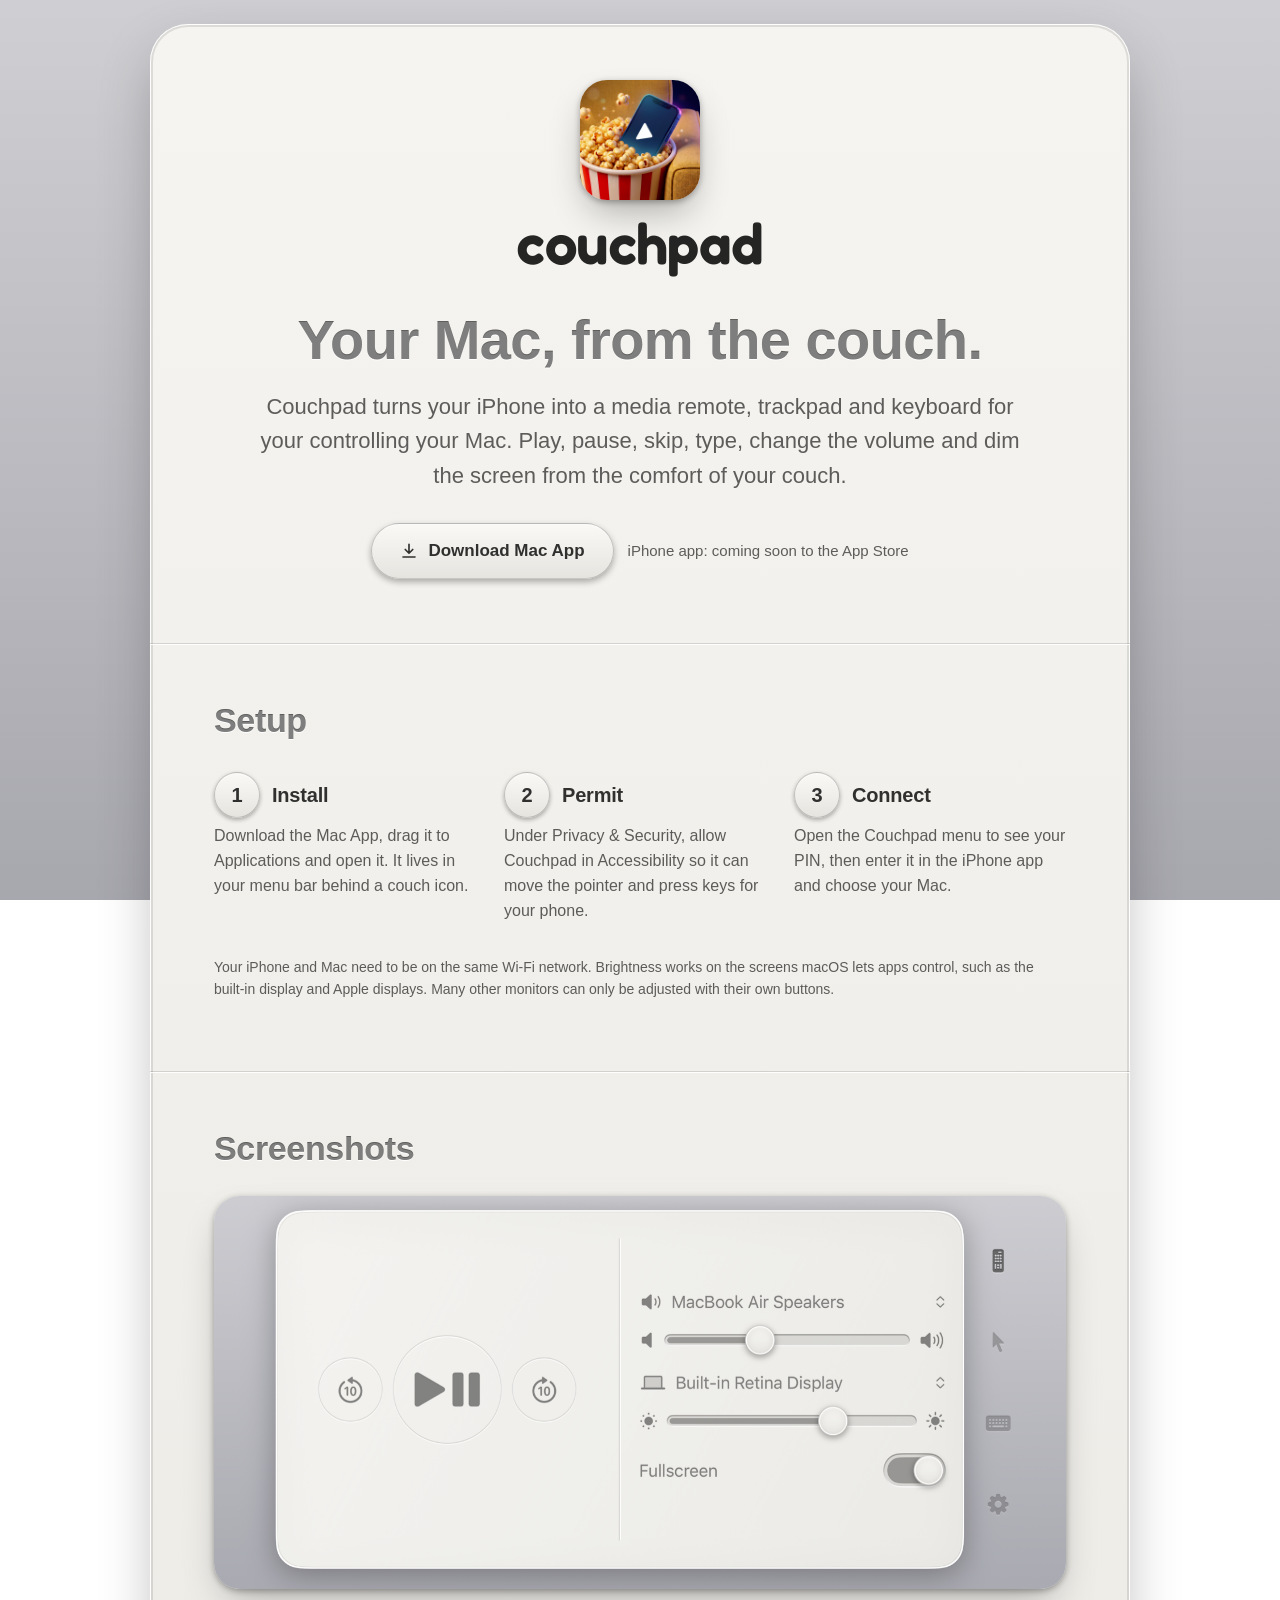
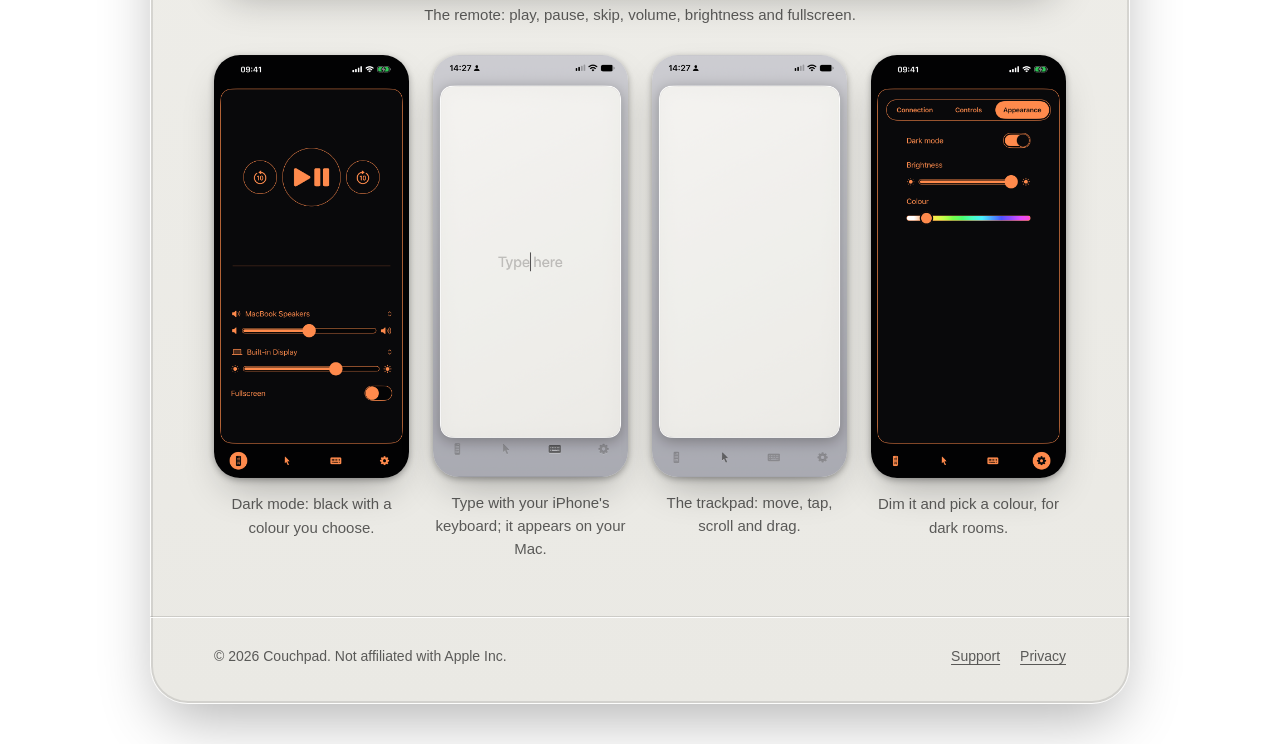
==== index.html @ 9d67a660 "Add support anchors for in-app help links, with pending site edits Co-Authored-By: Claude Sonnet 5.5" ====
<!doctype html>
<html lang="en">
<head>
<meta charset="utf-8">
<meta name="viewport" content="width=device-width, initial-scale=1">
<title>Couchpad: a trackpad and remote for your Mac, on your iPhone</title>
<meta name="description" content="Couchpad turns your iPhone into a glass trackpad and media remote for your Mac. Control video, volume and brightness from the couch.">
<link rel="canonical" href="https://couchpad.app/">
<link rel="icon" type="image/png" sizes="32x32" href="/assets/favicon-32.png">
<link rel="apple-touch-icon" href="/assets/apple-touch-icon.png">
<meta property="og:type" content="website">
<meta property="og:site_name" content="Couchpad">
<meta property="og:title" content="Couchpad: a trackpad and remote for your Mac, on your iPhone">
<meta property="og:description" content="Couchpad turns your iPhone into a glass trackpad and media remote for your Mac. Control video, volume and brightness from the couch.">
<meta property="og:url" content="https://couchpad.app/">
<meta property="og:image" content="https://couchpad.app/assets/icon-512.png">
<meta name="twitter:card" content="summary">
<link rel="stylesheet" href="/assets/style.css">
</head>
<body>
<div class="pad">
<main>
<div class="inner hero">
  <div class="hero-brand">
    <img src="/assets/icon-512.png" alt="" width="120" height="120">
    <span class="wordmark">couchpad</span>
  </div>
  <h1 class="etched">Your Mac, from the couch.</h1>
  <p class="lead">Couchpad turns your iPhone into a media remote, trackpad and keyboard for your controlling your Mac. Play, pause, skip, type, change the volume and dim the screen from the comfort of your couch.</p>
  <div class="actions">
    <a class="button" href="https://github.com/addywaddy/couchpad-site/releases/latest/download/Couchpad.dmg">
      <svg width="18" height="18" viewBox="0 0 24 24" fill="none" stroke="currentColor" stroke-width="2.2" stroke-linecap="round" stroke-linejoin="round" aria-hidden="true"><path d="M12 3v12m0 0l-5-5m5 5l5-5M4 20h16"/></svg>
      Download Mac App
    </a>
    <span class="note">iPhone app: coming soon to the App Store</span>
  </div>
</div>
<hr class="rule">
<section class="inner" id="how">
  <div class="section-head">
    <h2 class="etched">Setup</h2>
  </div>
  <ol class="steps">
    <li><h3>Install</h3><p>Download the Mac App, drag it to Applications and open it. It lives in your menu bar behind a couch icon.</p></li>
    <li><h3>Permit</h3><p>Under Privacy &amp; Security, allow Couchpad in Accessibility so it can move the pointer and press keys for your phone.</p></li>
    <li><h3>Connect</h3><p>Open the Couchpad menu to see your PIN, then enter it in the iPhone app and choose your Mac.</p></li>
  </ol>
  <p class="fine">Your iPhone and Mac need to be on the same Wi-Fi network. Brightness works on the screens macOS lets apps control, such as the built-in display and Apple displays. Many other monitors can only be adjusted with their own buttons.</p>
</section>
</main>
<hr class="rule">

<section class="inner" id="screens">
  <div class="section-head">
    <h2 class="etched">Screenshots</h2>
  </div>
  <div class="shots">
    <figure class="wide">
      <img src="/assets/screens/remote-landscape.png" width="1500" height="693" loading="lazy"
           alt="The Couchpad remote held sideways: play, pause and skip buttons on the left, volume, brightness and a fullscreen switch on the right, and the screen icons down the right edge.">
      <figcaption>The remote: play, pause, skip, volume, brightness and fullscreen.</figcaption>
    </figure>
    <figure>
      <img src="/assets/screens/remote-dark.png" width="700" height="1515" loading="lazy"
           alt="The Couchpad remote in dark mode: orange controls and sliders on black.">
      <figcaption>Dark mode: black with a colour you choose.</figcaption>
    </figure>
    <figure>
      <img src="/assets/screens/typing.png" width="700" height="1515" loading="lazy"
           alt="The Couchpad typing screen: an empty glass pad with a Type here prompt and the keyboard icon highlighted in the bar below.">
      <figcaption>Type with your iPhone's keyboard; it appears on your Mac.</figcaption>
    </figure>
    <figure>
      <img src="/assets/screens/trackpad.png" width="700" height="1515" loading="lazy"
           alt="The Couchpad trackpad: a plain glass pad filling the screen, with the screen icons in the bar below.">
      <figcaption>The trackpad: move, tap, scroll and drag.</figcaption>
    </figure>
    <figure>
      <img src="/assets/screens/appearance-dark.png" width="700" height="1515" loading="lazy"
           alt="Couchpad's Appearance settings in dark mode: a dark mode switch, a brightness slider and a rainbow colour slider.">
      <figcaption>Dim it and pick a colour, for dark rooms.</figcaption>
    </figure>
  </div>
</section>
<hr class="rule">

<footer class="inner site-footer">
  <span>&copy; 2026 Couchpad. Not affiliated with Apple Inc.</span>
  <nav aria-label="Footer"><a href="/support/">Support</a><a href="/privacy/">Privacy</a></nav>
</footer>
</div>
</body>
</html>
---- assets/style.css ----
/* Couchpad site: the app's etched-glass look on an aluminium frame, in a light and a dark variant. */

:root {
  color-scheme: light dark;
  --frame-top: #cfcfd3;
  --frame-bottom: #a7a7ae;
  --glass-top: #f5f4f0;
  --glass-bottom: #eae9e4;
  --glass-edge: rgba(255, 255, 255, 0.95);
  --glass-inner: rgba(0, 0, 0, 0.1);
  --shadow: rgba(0, 0, 0, 0.3);
  --ink: rgba(0, 0, 0, 0.8);
  --ink-soft: rgba(0, 0, 0, 0.62);
  --etch: rgba(0, 0, 0, 0.5);
  --etch-light: rgba(255, 255, 255, 0.95);
  --etch-dark: rgba(0, 0, 0, 0.22);
  --rule-dark: rgba(0, 0, 0, 0.13);
  --rule-light: rgba(255, 255, 255, 0.95);
  --pill: rgba(0, 0, 0, 0.055);
  --pill-edge: rgba(0, 0, 0, 0.14);
  --raised-top: #faf9f6;
  --raised-bottom: #e5e4df;
  --raised-edge: rgba(0, 0, 0, 0.2);
  --link: #6e5206;
  --accent: #dba72b;
  --wordmark: rgba(0, 0, 0, 0.85);
}

@media (prefers-color-scheme: dark) {
  :root {
    --frame-top: #3a3a3e;
    --frame-bottom: #1d1d20;
    --glass-top: #313134;
    --glass-bottom: #262629;
    --glass-edge: rgba(255, 255, 255, 0.14);
    --glass-inner: rgba(0, 0, 0, 0.5);
    --shadow: rgba(0, 0, 0, 0.6);
    --ink: rgba(255, 255, 255, 0.9);
    --ink-soft: rgba(255, 255, 255, 0.68);
    --etch: rgba(255, 255, 255, 0.5);
    --etch-light: rgba(0, 0, 0, 0.6);
    --etch-dark: rgba(255, 255, 255, 0.12);
    --rule-dark: rgba(0, 0, 0, 0.55);
    --rule-light: rgba(255, 255, 255, 0.1);
    --pill: rgba(0, 0, 0, 0.22);
    --pill-edge: rgba(255, 255, 255, 0.1);
    --raised-top: #5d5d61;
    --raised-bottom: #424246;
    --raised-edge: rgba(0, 0, 0, 0.55);
    --link: #f0c658;
    --wordmark: #f0c658;
  }
}

/* The wordmark's typeface: Fredoka, under the SIL Open Font Licence (assets/fonts/OFL.txt), served from this site. */
@font-face {
  font-family: "Fredoka";
  src: url("/assets/fonts/Fredoka.woff2") format("woff2");
  font-weight: 300 700;
  font-display: swap;
}

* { box-sizing: border-box; }

html { -webkit-text-size-adjust: 100%; }

body {
  margin: 0;
  min-height: 100vh;
  padding: 24px 16px 40px;
  background: linear-gradient(var(--frame-top), var(--frame-bottom)) fixed;
  color: var(--ink);
  font: 17px/1.55 -apple-system, BlinkMacSystemFont, "SF Pro Text", "Helvetica Neue", Helvetica, Arial, sans-serif;
  -webkit-font-smoothing: antialiased;
}

a { color: var(--link); text-underline-offset: 3px; }
a:hover { text-decoration-thickness: 2px; }
:focus-visible { outline: 3px solid var(--accent); outline-offset: 3px; border-radius: 6px; }

/* The glass pad that holds the page. */
.pad {
  max-width: 980px;
  margin: 0 auto;
  border-radius: 38px;
  background: linear-gradient(var(--glass-top), var(--glass-bottom));
  box-shadow:
    inset 0 0 0 1px var(--glass-edge),
    inset 0 0 0 3px var(--glass-inner),
    0 24px 60px -10px var(--shadow);
  overflow: hidden;
}

.inner { padding-left: clamp(20px, 6vw, 64px); padding-right: clamp(20px, 6vw, 64px); }

/* Engraved lines, built like the app's divider: a faint dark line with a light one right under it. */
.rule { height: 2px; border: 0; margin: 0; background: linear-gradient(var(--rule-dark) 1px, var(--rule-light) 1px); }

/* Etched headings and labels. */
.etched {
  color: var(--etch);
  text-shadow: 0 1px 0 var(--etch-light), 0 -0.5px 0.4px var(--etch-dark);
}

h1, h2, h3 { line-height: 1.15; margin: 0; letter-spacing: -0.01em; }
h1 { font-size: clamp(34px, 6vw, 56px); font-weight: 700; }
h2 { font-size: clamp(26px, 4vw, 34px); font-weight: 700; }
h3 { font-size: 20px; font-weight: 650; }
p { margin: 0 0 1em; }
.lead { font-size: clamp(18px, 2.4vw, 22px); color: var(--ink-soft); max-width: 36em; margin-left: auto; margin-right: auto; }

/* Hero */
.hero { text-align: center; padding-top: 56px; padding-bottom: 64px; }
.hero h1 { max-width: 14em; margin: 0 auto 18px; }

/* The app icon and the wordmark, at the top of the home page. */
.hero-brand { display: flex; flex-direction: column; align-items: center; gap: 14px; margin-bottom: 36px; }
.hero-brand img { width: 120px; height: 120px; border-radius: 22.5%; box-shadow: 0 18px 36px -8px var(--shadow), 0 2px 6px var(--shadow); }
.wordmark {
  color: var(--wordmark);
  font-family: "Fredoka", ui-rounded, "SF Pro Rounded", -apple-system, BlinkMacSystemFont, sans-serif;
  font-weight: 600; font-size: clamp(40px, 9vw, 58px); line-height: 1; letter-spacing: -0.01em;
}
.actions { display: flex; flex-wrap: wrap; gap: 14px; justify-content: center; align-items: center; margin-top: 30px; }

/* A button standing proud of the glass, like the Connect button in the app. */
.button {
  display: inline-flex;
  align-items: center;
  gap: 10px;
  padding: 14px 28px;
  border-radius: 999px;
  border: 1px solid var(--raised-edge);
  background: linear-gradient(var(--raised-top), var(--raised-bottom));
  box-shadow: inset 0 1px 0 rgba(255, 255, 255, 0.55), 0 3px 6px var(--shadow);
  color: var(--ink);
  font-weight: 650;
  font-size: 17px;
  text-decoration: none;
}
.button:hover { filter: brightness(1.03); }
.button:active { box-shadow: inset 0 2px 5px var(--shadow); background: var(--pill); }
.note { color: var(--ink-soft); font-size: 15px; }
.fine { color: var(--ink-soft); font-size: 14px; margin-top: 14px; }

/* Sections */
section { padding-top: 56px; padding-bottom: 56px; }
.section-head { margin-bottom: 28px; }
.section-head p { color: var(--ink-soft); margin-top: 8px; max-width: 38em; }

.cards { display: grid; gap: 18px; grid-template-columns: repeat(auto-fit, minmax(250px, 1fr)); }
.card {
  padding: 24px;
  border-radius: 24px;
  background: var(--pill);
  border: 1px solid var(--pill-edge);
  box-shadow: inset 0 1px 3px rgba(0, 0, 0, 0.1), 0 1px 0 var(--rule-light);
}
.card h3 { margin-bottom: 10px; }
.card p, .card li { color: var(--ink-soft); font-size: 16px; }
.card ul { margin: 0; padding-left: 1.1em; }
.card li { margin-bottom: 4px; }

.steps { counter-reset: step; display: grid; gap: 18px; grid-template-columns: repeat(auto-fit, minmax(230px, 1fr)); padding: 0; margin: 0; list-style: none; }
.steps li { counter-increment: step; padding: 4px 0; }
.steps h3 { display: flex; align-items: center; gap: 12px }
.steps h3::before {
  content: counter(step);
  display: grid; place-items: center;
  width: 44px; height: 44px;
  border-radius: 50%;
  border: 1px solid var(--raised-edge);
  background: linear-gradient(var(--raised-top), var(--raised-bottom));
  box-shadow: inset 0 1px 0 rgba(255, 255, 255, 0.55), 0 2px 4px var(--shadow);
  font-weight: 700;
}
.steps h3 { margin-bottom: 6px; }
.steps p { color: var(--ink-soft); font-size: 16px; }

/* Text pages (support, privacy) */
.page { padding-top: 48px; padding-bottom: 72px; max-width: 760px; margin: 0 auto; }
.page h1 { font-size: clamp(30px, 5vw, 44px); margin-bottom: 14px; }
.page h2 { font-size: 24px; margin: 40px 0 12px; }
.page ul, .page ol { padding-left: 1.3em; }
.page li { margin-bottom: 6px; }
.meta { color: var(--ink-soft); font-size: 15px; }

details { border-radius: 18px; background: var(--pill); border: 1px solid var(--pill-edge); padding: 4px 20px; margin-bottom: 12px; }
summary { cursor: pointer; font-weight: 600; padding: 14px 0; list-style: none; display: flex; justify-content: space-between; gap: 16px; }
summary::-webkit-details-marker { display: none; }
summary::after { content: "+"; color: var(--ink-soft); font-weight: 500; }
details[open] summary::after { content: "–"; }
details > :not(summary) { color: var(--ink-soft); }
details p:last-child, details ul:last-child, details ol:last-child { margin-bottom: 16px; }
kbd { font: 14px ui-monospace, SFMono-Regular, Menlo, monospace; padding: 1px 6px; border-radius: 6px; background: var(--pill); border: 1px solid var(--pill-edge); }

/* Footer */
.site-footer { padding-top: 28px; padding-bottom: 36px; display: flex; flex-wrap: wrap; justify-content: space-between; gap: 12px 24px; color: var(--ink-soft); font-size: 14px; }
.site-footer nav { display: flex; gap: 20px; }
.site-footer a { color: var(--ink-soft); }

@media (max-width: 560px) {
  body { padding: 12px 10px 28px; }
  .pad { border-radius: 28px; }
  section { padding-top: 40px; padding-bottom: 40px; }
}

/* Screenshots */
.shots { display: grid; gap: 28px 24px; grid-template-columns: repeat(auto-fit, minmax(220px, 1fr)); align-items: start; }
.shots figure { margin: 0; }
.shots .wide { grid-column: 1 / -1; }
.shots img { display: block; width: 100%; height: auto; border-radius: 26px; box-shadow: 0 18px 40px -12px var(--shadow), 0 2px 6px var(--shadow); }
.shots .mac img { border-radius: 22px; }
.shots figure:not(.wide) img { max-width: 340px; margin: 0 auto; }
.shots .mac img { max-width: 100%; }
.shots figcaption { margin-top: 14px; text-align: center; color: var(--ink-soft); font-size: 15px; }
@media (min-width: 820px) {
  .shots { grid-template-columns: repeat(4, 1fr); }
  /* The Mac menu is the odd one out in shape, so it sits level with the middle of the phone screens. */
  .shots .mac { align-self: center; }
}
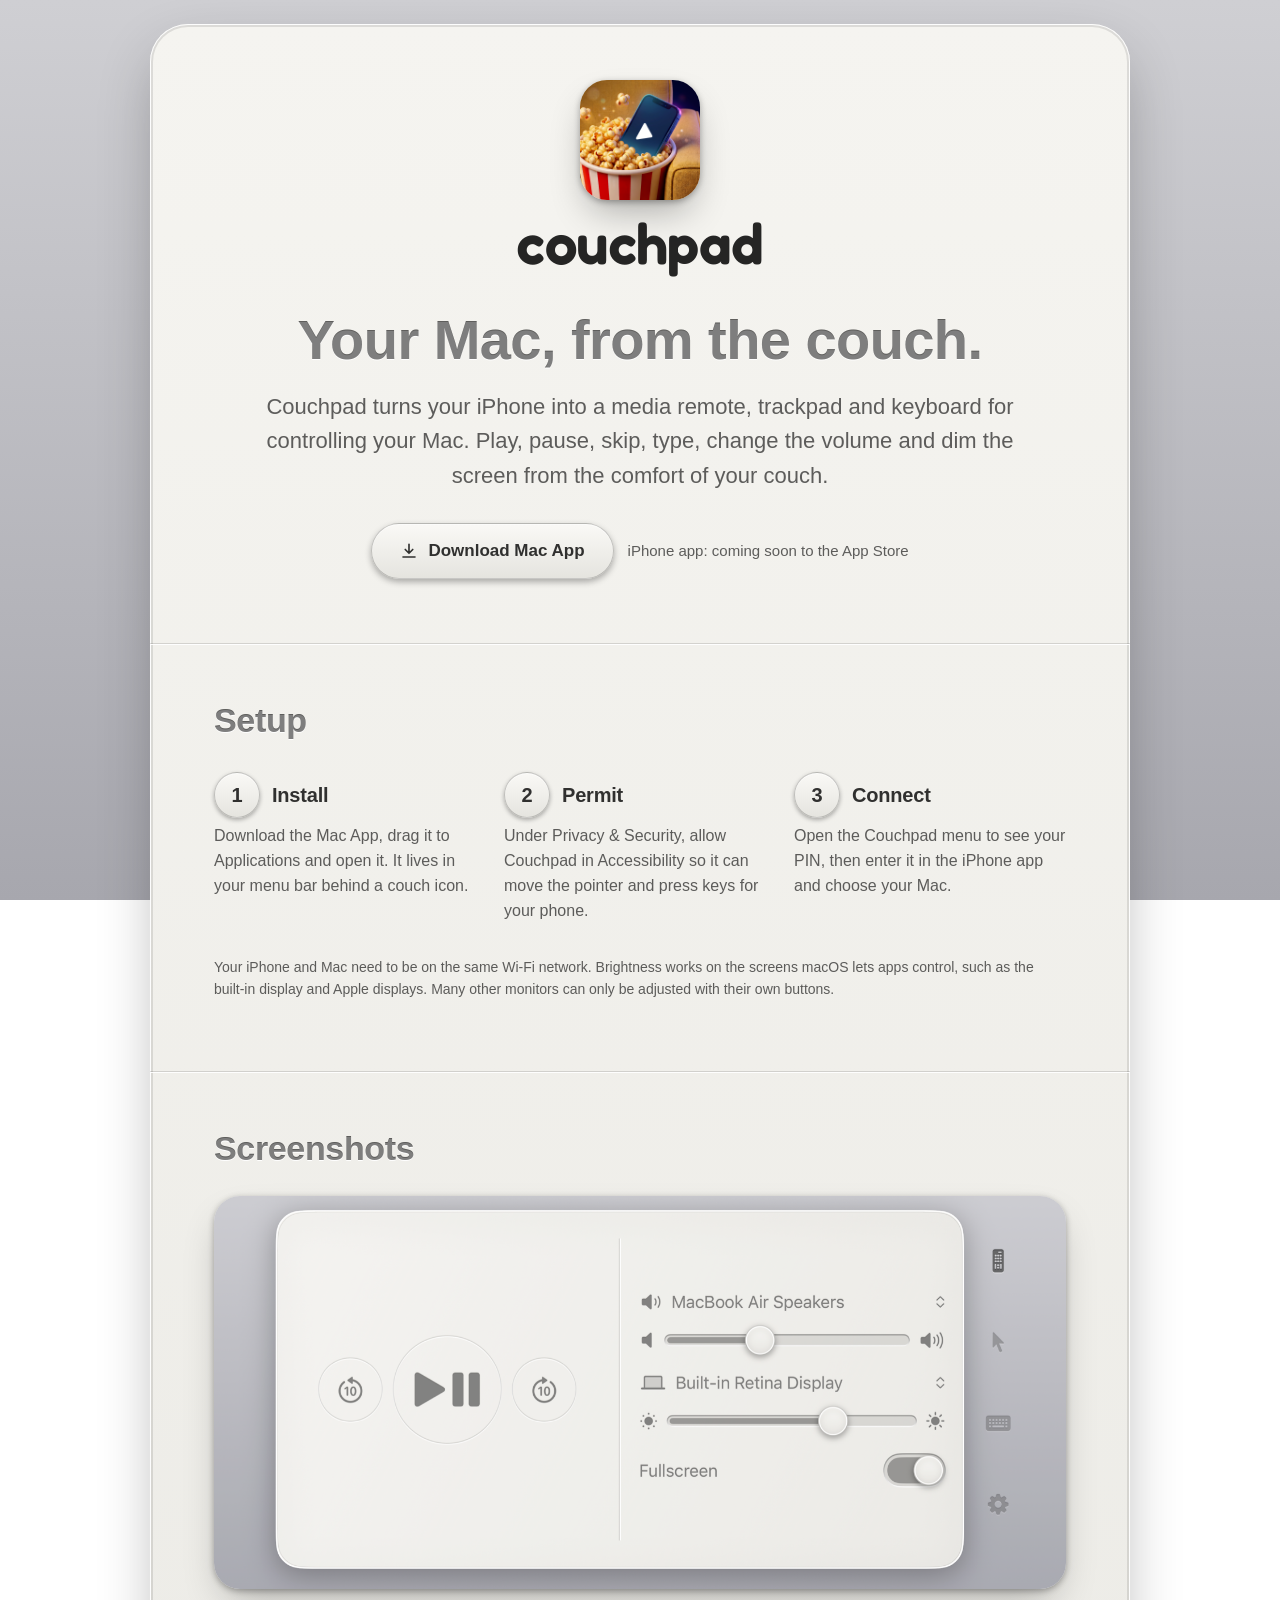
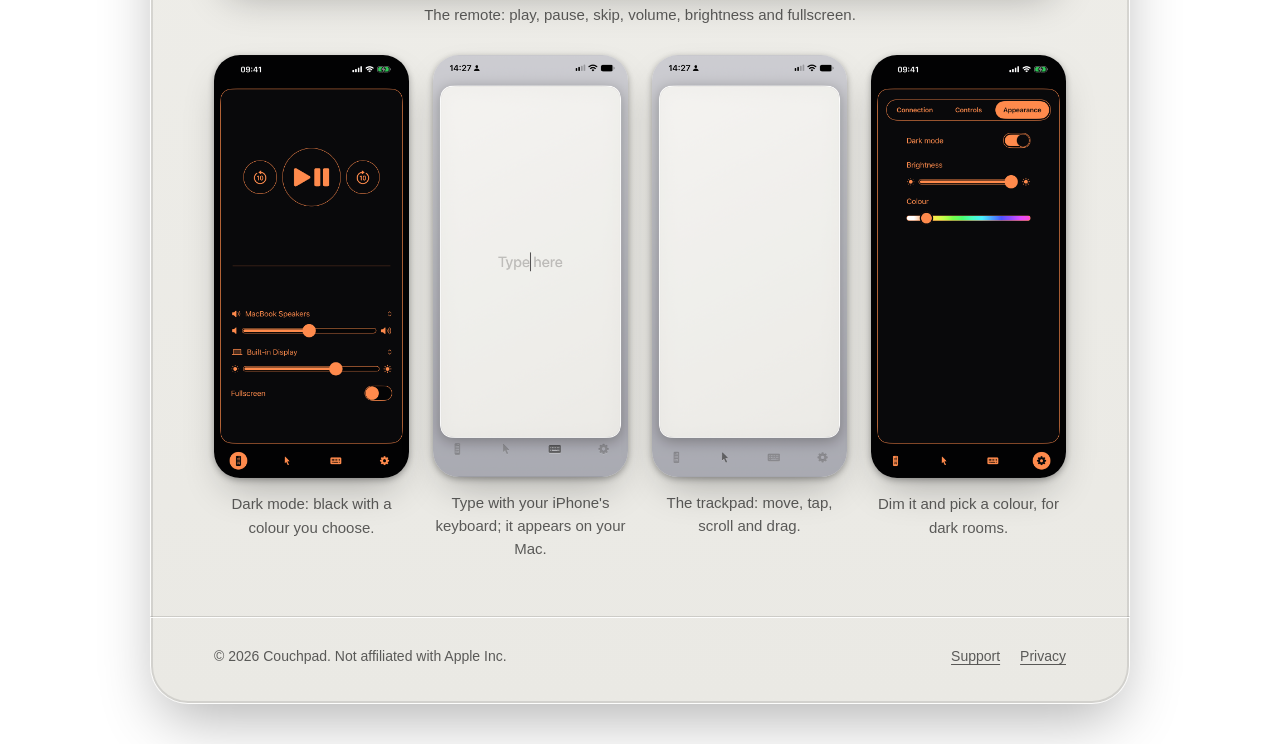
==== commit 507b821d: "Fix a typo in the hero text Co-Authored-By: Claude Sonnet 5.5 <noreply@anthropic.com>" ====
--- a/index.html
+++ b/index.html
@@ -26,7 +26,7 @@
     <span class="wordmark">couchpad</span>
   </div>
   <h1 class="etched">Your Mac, from the couch.</h1>
-  <p class="lead">Couchpad turns your iPhone into a media remote, trackpad and keyboard for your controlling your Mac. Play, pause, skip, type, change the volume and dim the screen from the comfort of your couch.</p>
+  <p class="lead">Couchpad turns your iPhone into a media remote, trackpad and keyboard for controlling your Mac. Play, pause, skip, type, change the volume and dim the screen from the comfort of your couch.</p>
   <div class="actions">
     <a class="button" href="https://github.com/addywaddy/couchpad-site/releases/latest/download/Couchpad.dmg">
       <svg width="18" height="18" viewBox="0 0 24 24" fill="none" stroke="currentColor" stroke-width="2.2" stroke-linecap="round" stroke-linejoin="round" aria-hidden="true"><path d="M12 3v12m0 0l-5-5m5 5l5-5M4 20h16"/></svg>
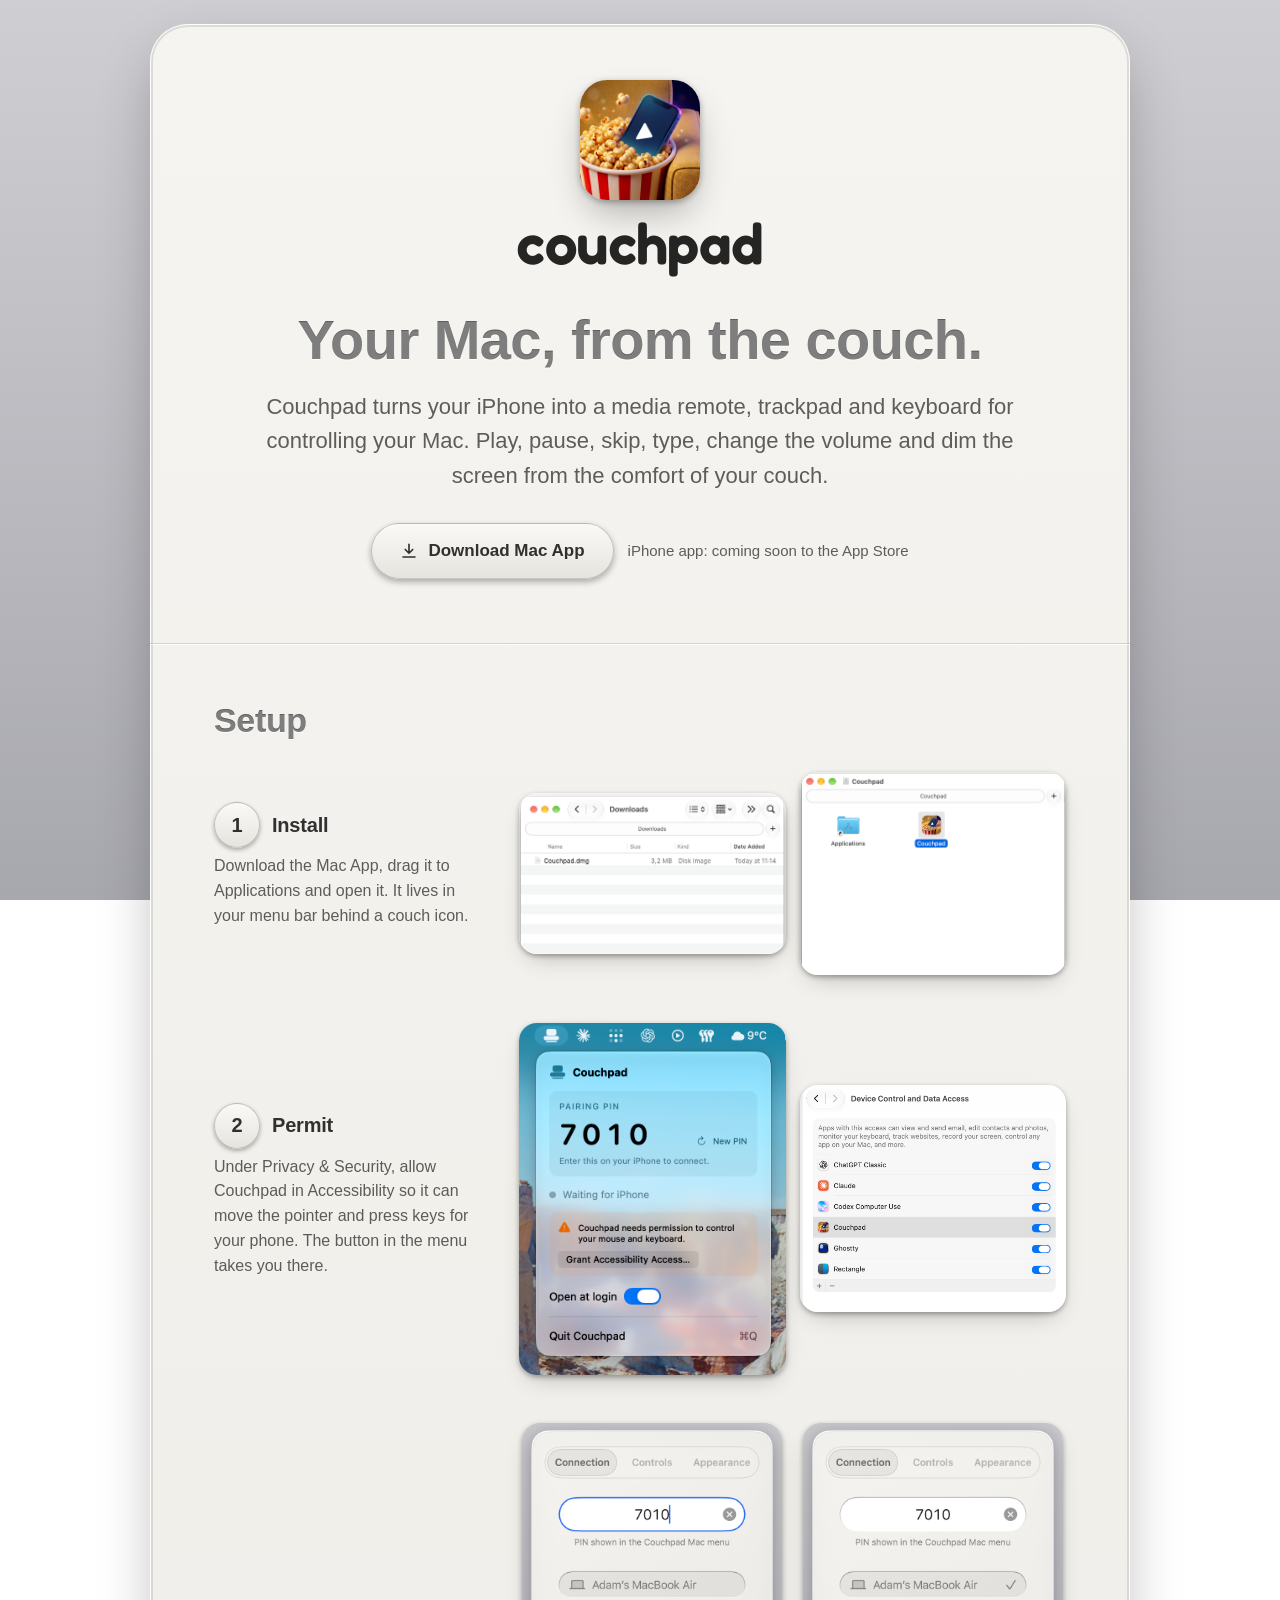
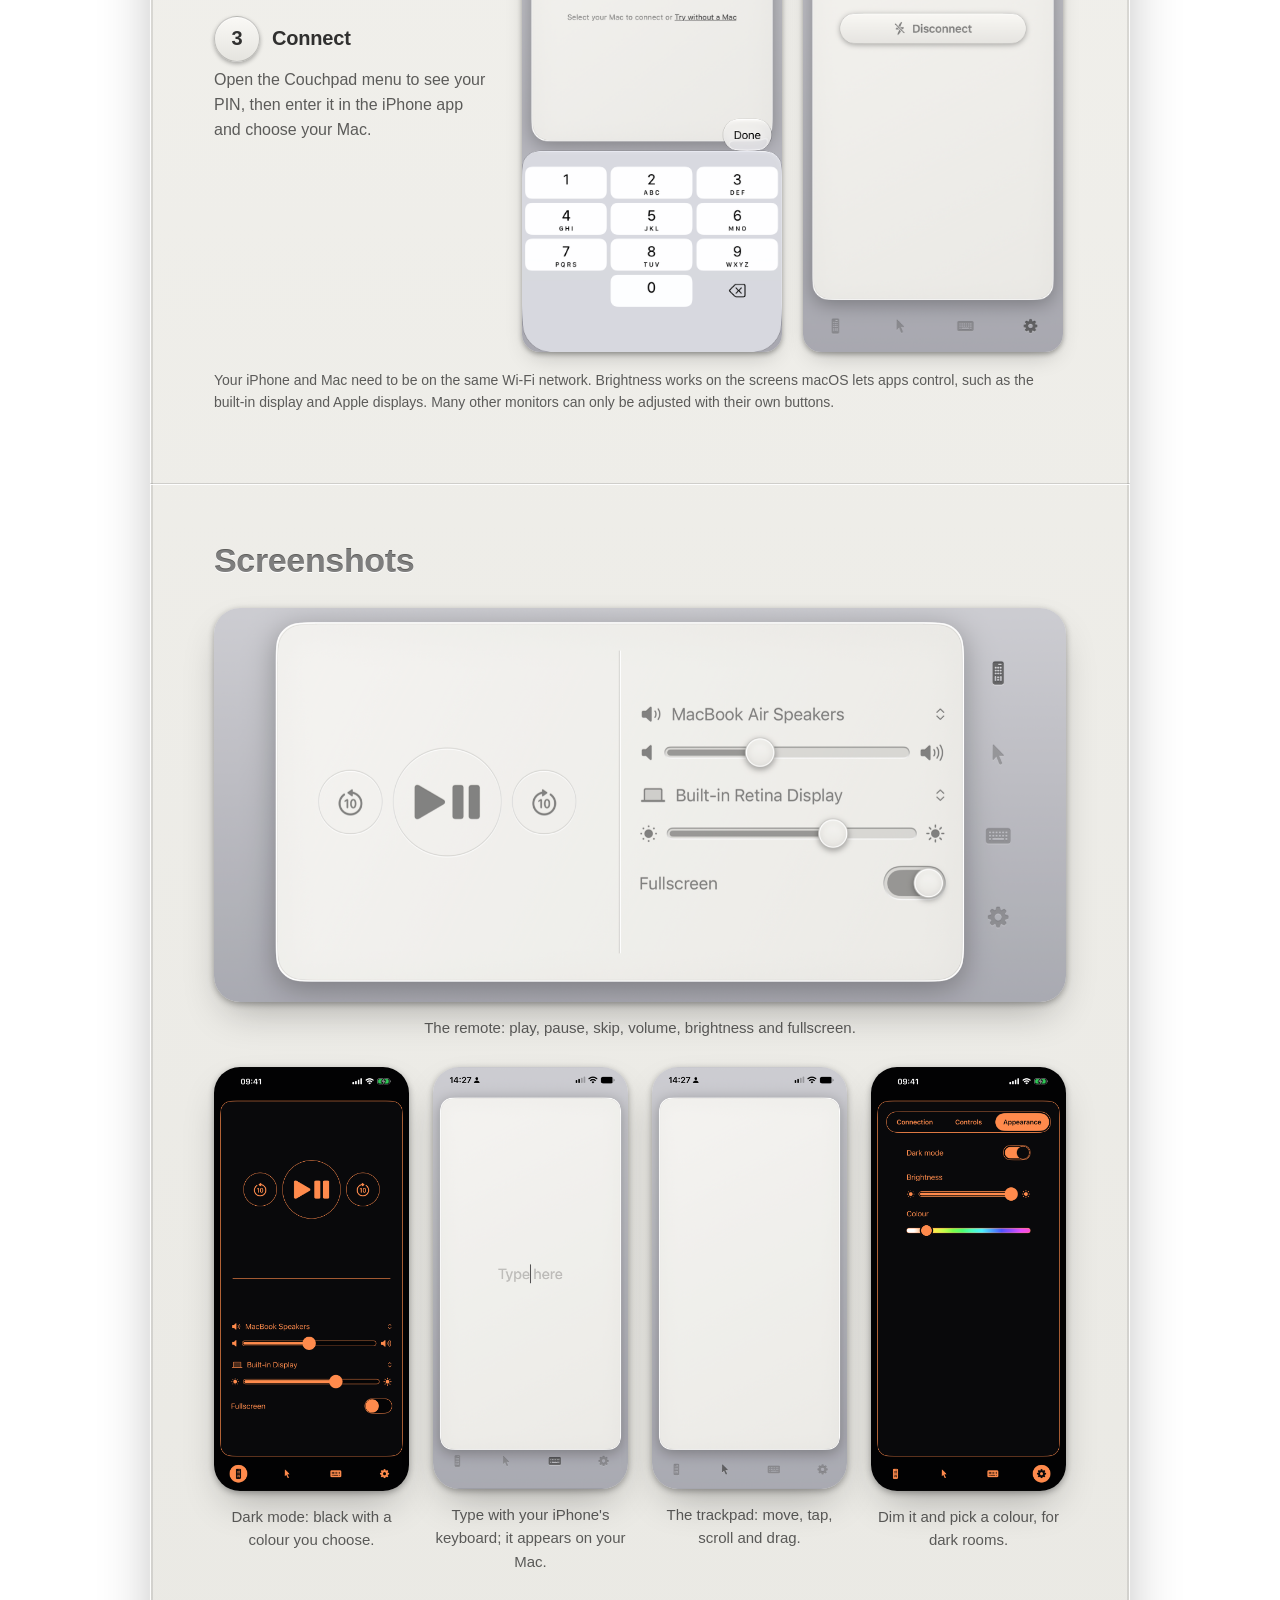
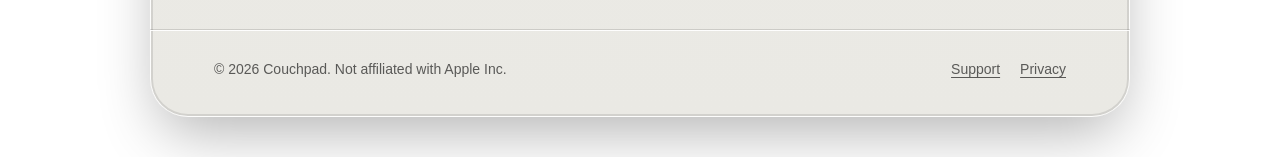
==== commit 51152ba6: "Show the setup steps as rows with screenshots Co-Authored-By: Claude Sonnet 5.5 <noreply@anthropic.c" ====
--- a/index.html
+++ b/index.html
@@ -41,9 +41,21 @@
     <h2 class="etched">Setup</h2>
   </div>
   <ol class="steps">
-    <li><h3>Install</h3><p>Download the Mac App, drag it to Applications and open it. It lives in your menu bar behind a couch icon.</p></li>
-    <li><h3>Permit</h3><p>Under Privacy &amp; Security, allow Couchpad in Accessibility so it can move the pointer and press keys for your phone.</p></li>
-    <li><h3>Connect</h3><p>Open the Couchpad menu to see your PIN, then enter it in the iPhone app and choose your Mac.</p></li>
+    <li><div class="step-text"><h3>Install</h3><p>Download the Mac App, drag it to Applications and open it. It lives in your menu bar behind a couch icon.</p></div>
+      <div class="step-shots">
+        <img src="/assets/screens/instructions/1-1-install.png" width="1092" height="658" loading="lazy" alt="The Downloads folder in Finder, holding Couchpad.dmg.">
+        <img src="/assets/screens/instructions/1-2-install.png" width="1088" height="828" loading="lazy" alt="The Couchpad disk image: drag the Couchpad icon onto the Applications folder.">
+      </div></li>
+    <li><div class="step-text"><h3>Permit</h3><p>Under Privacy &amp; Security, allow Couchpad in Accessibility so it can move the pointer and press keys for your phone. The button in the menu takes you there.</p></div>
+      <div class="step-shots">
+        <img src="/assets/screens/instructions/2-1-permit.png" width="636" height="840" loading="lazy" alt="The Couchpad menu on the Mac, showing the pairing PIN and a Grant Accessibility Access button.">
+        <img src="/assets/screens/instructions/2-2-permit.png" width="1026" height="872" loading="lazy" alt="System Settings, Accessibility: the switch next to Couchpad is on.">
+      </div></li>
+    <li><div class="step-text"><h3>Connect</h3><p>Open the Couchpad menu to see your PIN, then enter it in the iPhone app and choose your Mac.</p></div>
+      <div class="step-shots">
+        <img src="/assets/screens/instructions/3-1-connect.png" width="700" height="1425" loading="lazy" alt="The iPhone app's Connection settings with the PIN entered and the Mac listed below it.">
+        <img src="/assets/screens/instructions/3-2-connect.png" width="700" height="1425" loading="lazy" alt="The same screen once connected: the Mac is ticked and a Disconnect button appears.">
+      </div></li>
   </ol>
   <p class="fine">Your iPhone and Mac need to be on the same Wi-Fi network. Brightness works on the screens macOS lets apps control, such as the built-in display and Apple displays. Many other monitors can only be adjusted with their own buttons.</p>
 </section>
--- a/assets/style.css
+++ b/assets/style.css
@@ -161,7 +161,7 @@
 .card ul { margin: 0; padding-left: 1.1em; }
 .card li { margin-bottom: 4px; }
 
-.steps { counter-reset: step; display: grid; gap: 18px; grid-template-columns: repeat(auto-fit, minmax(230px, 1fr)); padding: 0; margin: 0; list-style: none; }
+.steps { counter-reset: step; display: grid; gap: 40px; padding: 0; margin: 0; list-style: none; }
 .steps li { counter-increment: step; padding: 4px 0; }
 .steps h3 { display: flex; align-items: center; gap: 12px }
 .steps h3::before {
@@ -176,6 +176,14 @@
 }
 .steps h3 { margin-bottom: 6px; }
 .steps p { color: var(--ink-soft); font-size: 16px; }
+.step-shots { display: grid; gap: 14px; grid-template-columns: 1fr; align-items: center; }
+.step-shots img { display: block; width: 100%; height: auto; border-radius: 18px; box-shadow: 0 10px 24px -10px var(--shadow), 0 2px 5px var(--shadow); }
+/* Phone screenshots are tall; keep them narrow. */
+.step-shots img[height="1425"] { max-width: 260px; justify-self: center; }
+@media (min-width: 760px) {
+  .steps li { display: grid; grid-template-columns: minmax(200px, 1fr) 2fr; gap: 32px; align-items: center; }
+  .step-shots { grid-template-columns: 1fr 1fr; }
+}
 
 /* Text pages (support, privacy) */
 .page { padding-top: 48px; padding-bottom: 72px; max-width: 760px; margin: 0 auto; }
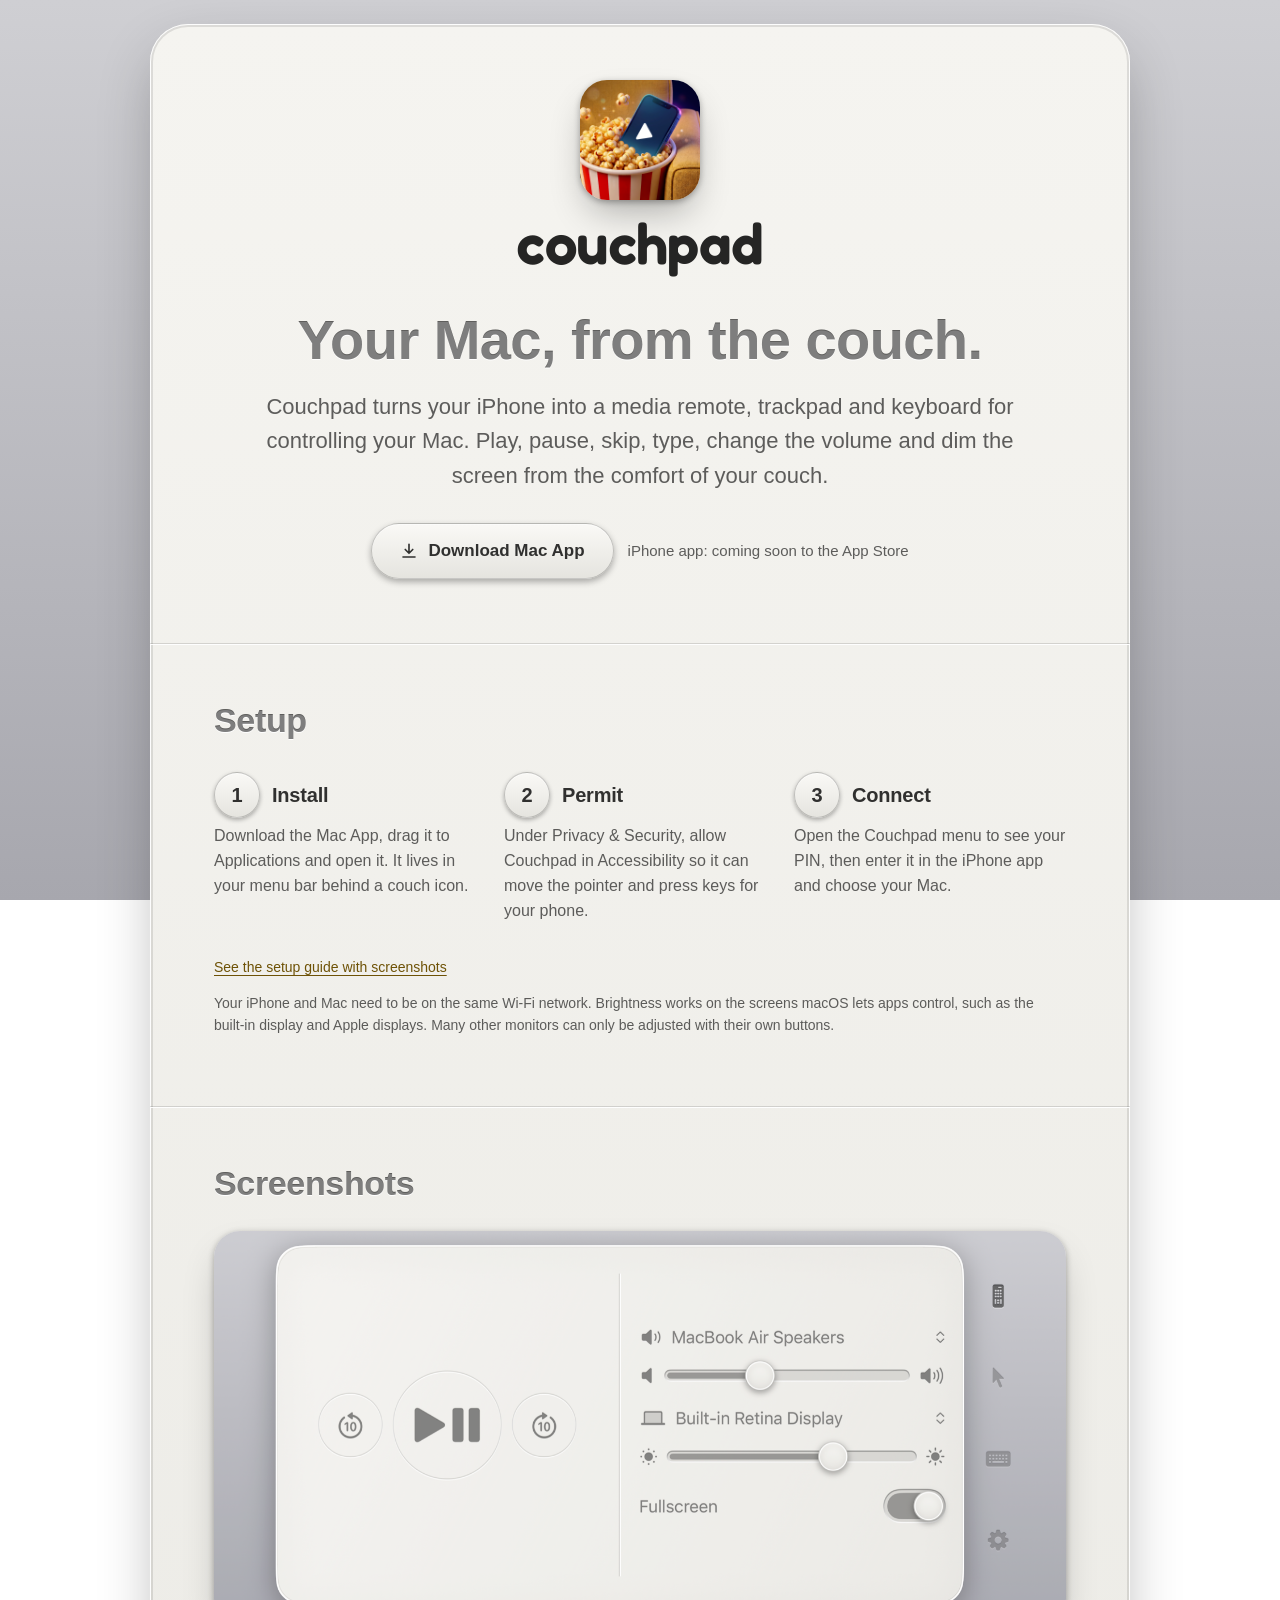
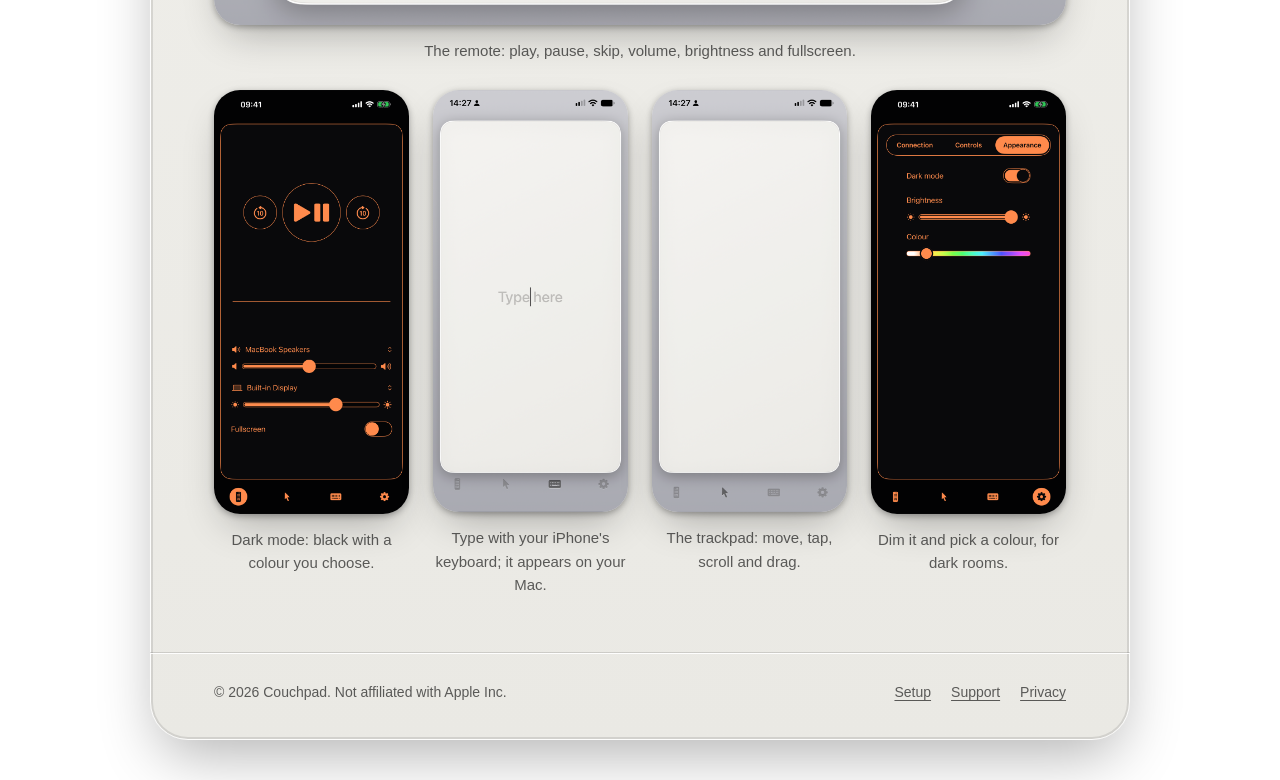
==== commit 5b2fbe79: "Move the setup steps and screenshots to their own /setup/ page Co-Authored-By: Claude Sonnet 5.5 <no" ====
--- a/index.html
+++ b/index.html
@@ -41,22 +41,11 @@
     <h2 class="etched">Setup</h2>
   </div>
   <ol class="steps">
-    <li><div class="step-text"><h3>Install</h3><p>Download the Mac App, drag it to Applications and open it. It lives in your menu bar behind a couch icon.</p></div>
-      <div class="step-shots">
-        <img src="/assets/screens/instructions/1-1-install.png" width="1092" height="658" loading="lazy" alt="The Downloads folder in Finder, holding Couchpad.dmg.">
-        <img src="/assets/screens/instructions/1-2-install.png" width="1088" height="828" loading="lazy" alt="The Couchpad disk image: drag the Couchpad icon onto the Applications folder.">
-      </div></li>
-    <li><div class="step-text"><h3>Permit</h3><p>Under Privacy &amp; Security, allow Couchpad in Accessibility so it can move the pointer and press keys for your phone. The button in the menu takes you there.</p></div>
-      <div class="step-shots">
-        <img src="/assets/screens/instructions/2-1-permit.png" width="636" height="840" loading="lazy" alt="The Couchpad menu on the Mac, showing the pairing PIN and a Grant Accessibility Access button.">
-        <img src="/assets/screens/instructions/2-2-permit.png" width="1026" height="872" loading="lazy" alt="System Settings, Accessibility: the switch next to Couchpad is on.">
-      </div></li>
-    <li><div class="step-text"><h3>Connect</h3><p>Open the Couchpad menu to see your PIN, then enter it in the iPhone app and choose your Mac.</p></div>
-      <div class="step-shots">
-        <img src="/assets/screens/instructions/3-1-connect.png" width="700" height="1425" loading="lazy" alt="The iPhone app's Connection settings with the PIN entered and the Mac listed below it.">
-        <img src="/assets/screens/instructions/3-2-connect.png" width="700" height="1425" loading="lazy" alt="The same screen once connected: the Mac is ticked and a Disconnect button appears.">
-      </div></li>
+    <li><h3>Install</h3><p>Download the Mac App, drag it to Applications and open it. It lives in your menu bar behind a couch icon.</p></li>
+    <li><h3>Permit</h3><p>Under Privacy &amp; Security, allow Couchpad in Accessibility so it can move the pointer and press keys for your phone.</p></li>
+    <li><h3>Connect</h3><p>Open the Couchpad menu to see your PIN, then enter it in the iPhone app and choose your Mac.</p></li>
   </ol>
+  <p class="fine"><a href="/setup/">See the setup guide with screenshots</a></p>
   <p class="fine">Your iPhone and Mac need to be on the same Wi-Fi network. Brightness works on the screens macOS lets apps control, such as the built-in display and Apple displays. Many other monitors can only be adjusted with their own buttons.</p>
 </section>
 </main>
@@ -98,7 +87,7 @@
 
 <footer class="inner site-footer">
   <span>&copy; 2026 Couchpad. Not affiliated with Apple Inc.</span>
-  <nav aria-label="Footer"><a href="/support/">Support</a><a href="/privacy/">Privacy</a></nav>
+  <nav aria-label="Footer"><a href="/setup/">Setup</a><a href="/support/">Support</a><a href="/privacy/">Privacy</a></nav>
 </footer>
 </div>
 </body>
--- a/assets/style.css
+++ b/assets/style.css
@@ -161,7 +161,7 @@
 .card ul { margin: 0; padding-left: 1.1em; }
 .card li { margin-bottom: 4px; }
 
-.steps { counter-reset: step; display: grid; gap: 40px; padding: 0; margin: 0; list-style: none; }
+.steps { counter-reset: step; display: grid; gap: 18px; grid-template-columns: repeat(auto-fit, minmax(230px, 1fr)); padding: 0; margin: 0; list-style: none; }
 .steps li { counter-increment: step; padding: 4px 0; }
 .steps h3 { display: flex; align-items: center; gap: 12px }
 .steps h3::before {
@@ -180,8 +180,16 @@
 .step-shots img { display: block; width: 100%; height: auto; border-radius: 18px; box-shadow: 0 10px 24px -10px var(--shadow), 0 2px 5px var(--shadow); }
 /* Phone screenshots are tall; keep them narrow. */
 .step-shots img[height="1425"] { max-width: 260px; justify-self: center; }
+/* The setup guide lays each step out as a row: its words, then its screenshots. */
+.page.guide { max-width: 980px; }
+.guide .steps { grid-template-columns: 1fr; gap: 44px; padding: 0; }
+.guide .steps li { margin-bottom: 0; }
+.guide .steps + .fine { margin-top: 44px; }
+/* The same etched line as the page's <hr>s, between steps (an <hr> isn't allowed inside a list). */
+.guide .steps li + li { position: relative; padding-top: 44px; }
+.guide .steps li + li::before { content: ""; position: absolute; top: 0; left: 0; right: 0; height: 2px; background: linear-gradient(var(--rule-dark) 1px, var(--rule-light) 1px); }
 @media (min-width: 760px) {
-  .steps li { display: grid; grid-template-columns: minmax(200px, 1fr) 2fr; gap: 32px; align-items: center; }
+  .guide .steps li { display: grid; grid-template-columns: minmax(200px, 1fr) 2fr; gap: 32px; align-items: center; }
   .step-shots { grid-template-columns: 1fr 1fr; }
 }
 
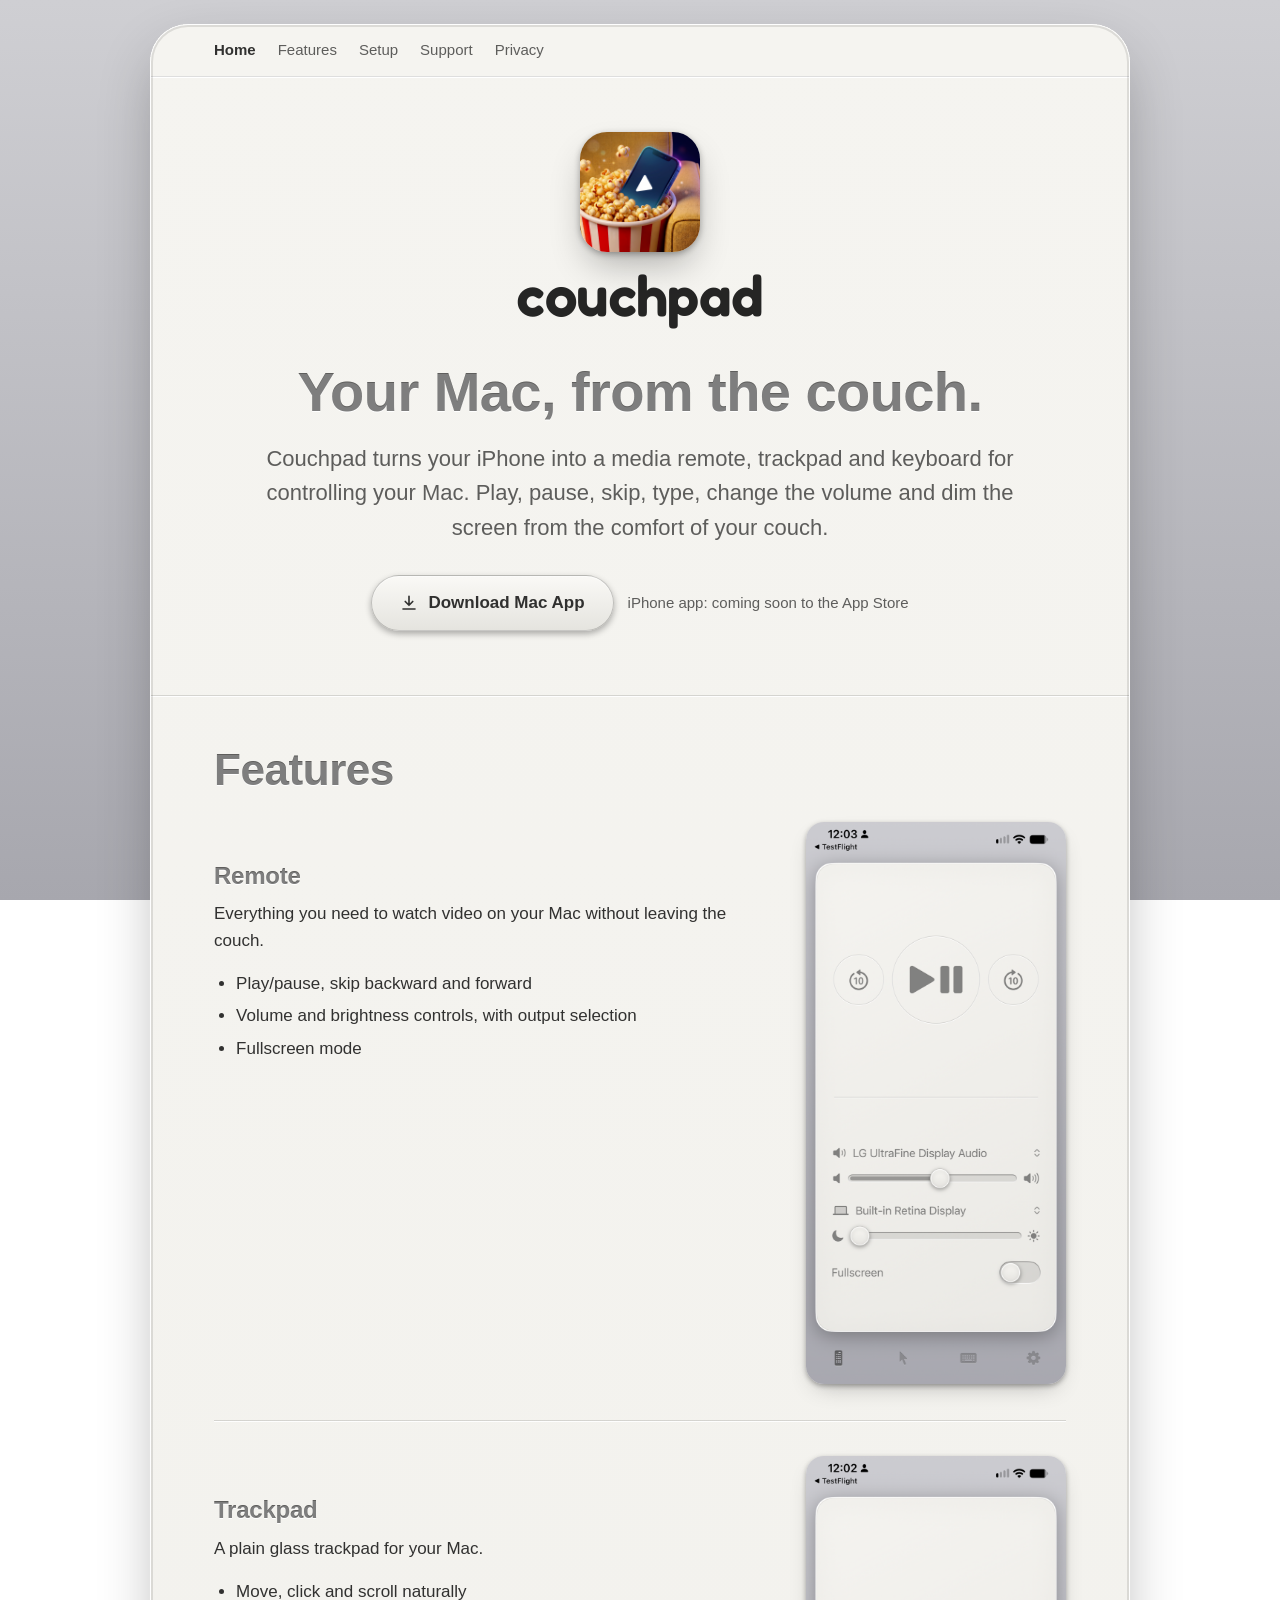
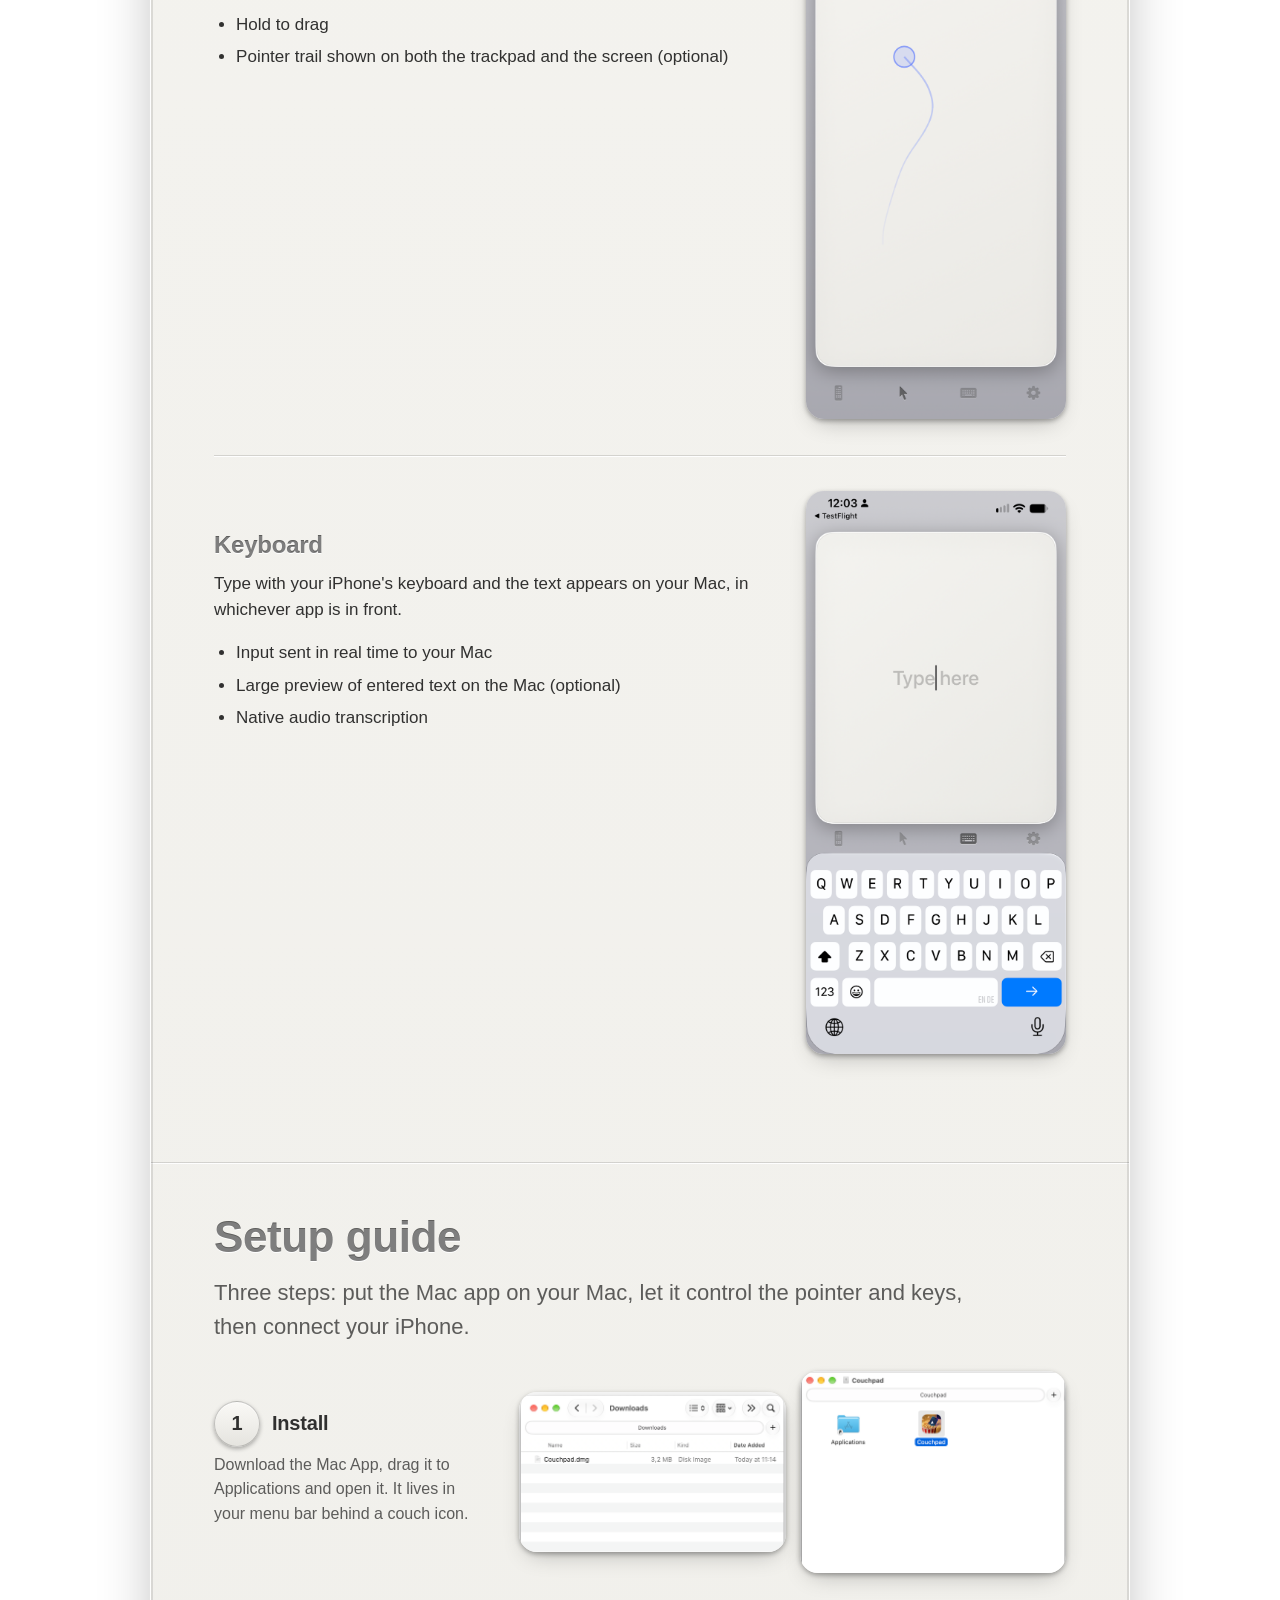
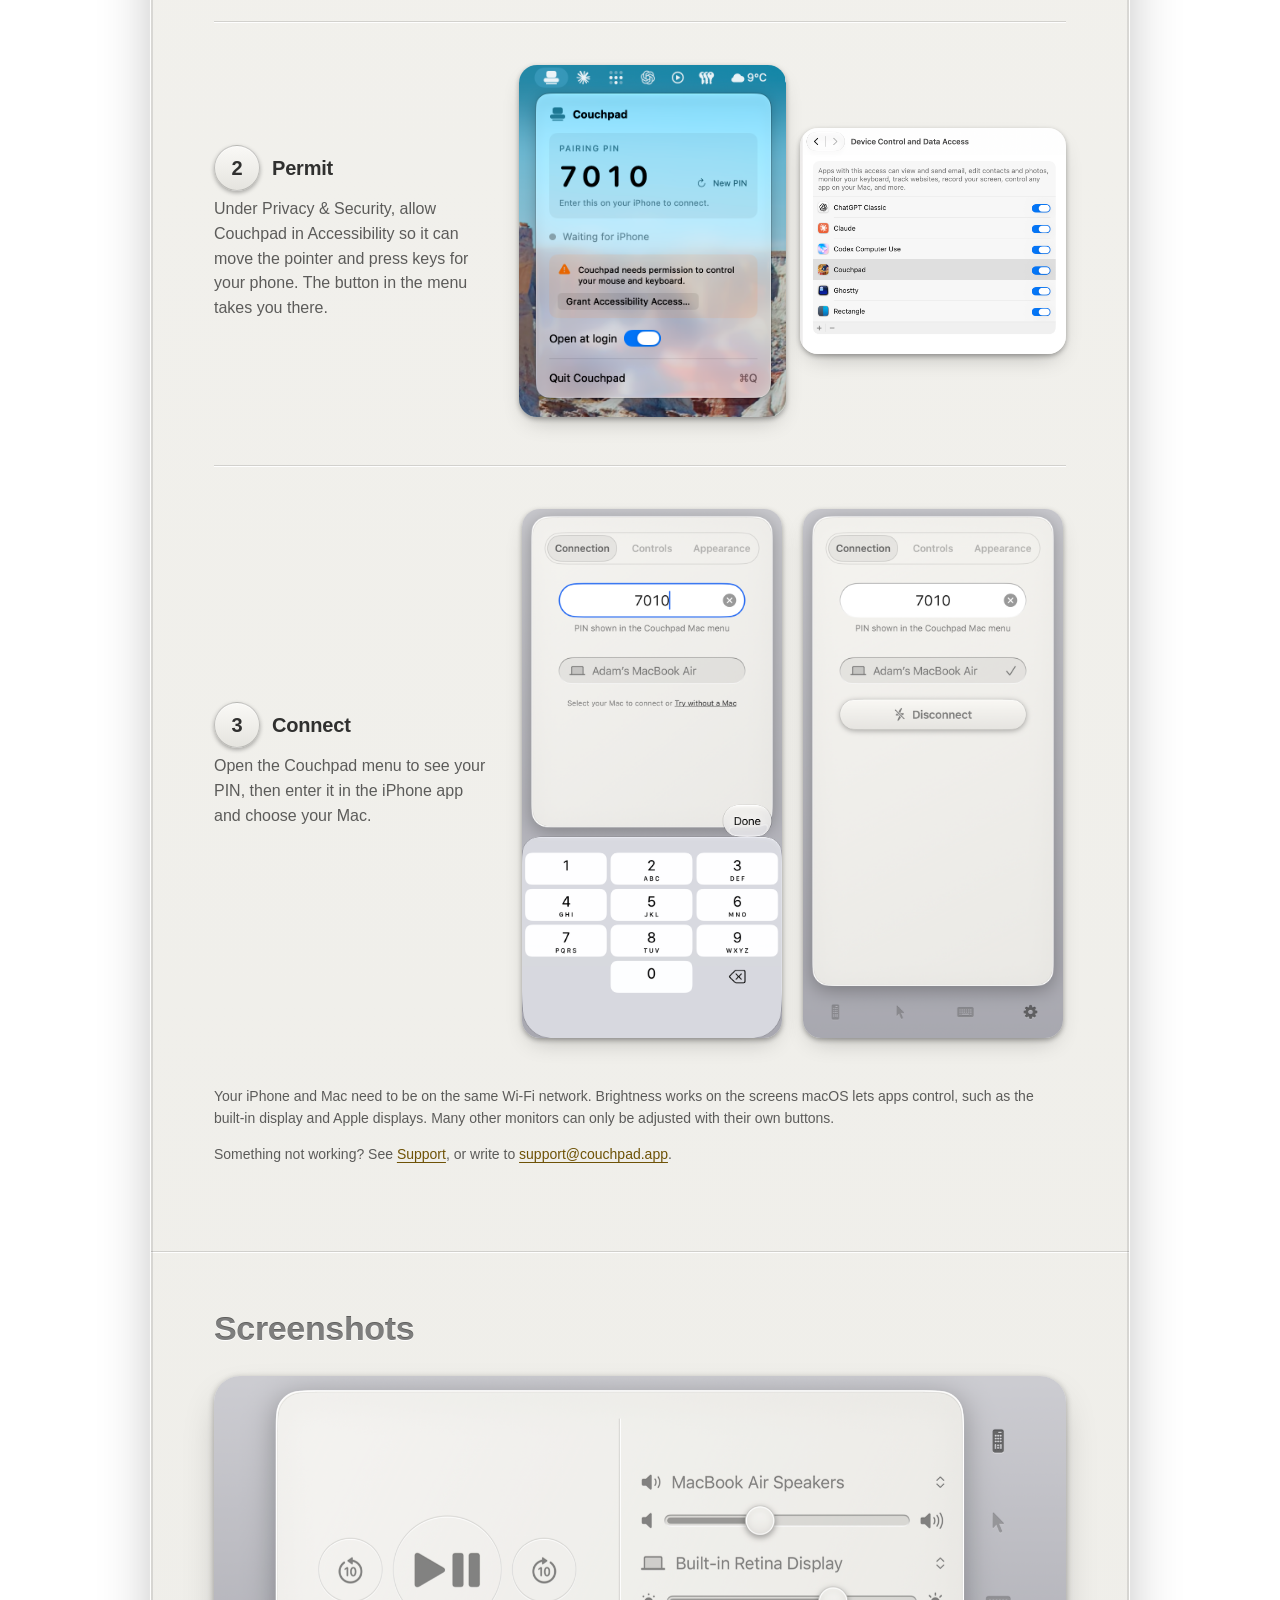
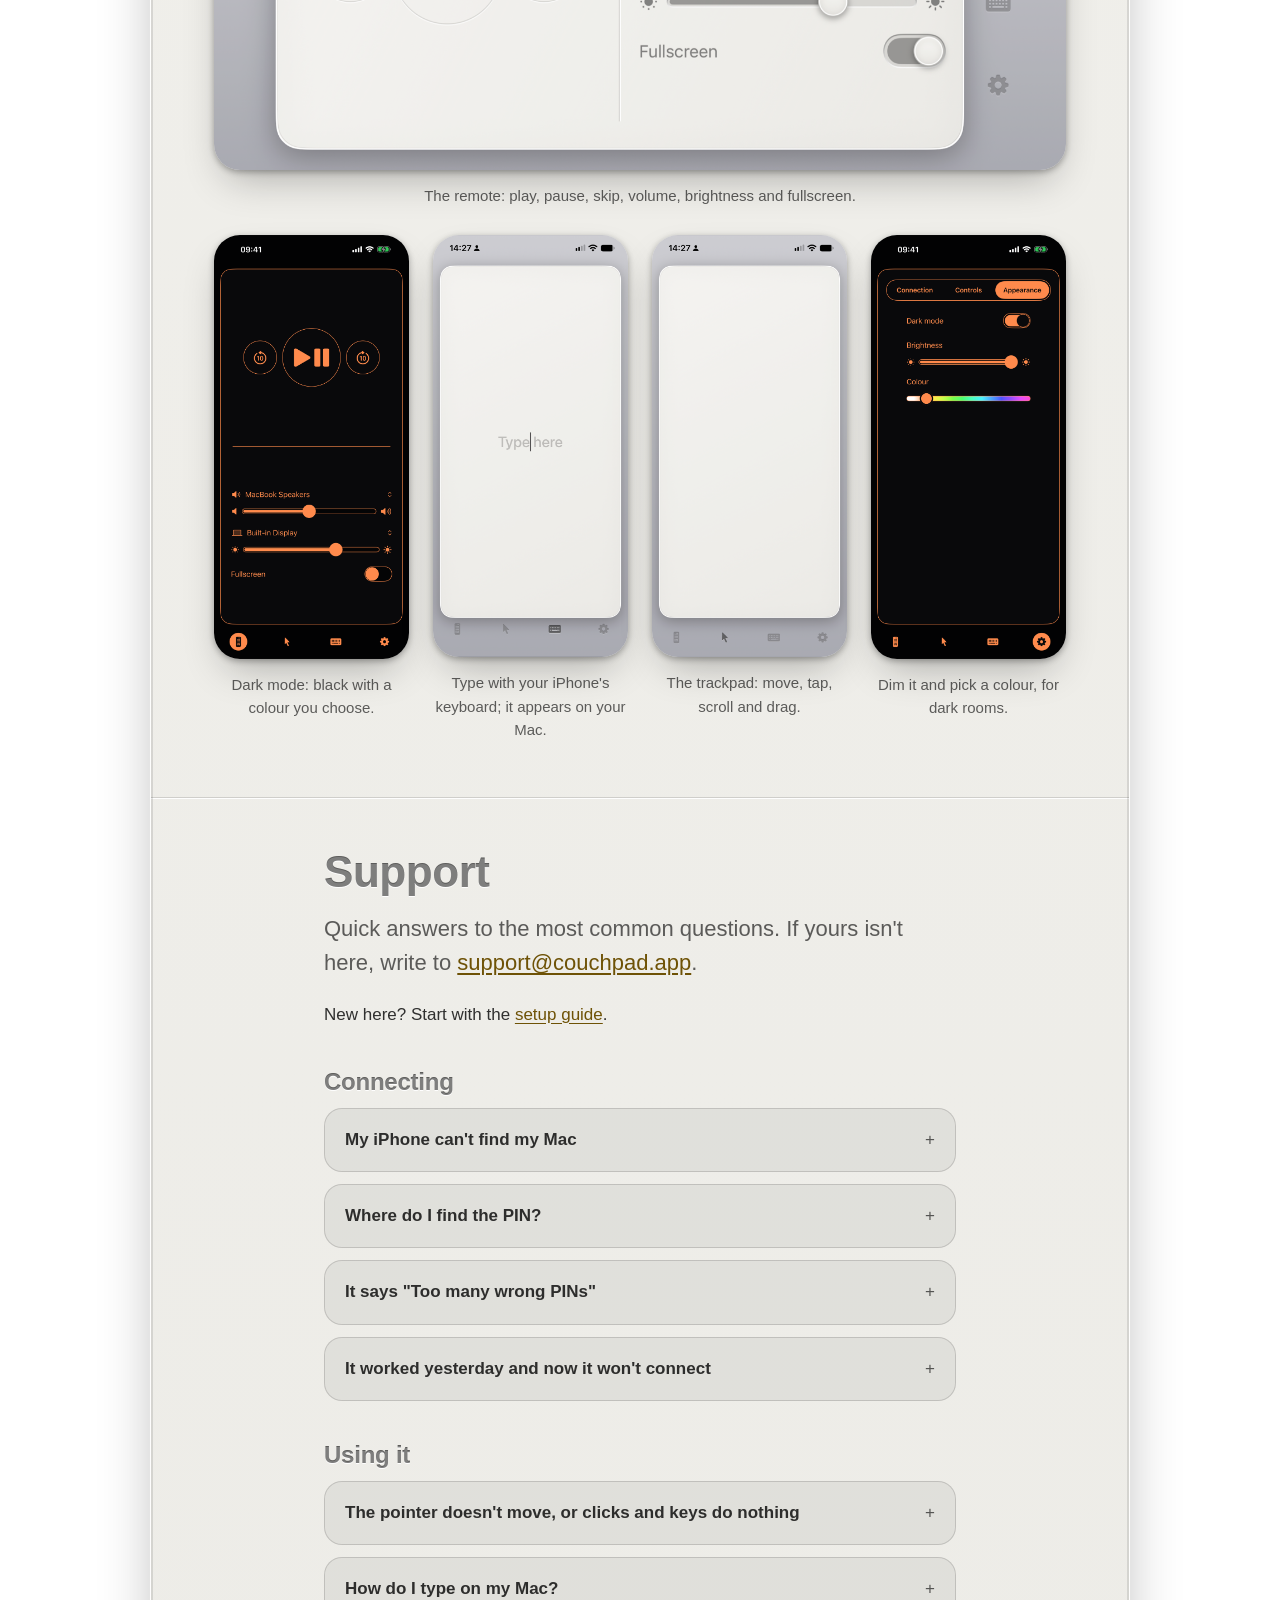
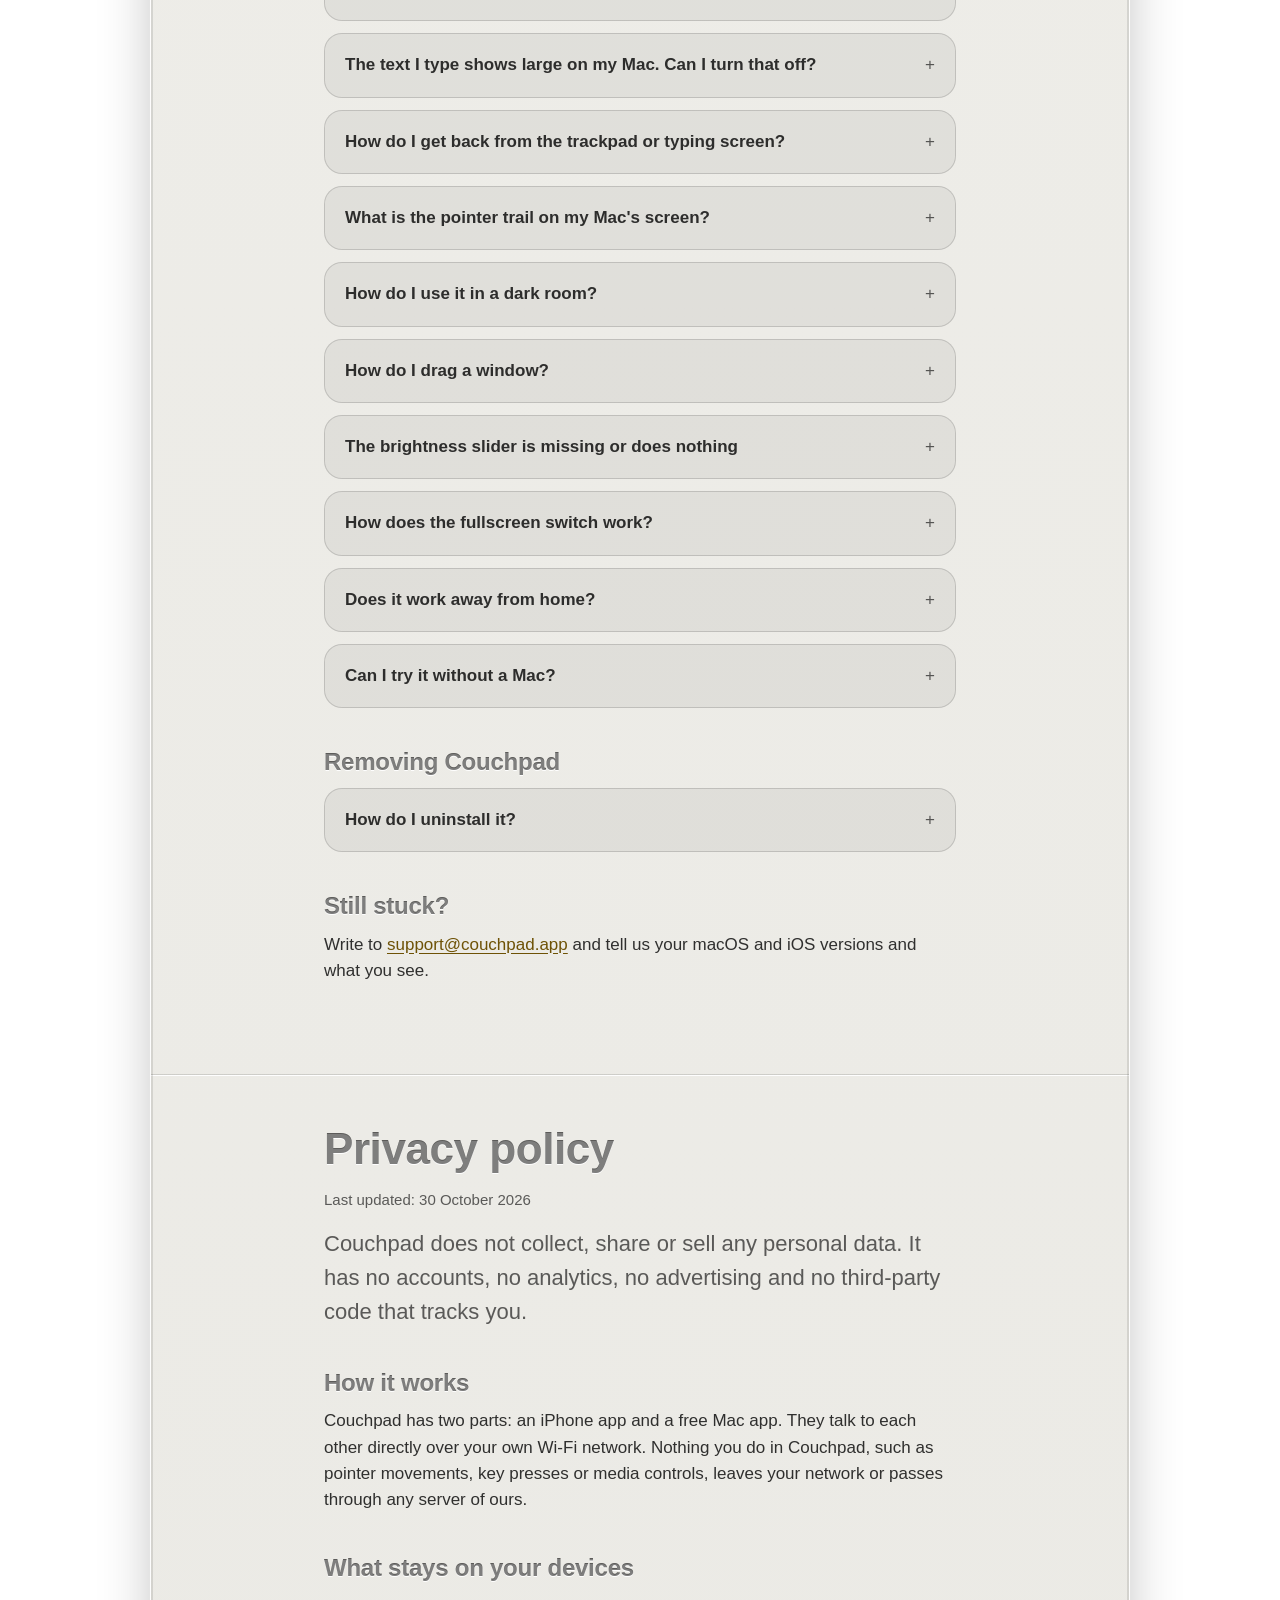
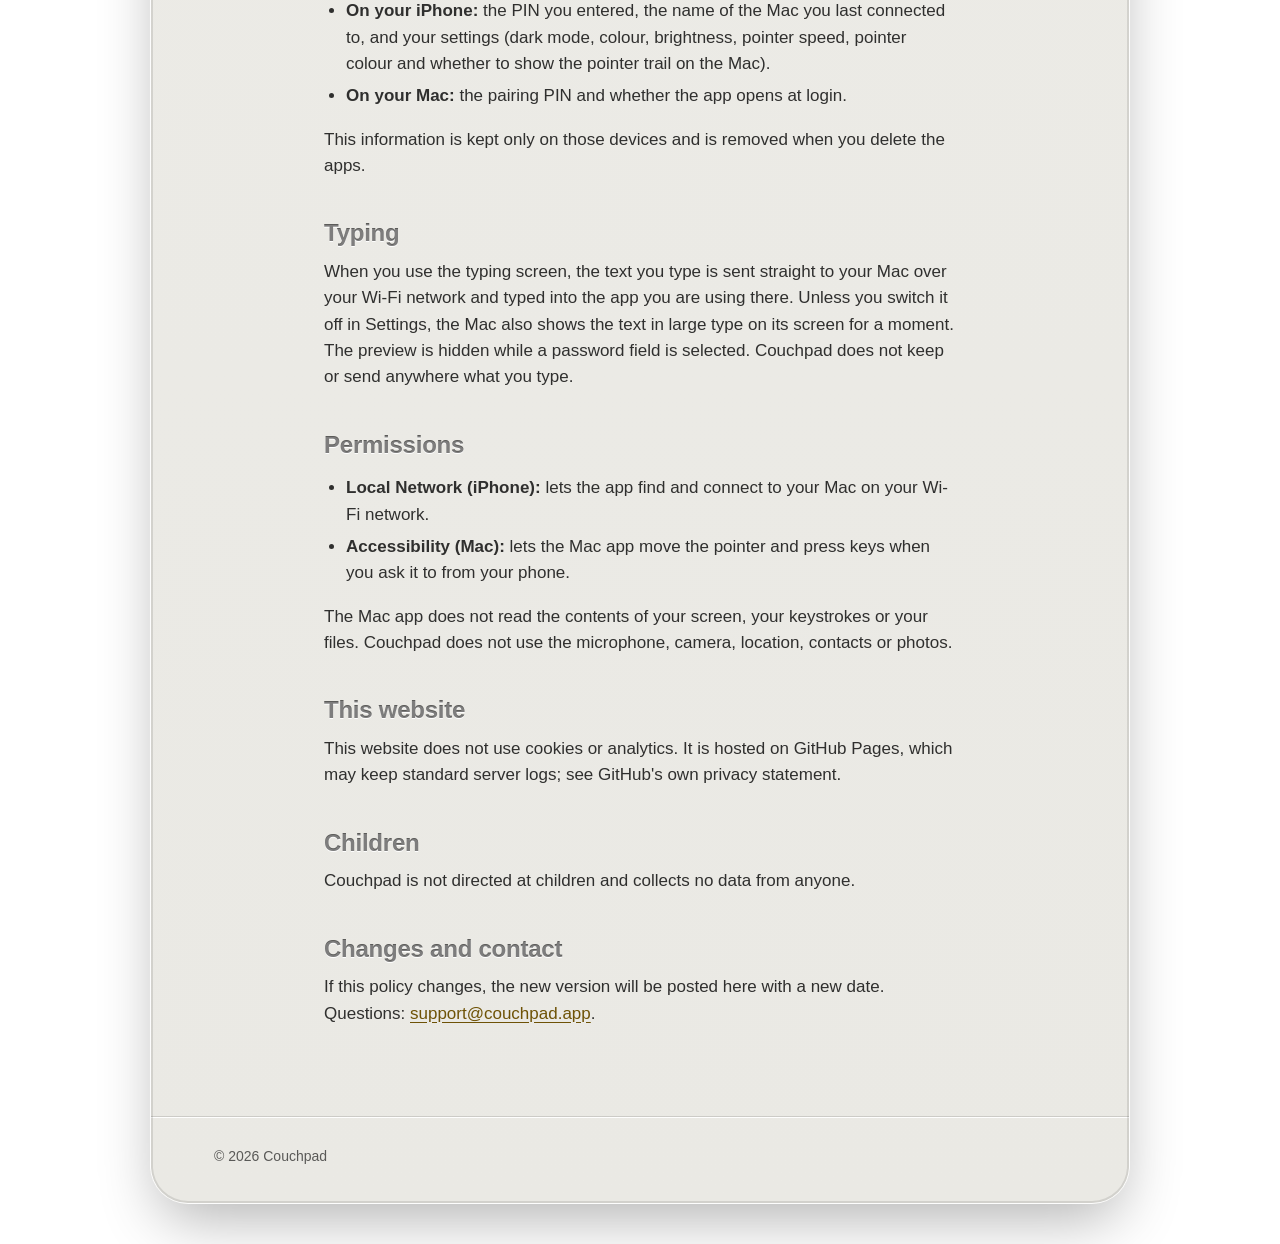
==== commit bfaad1db: "Combine the site into one page with a sticky nav and a Features section Setup, Support and Privacy b" ====
--- a/index.html
+++ b/index.html
@@ -15,12 +15,15 @@
 <meta property="og:url" content="https://couchpad.app/">
 <meta property="og:image" content="https://couchpad.app/assets/icon-512.png">
 <meta name="twitter:card" content="summary">
+<meta name="theme-color" content="#f5f4f0" media="(prefers-color-scheme: light)">
+<meta name="theme-color" content="#313134" media="(prefers-color-scheme: dark)">
 <link rel="stylesheet" href="/assets/style.css">
 </head>
 <body>
 <div class="pad">
+<header class="site-header inner"><nav aria-label="Main"><a href="#home">Home</a><a href="#features">Features</a><a href="#setup">Setup</a><a href="#support">Support</a><a href="#privacy">Privacy</a></nav></header>
 <main>
-<div class="inner hero">
+<div class="inner hero" id="home">
   <div class="hero-brand">
     <img src="/assets/icon-512.png" alt="" width="120" height="120">
     <span class="wordmark">couchpad</span>
@@ -36,17 +39,61 @@
   </div>
 </div>
 <hr class="rule">
-<section class="inner" id="how">
-  <div class="section-head">
-    <h2 class="etched">Setup</h2>
-  </div>
+<section class="inner page guide" id="features">
+  <h2 class="etched title">Features</h2>
+<div class="features">
+  <div class="feature">
+    <div class="feature-text"><h3 class="etched sub">Remote</h3><p>Everything you need to watch video on your Mac without leaving the couch.</p>
+      <ul>
+        <li>Play/pause, skip backward and forward</li>
+        <li>Volume and brightness controls, with output selection</li>
+        <li>Fullscreen mode</li>
+      </ul></div>
+    <div class="feature-shot"><img src="/assets/screens/features/remote.png" width="700" height="1515" loading="lazy" alt="The Couchpad remote: skip back and forward ten seconds, a large play and pause button, volume and brightness sliders with their device pickers, and a fullscreen switch."></div>
+  </div>
+  <div class="feature">
+    <div class="feature-text"><h3 class="etched sub">Trackpad</h3><p>A plain glass trackpad for your Mac.</p>
+      <ul>
+        <li>Move, click and scroll naturally</li>
+        <li>Hold to drag</li>
+        <li>Pointer trail shown on both the trackpad and the screen (optional)</li>
+      </ul></div>
+    <div class="feature-shot"><img src="/assets/screens/features/trackpad.png" width="700" height="1515" loading="lazy" alt="The Couchpad trackpad: a blank glass pad with a faint blue trail and a ring marking the pointer."></div>
+  </div>
+  <div class="feature">
+    <div class="feature-text"><h3 class="etched sub">Keyboard</h3><p>Type with your iPhone's keyboard and the text appears on your Mac, in whichever app is in front.</p>
+      <ul>
+        <li>Input sent in real time to your Mac</li>
+        <li>Large preview of entered text on the Mac (optional)</li>
+        <li>Native audio transcription</li>
+      </ul></div>
+    <div class="feature-shot"><img src="/assets/screens/features/keyboard.png" width="700" height="1515" loading="lazy" alt="The Couchpad typing screen: a glass pad reading Type here, above the iPhone keyboard."></div>
+  </div>
+</div>
+</section>
+<hr class="rule">
+<section class="inner page guide" id="setup">
+  <h2 class="etched title">Setup guide</h2>
+  <p class="lead" style="margin-left:0">Three steps: put the Mac app on your Mac, let it control the pointer and keys, then connect your iPhone.</p>
   <ol class="steps">
-    <li><h3>Install</h3><p>Download the Mac App, drag it to Applications and open it. It lives in your menu bar behind a couch icon.</p></li>
-    <li><h3>Permit</h3><p>Under Privacy &amp; Security, allow Couchpad in Accessibility so it can move the pointer and press keys for your phone.</p></li>
-    <li><h3>Connect</h3><p>Open the Couchpad menu to see your PIN, then enter it in the iPhone app and choose your Mac.</p></li>
+    <li><div class="step-text"><h3>Install</h3><p>Download the Mac App, drag it to Applications and open it. It lives in your menu bar behind a couch icon.</p></div>
+      <div class="step-shots">
+        <img src="/assets/screens/instructions/1-1-install.png" width="1092" height="658" loading="lazy" alt="The Downloads folder in Finder, holding Couchpad.dmg.">
+        <img src="/assets/screens/instructions/1-2-install.png" width="1088" height="828" loading="lazy" alt="The Couchpad disk image: drag the Couchpad icon onto the Applications folder.">
+      </div></li>
+    <li><div class="step-text"><h3>Permit</h3><p>Under Privacy &amp; Security, allow Couchpad in Accessibility so it can move the pointer and press keys for your phone. The button in the menu takes you there.</p></div>
+      <div class="step-shots">
+        <img src="/assets/screens/instructions/2-1-permit.png" width="636" height="840" loading="lazy" alt="The Couchpad menu on the Mac, showing the pairing PIN and a Grant Accessibility Access button.">
+        <img src="/assets/screens/instructions/2-2-permit.png" width="1026" height="872" loading="lazy" alt="System Settings, Accessibility: the switch next to Couchpad is on.">
+      </div></li>
+    <li><div class="step-text"><h3>Connect</h3><p>Open the Couchpad menu to see your PIN, then enter it in the iPhone app and choose your Mac.</p></div>
+      <div class="step-shots">
+        <img src="/assets/screens/instructions/3-1-connect.png" width="700" height="1425" loading="lazy" alt="The iPhone app's Connection settings with the PIN entered and the Mac listed below it.">
+        <img src="/assets/screens/instructions/3-2-connect.png" width="700" height="1425" loading="lazy" alt="The same screen once connected: the Mac is ticked and a Disconnect button appears.">
+      </div></li>
   </ol>
-  <p class="fine"><a href="/setup/">See the setup guide with screenshots</a></p>
   <p class="fine">Your iPhone and Mac need to be on the same Wi-Fi network. Brightness works on the screens macOS lets apps control, such as the built-in display and Apple displays. Many other monitors can only be adjusted with their own buttons.</p>
+  <p class="fine">Something not working? See <a href="#support">Support</a>, or write to <a href="mailto:support@couchpad.app">support@couchpad.app</a>.</p>
 </section>
 </main>
 <hr class="rule">
@@ -85,10 +132,156 @@
 </section>
 <hr class="rule">
 
+<section class="inner page" id="support">
+  <h2 class="etched title">Support</h2>
+  <p class="lead" style="margin-left:0">Quick answers to the most common questions. If yours isn't here, write to <a href="mailto:support@couchpad.app">support@couchpad.app</a>.</p>
+
+  <p>New here? Start with the <a href="#setup">setup guide</a>.</p>
+
+  <h3 class="etched sub" id="connecting">Connecting</h3>
+  <details>
+    <summary>My iPhone can't find my Mac</summary>
+    <ul>
+      <li>Check that both are on the <strong>same Wi-Fi network</strong>. Guest networks, some office networks and some hotel or student Wi-Fi stop devices seeing each other.</li>
+      <li>Check the Couchpad sofa icon is in your Mac's menu bar. If not, open Couchpad from Applications.</li>
+      <li>On your iPhone, open Settings &rarr; Privacy &amp; Security &rarr; Local Network and make sure Couchpad is on.</li>
+      <li>If you use a VPN on either device, try turning it off.</li>
+      <li>If your Mac's firewall is on, allow incoming connections for Couchpad in System Settings &rarr; Network &rarr; Firewall.</li>
+    </ul>
+  </details>
+  <details>
+    <summary>Where do I find the PIN?</summary>
+    <p>Click the Couchpad icon in your Mac's menu bar. The PIN is shown at the top. Enter it in the iPhone app and choose your Mac from the list.</p>
+  </details>
+  <details>
+    <summary>It says "Too many wrong PINs"</summary>
+    <p>To stop anyone guessing your PIN, five wrong attempts in a row pause pairing for 30 seconds. Each further batch of five doubles the wait, up to an hour. After 20 wrong guesses in total, the Mac chooses a new PIN. Wait for the pause to end and enter the PIN from the Couchpad menu. Choose <em>New PIN</em> there at any time to change it.</p>
+  </details>
+  <details>
+    <summary>It worked yesterday and now it won't connect</summary>
+    <p>Your Mac's PIN may have changed, or the Mac may be asleep or on a different network. Check the PIN in the Couchpad menu, then open Settings in the iPhone app and enter it again.</p>
+  </details>
+
+  <h3 class="etched sub">Using it</h3>
+  <details id="accessibility">
+    <summary>The pointer doesn't move, or clicks and keys do nothing</summary>
+    <p>Couchpad needs the Accessibility permission to act as a mouse and keyboard. On your Mac open System Settings &rarr; Privacy &amp; Security &rarr; Accessibility and switch Couchpad on. The Couchpad menu has a button that takes you there. After you allow it, the iPhone app updates within a few seconds.</p>
+  </details>
+  <details>
+    <summary>How do I type on my Mac?</summary>
+    <p>Tap the keyboard icon in the bar along the bottom of the app. Whatever you type appears on your Mac as you type, in the app that's in front, so click the search box or text field on your Mac first (with the trackpad). Drag along the space bar to move the cursor; the Mac's cursor follows. The Return key presses Return on the Mac, for example to submit a search.</p>
+  </details>
+  <details>
+    <summary>The text I type shows large on my Mac. Can I turn that off?</summary>
+    <p>Yes. In the iPhone app go to Settings &rarr; Controls and switch off <em>Typing preview on Mac</em>. The preview is also hidden automatically while a password field is selected.</p>
+  </details>
+  <details>
+    <summary>How do I get back from the trackpad or typing screen?</summary>
+    <p>Tap any icon in the bar along the bottom, or tap the trackpad with three fingers to go back to the remote.</p>
+  </details>
+  <details>
+    <summary>What is the pointer trail on my Mac's screen?</summary>
+    <p>While you use the trackpad, your Mac can show a thin fading trail behind the pointer, and a soft ring that pings outwards for a couple of seconds where it stops. Both help you find the pointer from across the room. Switch it off in Settings &rarr; Controls with <em>Pointer trail on Mac</em>, or choose its colour with the <em>Pointer colour</em> strip: drag all the way left for white, or along the rainbow for a colour.</p>
+  </details>
+  <details>
+    <summary>How do I use it in a dark room?</summary>
+    <p>In Settings &rarr; Appearance turn on Dark mode. Then use the <em>Brightness</em> strip to dim the app further than the iPhone's own screen allows. Then use the <em>Colour</em> strip: drag it all the way left for white, or along the rainbow for a colour. Warm colours such as orange and red are the gentlest on your eyes in the dark.</p>
+  </details>
+  <details>
+    <summary>How do I drag a window?</summary>
+    <p>Put the pointer on the window's title bar, then hold one finger still on the trackpad until you feel a tap. Slide your finger to move the window and lift it to let go.</p>
+  </details>
+  <details>
+    <summary>The brightness slider is missing or does nothing</summary>
+    <p>macOS only lets apps change brightness on some screens, such as the built-in display and Apple displays. Many other monitors can only be adjusted with their own buttons or on-screen menu. The slider appears only for screens Couchpad can control.</p>
+  </details>
+  <details>
+    <summary>How does the fullscreen switch work?</summary>
+    <p>In the Apple TV app it sends <kbd>fn</kbd> + <kbd>F</kbd>, the Mac's fullscreen shortcut. In a browser it presses <kbd>F</kbd> to make the video fullscreen and <kbd>Esc</kbd> to leave it, which is what video players on streaming sites listen for. The switch follows the window's real state, including when you change it on the Mac.</p>
+  </details>
+  <details>
+    <summary>Does it work away from home?</summary>
+    <p>Couchpad works over a local Wi-Fi network only. Both devices have to be on the same network. It doesn't connect over the internet, which is also why nothing leaves your network.</p>
+  </details>
+  <details>
+    <summary>Can I try it without a Mac?</summary>
+    <p>Yes. On the iPhone app's settings page (Connection tab), choose <em>Try without a Mac</em>. Every control works on sample data and nothing is sent anywhere.</p>
+  </details>
+
+  <h3 class="etched sub">Removing Couchpad</h3>
+  <details>
+    <summary>How do I uninstall it?</summary>
+    <ol>
+      <li>Choose Quit Couchpad from the menu bar icon.</li>
+      <li>Drag Couchpad from Applications to the Bin.</li>
+      <li>Optionally remove it from System Settings &rarr; Privacy &amp; Security &rarr; Accessibility.</li>
+      <li>Delete the app from your iPhone as usual.</li>
+    </ol>
+  </details>
+
+  <h3 class="etched sub">Still stuck?</h3>
+  <p>Write to <a href="mailto:support@couchpad.app">support@couchpad.app</a> and tell us your macOS and iOS versions and what you see.</p>
+</section>
+<hr class="rule">
+
+<section class="inner page" id="privacy">
+  <h2 class="etched title">Privacy policy</h2>
+  <p class="meta">Last updated: 30 October 2026</p>
+  <p class="lead" style="margin-left:0">Couchpad does not collect, share or sell any personal data. It has no accounts, no analytics, no advertising and no third-party code that tracks you.</p>
+
+  <h3 class="etched sub">How it works</h3>
+  <p>Couchpad has two parts: an iPhone app and a free Mac app. They talk to each other directly over your own Wi-Fi network. Nothing you do in Couchpad, such as pointer movements, key presses or media controls, leaves your network or passes through any server of ours.</p>
+
+  <h3 class="etched sub">What stays on your devices</h3>
+  <ul>
+    <li><strong>On your iPhone:</strong> the PIN you entered, the name of the Mac you last connected to, and your settings (dark mode, colour, brightness, pointer speed, pointer colour and whether to show the pointer trail on the Mac).</li>
+    <li><strong>On your Mac:</strong> the pairing PIN and whether the app opens at login.</li>
+  </ul>
+  <p>This information is kept only on those devices and is removed when you delete the apps.</p>
+
+  <h3 class="etched sub">Typing</h3>
+  <p>When you use the typing screen, the text you type is sent straight to your Mac over your Wi-Fi network and typed into the app you are using there. Unless you switch it off in Settings, the Mac also shows the text in large type on its screen for a moment. The preview is hidden while a password field is selected. Couchpad does not keep or send anywhere what you type.</p>
+
+  <h3 class="etched sub">Permissions</h3>
+  <ul>
+    <li><strong>Local Network (iPhone):</strong> lets the app find and connect to your Mac on your Wi-Fi network.</li>
+    <li><strong>Accessibility (Mac):</strong> lets the Mac app move the pointer and press keys when you ask it to from your phone.</li>
+  </ul>
+  <p>The Mac app does not read the contents of your screen, your keystrokes or your files. Couchpad does not use the microphone, camera, location, contacts or photos.</p>
+
+  <h3 class="etched sub">This website</h3>
+  <p>This website does not use cookies or analytics. It is hosted on GitHub Pages, which may keep standard server logs; see GitHub's own privacy statement.</p>
+
+  <h3 class="etched sub">Children</h3>
+  <p>Couchpad is not directed at children and collects no data from anyone.</p>
+
+  <h3 class="etched sub">Changes and contact</h3>
+  <p>If this policy changes, the new version will be posted here with a new date. Questions: <a href="mailto:support@couchpad.app">support@couchpad.app</a>.</p>
+</section>
+<hr class="rule">
+
 <footer class="inner site-footer">
-  <span>&copy; 2026 Couchpad. Not affiliated with Apple Inc.</span>
-  <nav aria-label="Footer"><a href="/setup/">Setup</a><a href="/support/">Support</a><a href="/privacy/">Privacy</a></nav>
+  <span>&copy; 2026 Couchpad</span>
 </footer>
 </div>
+<script>
+// Mark the nav link for the section in view.
+(function () {
+  var links = document.querySelectorAll('.site-header a');
+  var ids = Array.prototype.map.call(links, function (a) { return a.getAttribute('href').slice(1); });
+  if (!('IntersectionObserver' in window)) return;
+  var current = {};
+  var io = new IntersectionObserver(function (entries) {
+    entries.forEach(function (e) { current[e.target.id] = e.isIntersecting; });
+    var active = ids.filter(function (id) { return current[id]; }).pop();
+    if (!active) return;
+    links.forEach(function (a) {
+      if (a.getAttribute('href') === '#' + active) a.setAttribute('aria-current', 'true');
+      else a.removeAttribute('aria-current');
+    });
+  }, { rootMargin: '-35% 0px -60% 0px' });
+  ids.forEach(function (id) { var el = document.getElementById(id); if (el) io.observe(el); });
+})();
+</script>
 </body>
 </html>
--- a/assets/style.css
+++ b/assets/style.css
@@ -62,7 +62,13 @@
 
 * { box-sizing: border-box; }
 
-html { -webkit-text-size-adjust: 100%; }
+html { -webkit-text-size-adjust: 100%; scroll-behavior: smooth; }
+@media (prefers-reduced-motion: reduce) { html { scroll-behavior: auto; } }
+/* Leave room for the sticky header when jumping to a section or anchor. */
+[id] { scroll-margin-top: 60px; }
+/* A section's top rule sits just above it. Landing exactly under the 52px header hides that rule
+   behind the header, so the header's own engraved line is the only one showing. */
+section[id] { scroll-margin-top: 52px; }
 
 body {
   margin: 0;
@@ -84,11 +90,21 @@
   margin: 0 auto;
   border-radius: 38px;
   background: linear-gradient(var(--glass-top), var(--glass-bottom));
+  box-shadow: 0 24px 60px -10px var(--shadow);
+  overflow: clip; /* clip, not hidden, so the sticky header still works */
+  position: relative;
+}
+/* The engraved edge sits in an overlay so the header's solid background can't cover it. */
+.pad::after {
+  content: "";
+  position: absolute;
+  inset: 0;
+  border-radius: inherit;
+  pointer-events: none;
+  z-index: 20;
   box-shadow:
     inset 0 0 0 1px var(--glass-edge),
-    inset 0 0 0 3px var(--glass-inner),
-    0 24px 60px -10px var(--shadow);
-  overflow: hidden;
+    inset 0 0 0 3px var(--glass-inner);
 }
 
 .inner { padding-left: clamp(20px, 6vw, 64px); padding-right: clamp(20px, 6vw, 64px); }
@@ -193,10 +209,22 @@
   .step-shots { grid-template-columns: 1fr 1fr; }
 }
 
+/* Features: each one is its words, then a phone screenshot. */
+.feature { padding: 36px 0; }
+.feature:first-child { padding-top: 12px; }
+.feature + .feature { position: relative; }
+.feature + .feature::before { content: ""; position: absolute; top: 0; left: 0; right: 0; height: 2px; background: linear-gradient(var(--rule-dark) 1px, var(--rule-light) 1px); }
+.feature-text .sub { margin-top: 0; }
+.feature-shot img { display: block; width: 100%; max-width: 260px; height: auto; border-radius: 18px; box-shadow: 0 10px 24px -10px var(--shadow), 0 2px 5px var(--shadow); }
+@media (max-width: 759px) { .feature-shot { margin-top: 20px; } }
+@media (min-width: 760px) {
+  .feature { display: grid; grid-template-columns: 1fr 260px; gap: 32px; align-items: start; }
+}
+
 /* Text pages (support, privacy) */
 .page { padding-top: 48px; padding-bottom: 72px; max-width: 760px; margin: 0 auto; }
-.page h1 { font-size: clamp(30px, 5vw, 44px); margin-bottom: 14px; }
-.page h2 { font-size: 24px; margin: 40px 0 12px; }
+.page h1, .page .title { font-size: clamp(30px, 5vw, 44px); margin-bottom: 14px; }
+.page .sub { font-size: 24px; margin: 40px 0 12px; }
 .page ul, .page ol { padding-left: 1.3em; }
 .page li { margin-bottom: 6px; }
 .meta { color: var(--ink-soft); font-size: 15px; }
@@ -210,10 +238,15 @@
 details p:last-child, details ul:last-child, details ol:last-child { margin-bottom: 16px; }
 kbd { font: 14px ui-monospace, SFMono-Regular, Menlo, monospace; padding: 1px 6px; border-radius: 6px; background: var(--pill); border: 1px solid var(--pill-edge); }
 
+/* Header */
+.site-header { position: sticky; top: 0; z-index: 10; height: 52px; display: flex; align-items: center; background: var(--glass-top); box-shadow: 0 1px 0 var(--rule-dark), 0 2px 0 var(--rule-light); font-size: 15px; }
+.site-header nav { display: flex; flex-wrap: wrap; gap: 6px 22px; }
+.site-header a { color: var(--ink-soft); text-decoration: none; }
+.site-header a:hover, .site-header a[aria-current] { color: var(--ink); }
+.site-header a[aria-current] { font-weight: 600; }
+
 /* Footer */
-.site-footer { padding-top: 28px; padding-bottom: 36px; display: flex; flex-wrap: wrap; justify-content: space-between; gap: 12px 24px; color: var(--ink-soft); font-size: 14px; }
-.site-footer nav { display: flex; gap: 20px; }
-.site-footer a { color: var(--ink-soft); }
+.site-footer { padding-top: 28px; padding-bottom: 36px; color: var(--ink-soft); font-size: 14px; }
 
 @media (max-width: 560px) {
   body { padding: 12px 10px 28px; }
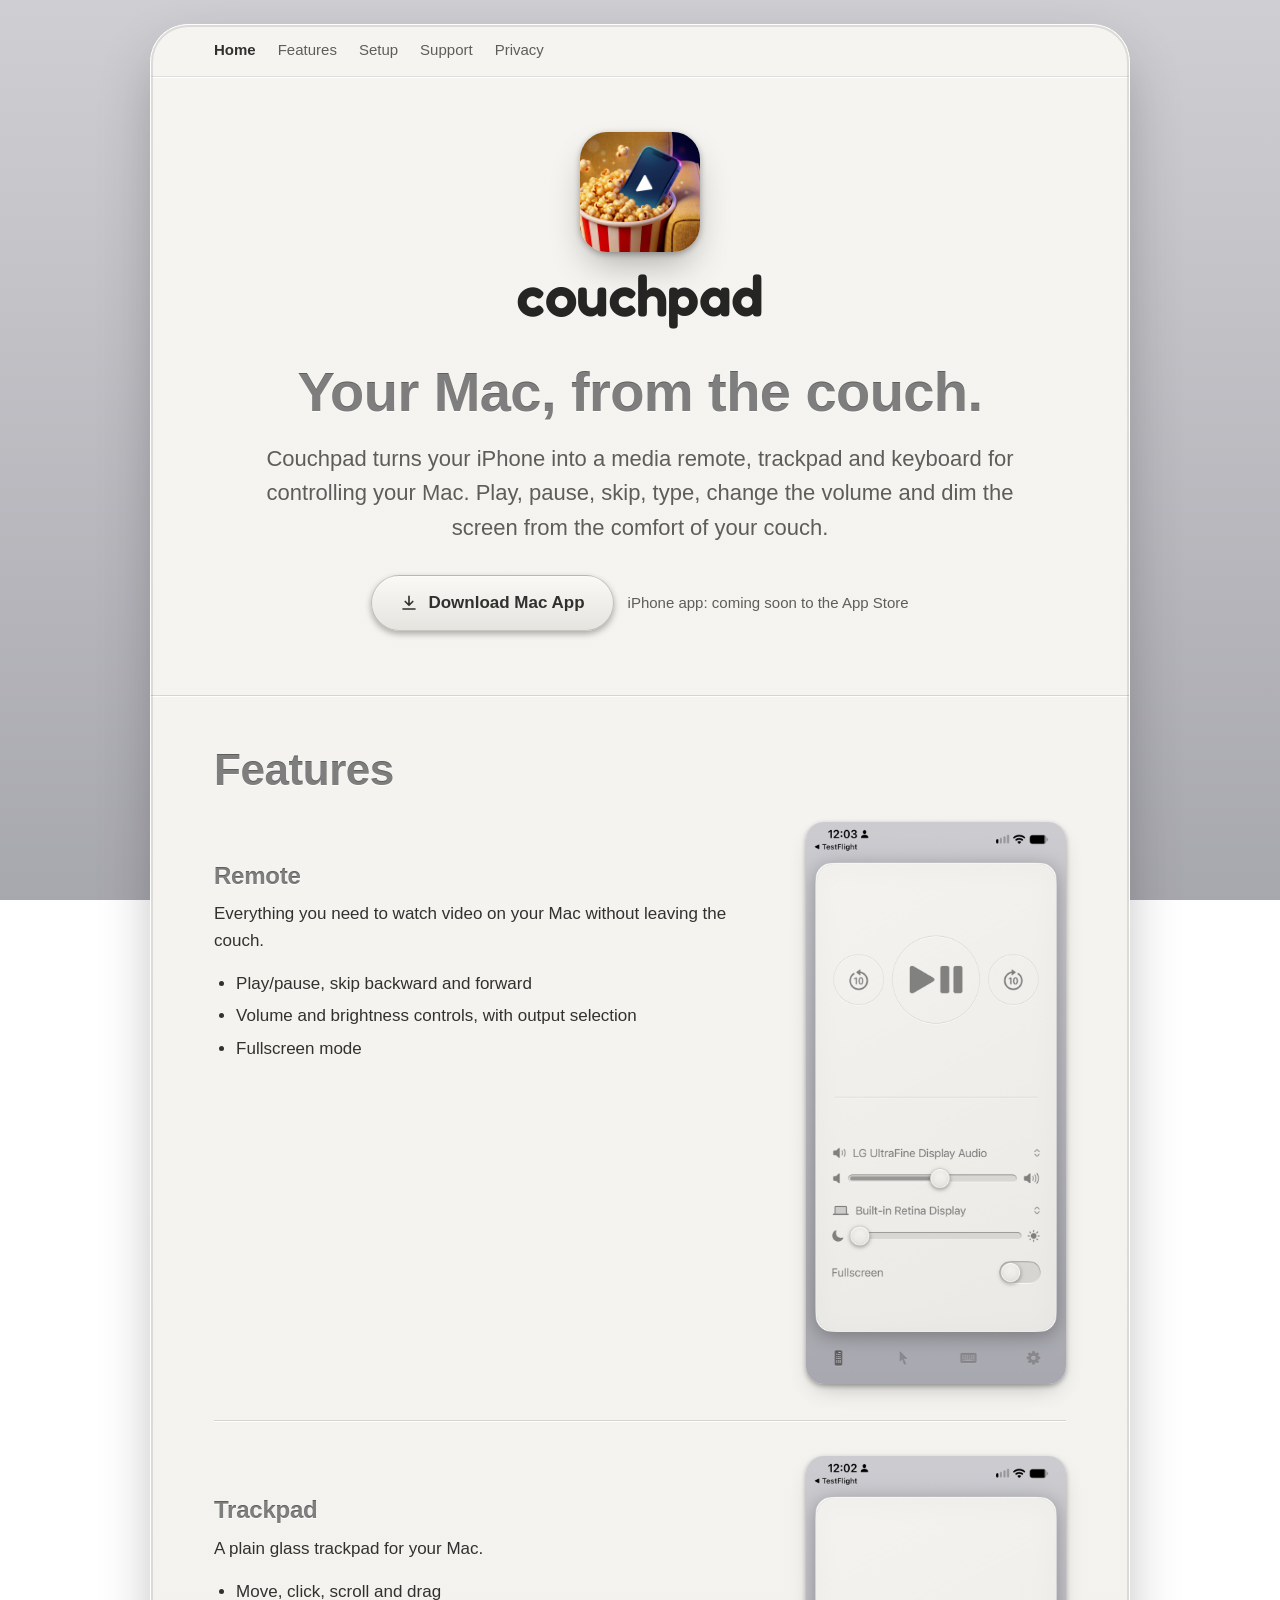
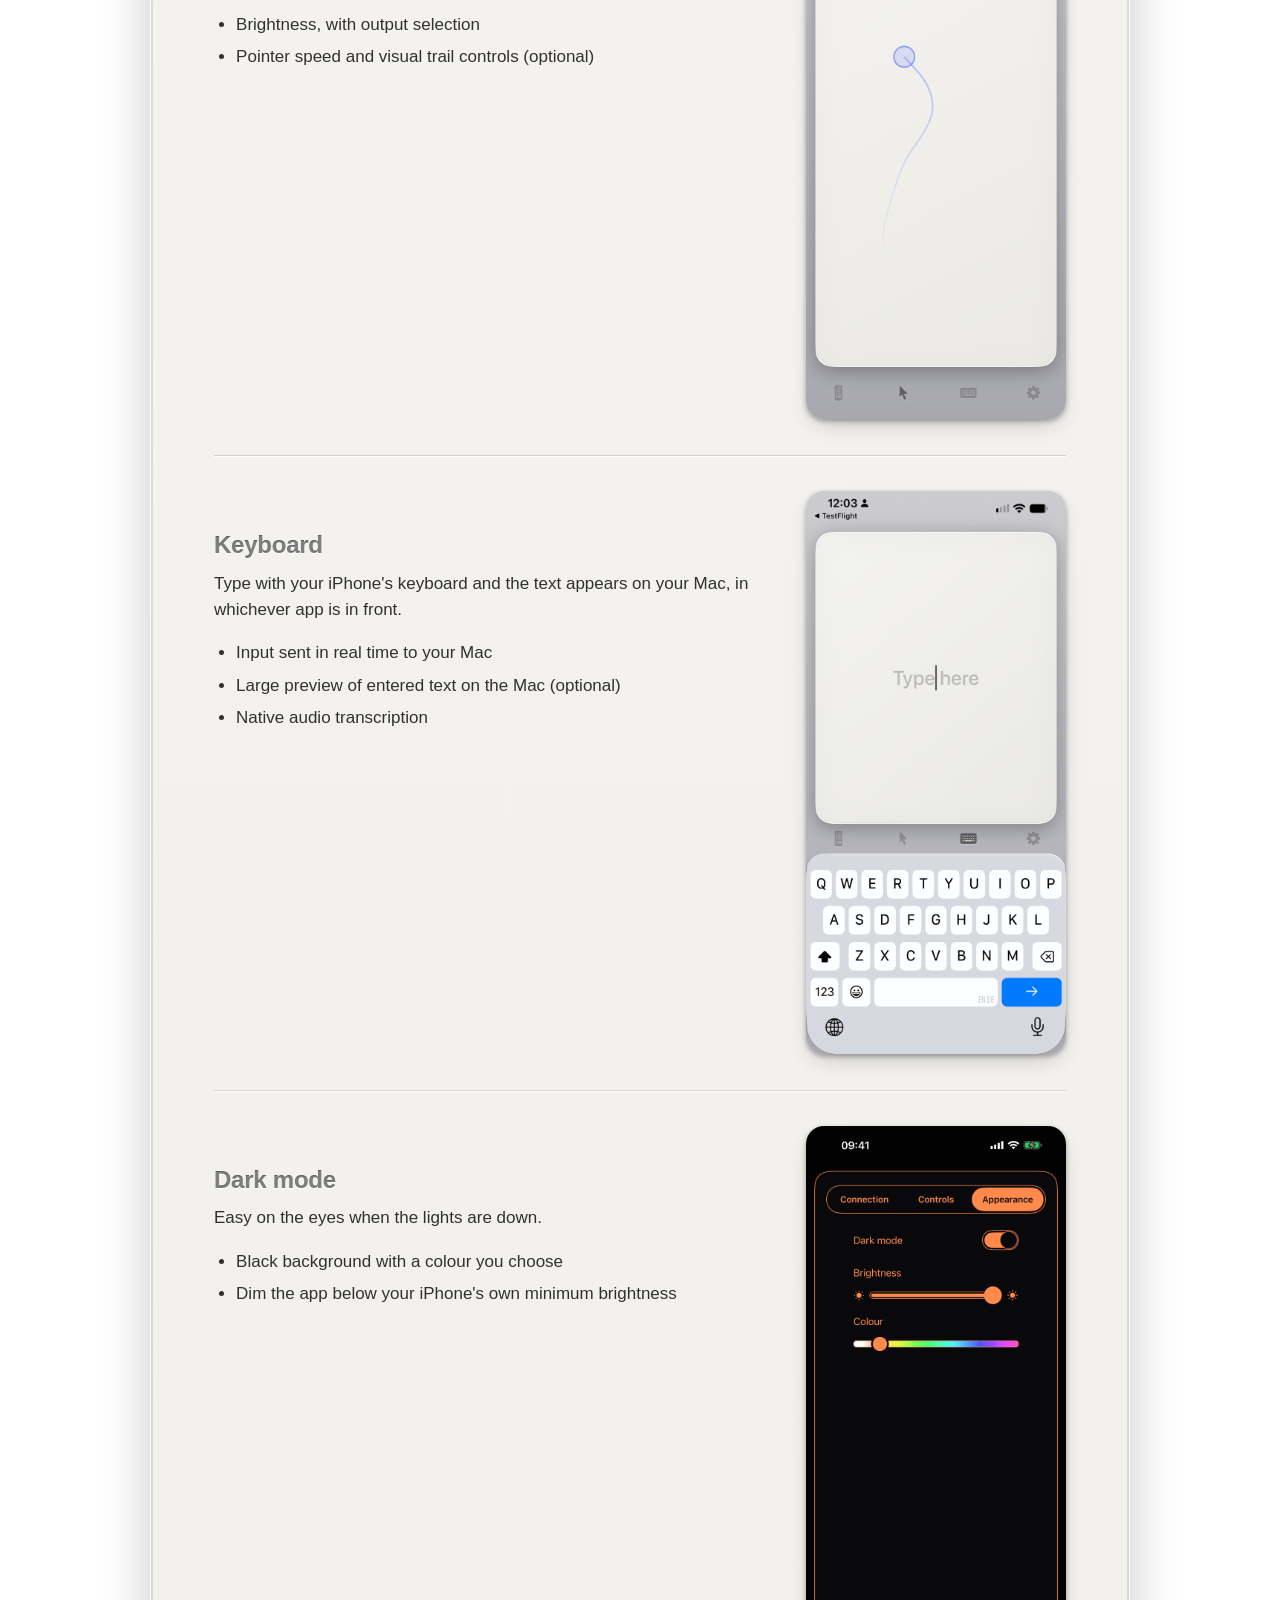
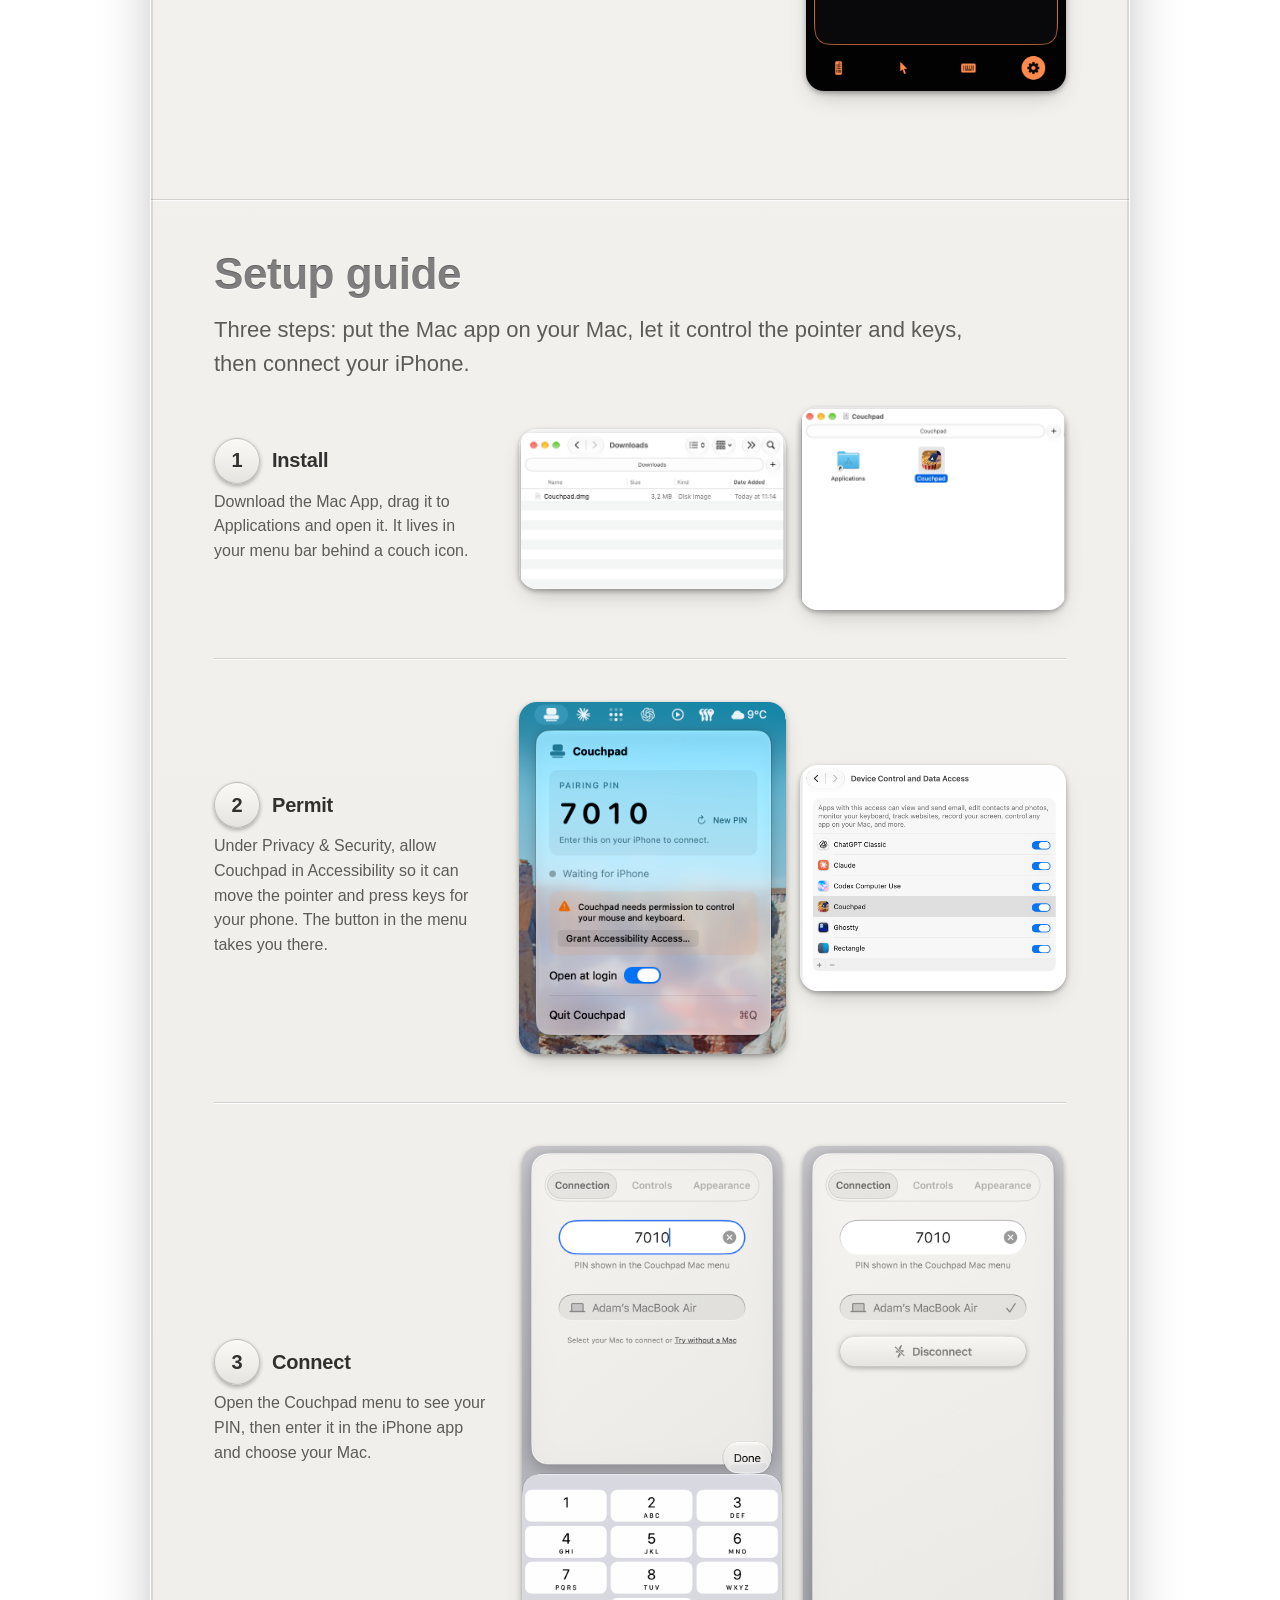
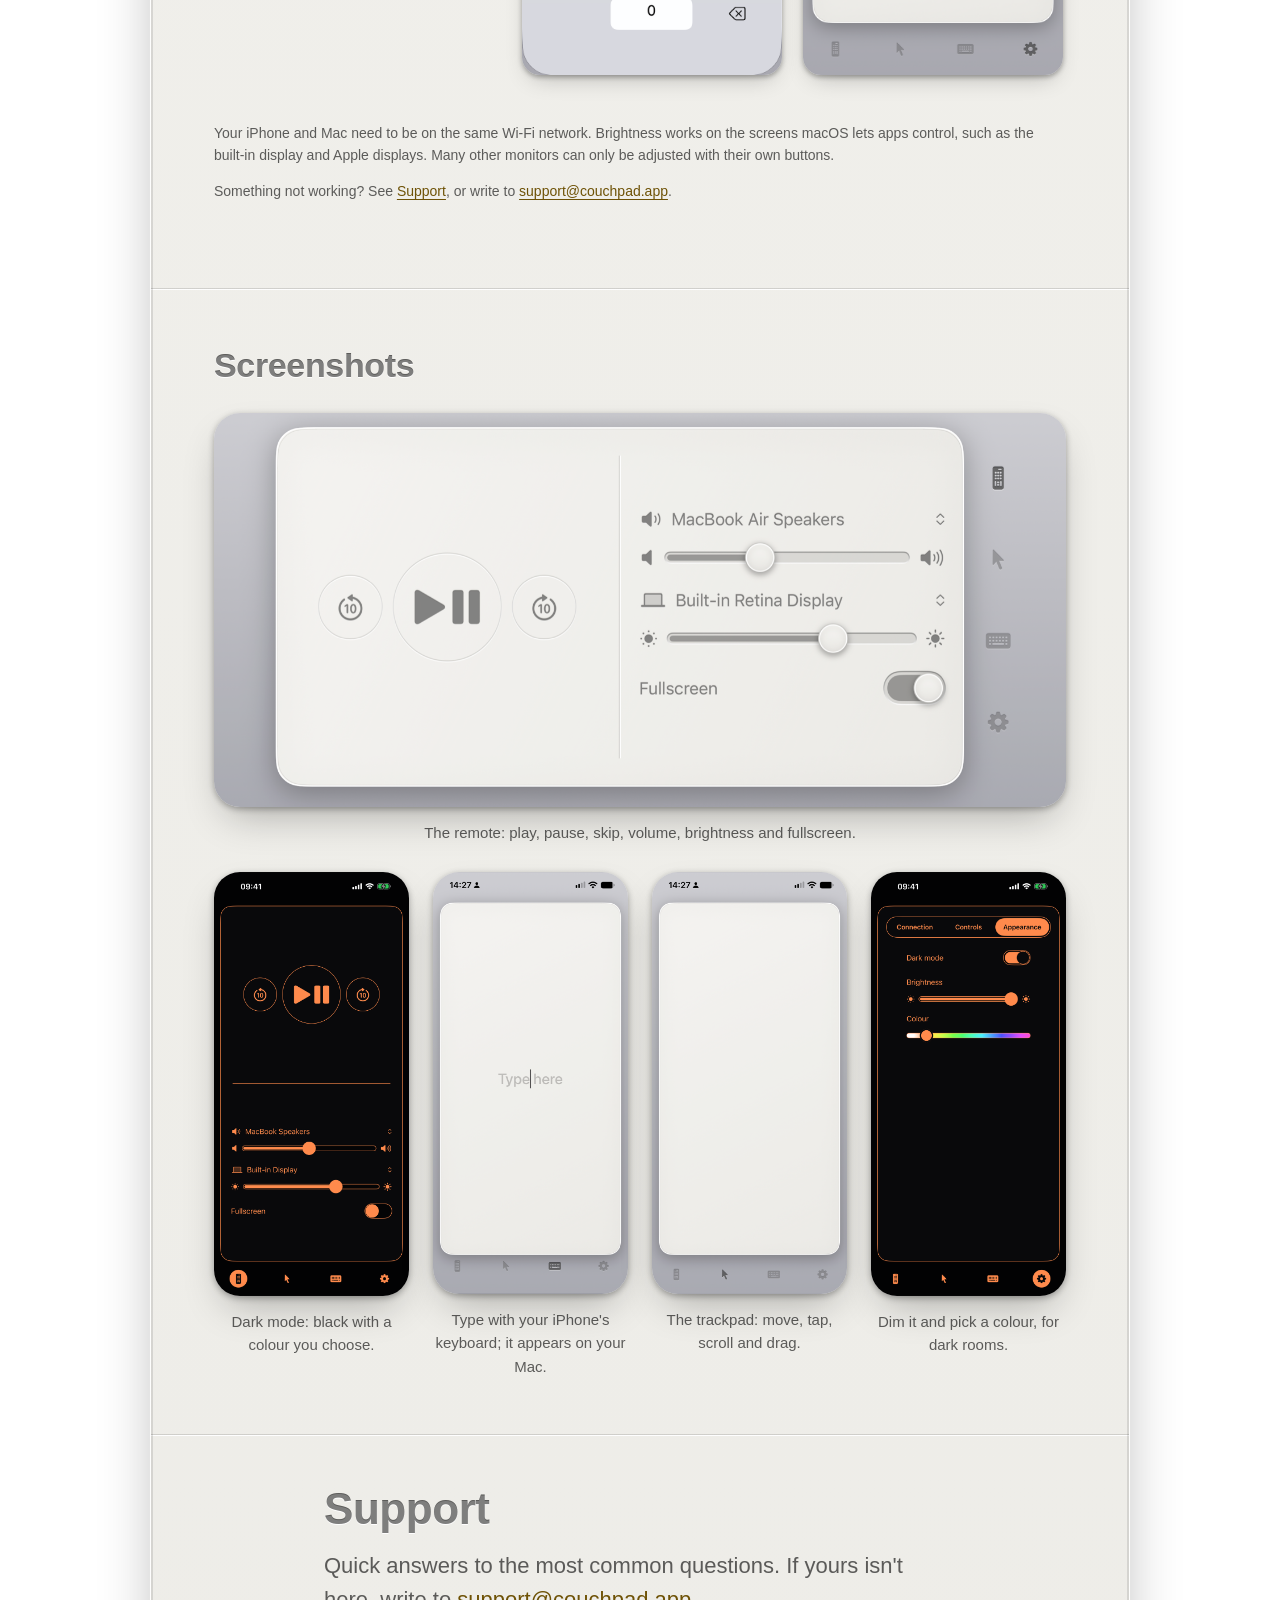
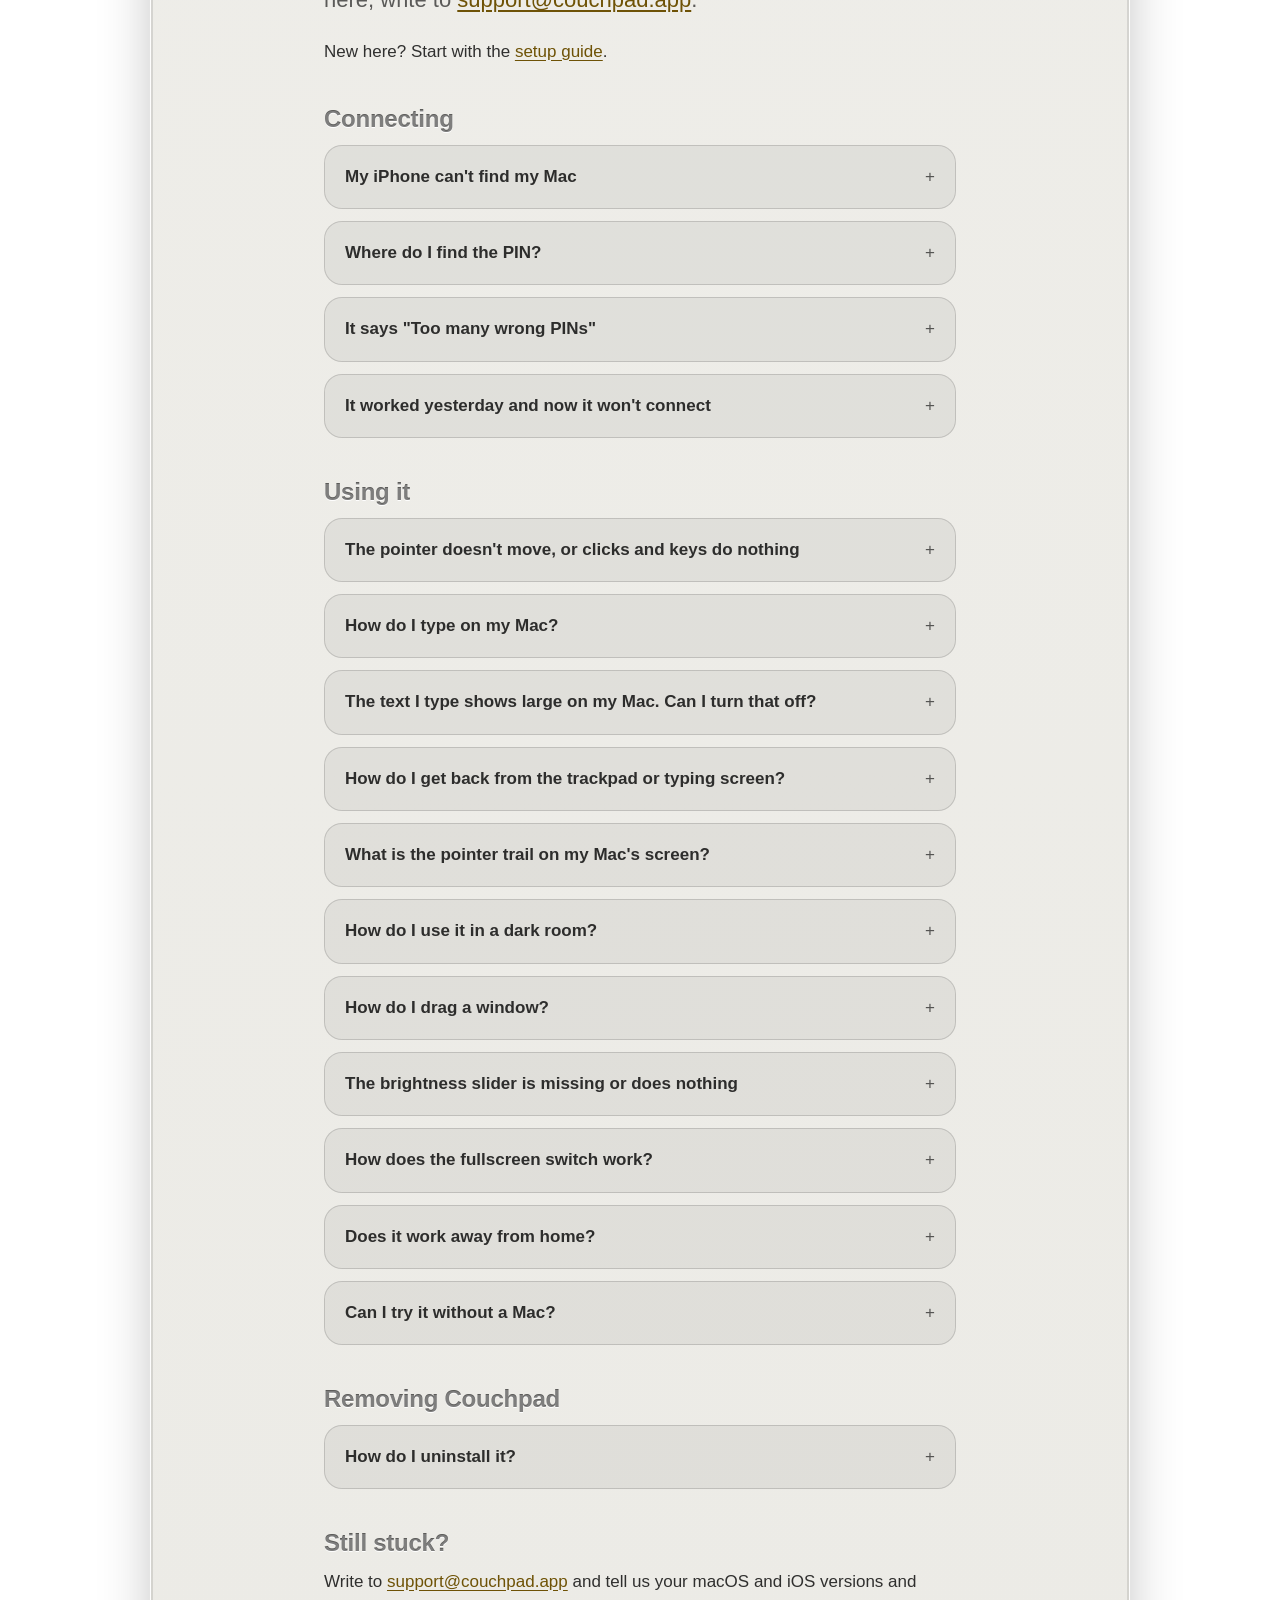
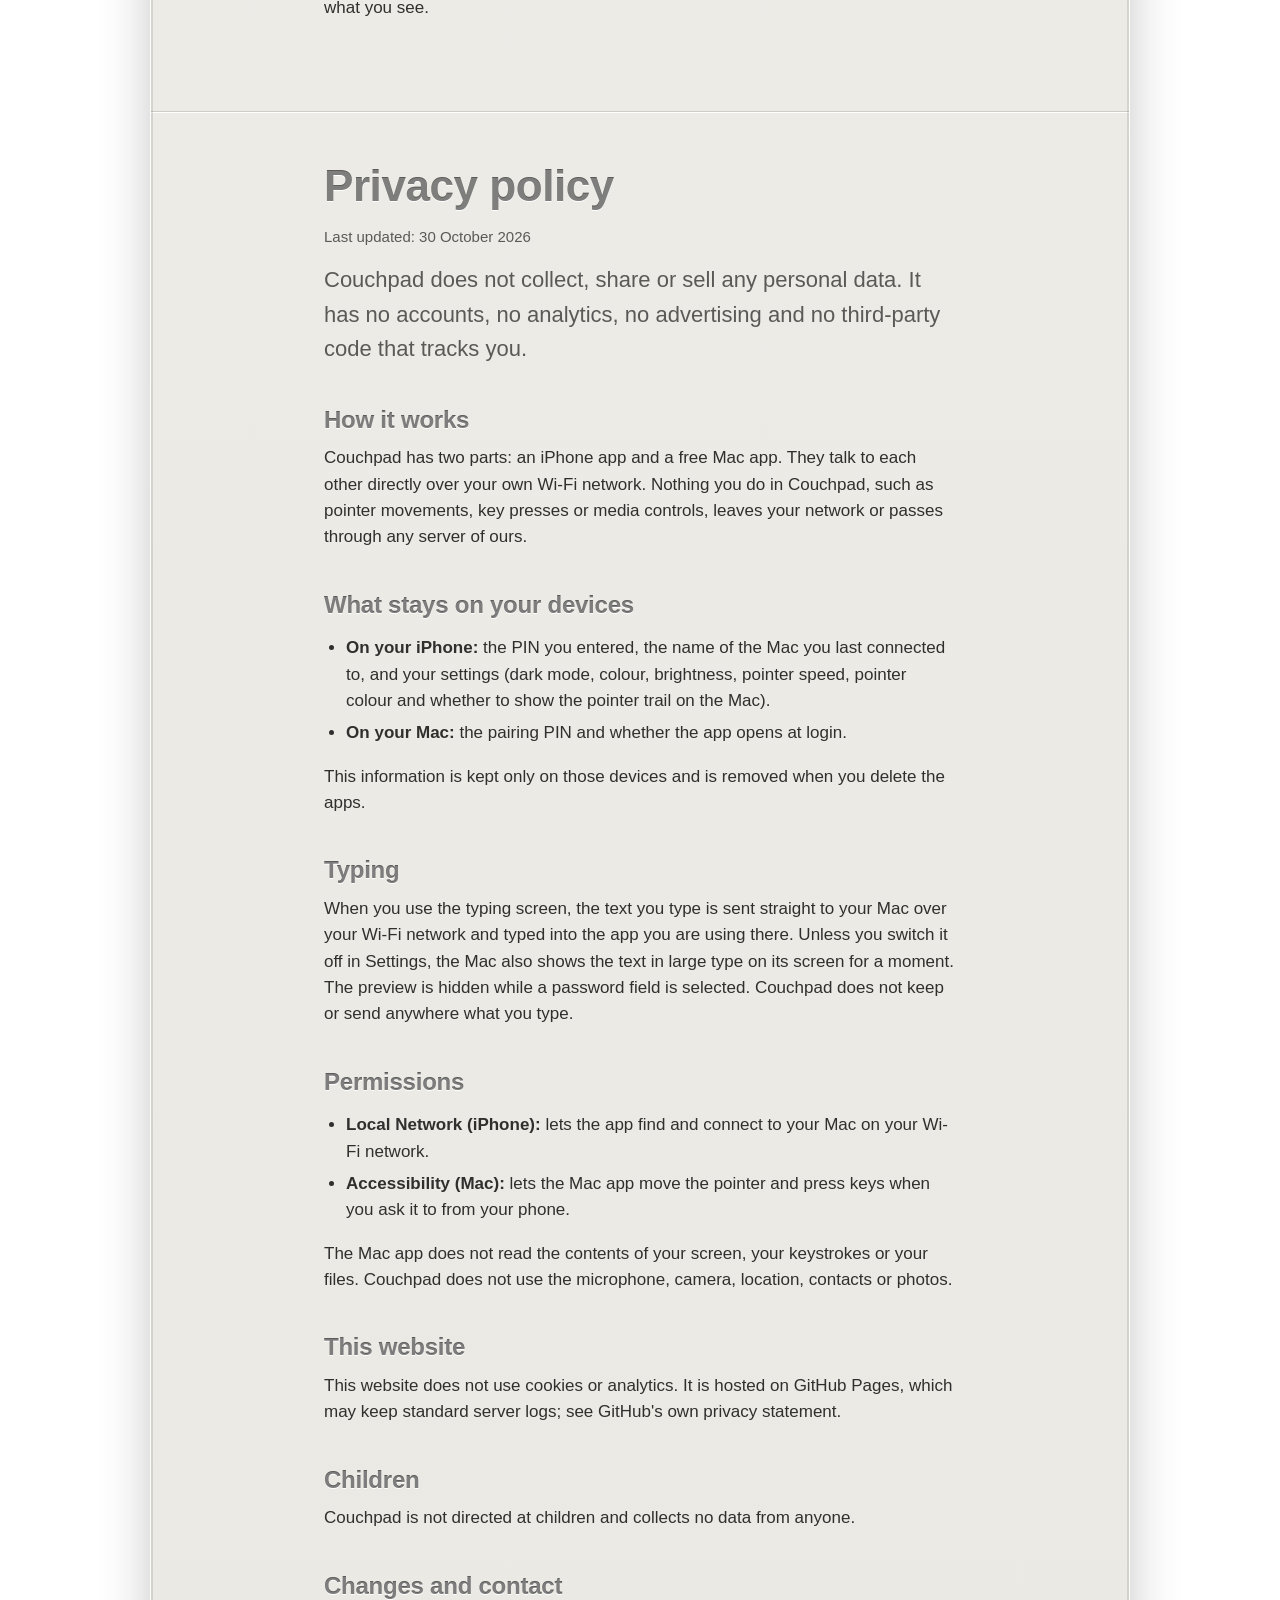
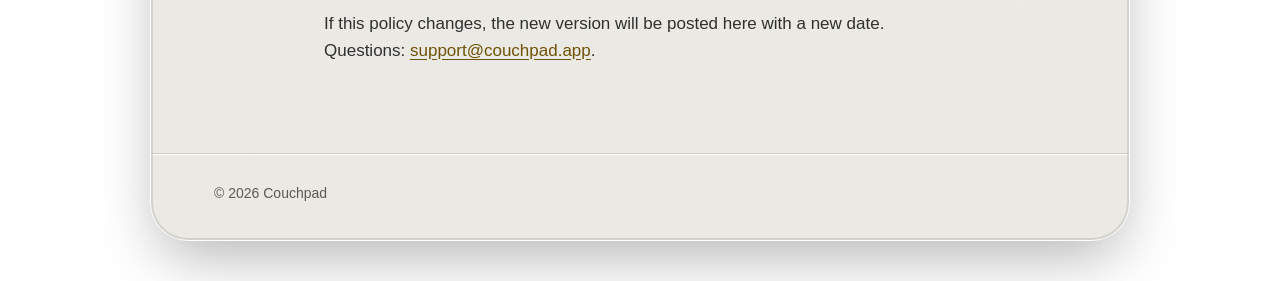
==== commit 70495080: "Add a Dark mode feature and update the feature bullet lists Co-Authored-By: Claude Sonnet 5.5 <norep" ====
--- a/index.html
+++ b/index.html
@@ -54,9 +54,9 @@
   <div class="feature">
     <div class="feature-text"><h3 class="etched sub">Trackpad</h3><p>A plain glass trackpad for your Mac.</p>
       <ul>
-        <li>Move, click and scroll naturally</li>
-        <li>Hold to drag</li>
-        <li>Pointer trail shown on both the trackpad and the screen (optional)</li>
+        <li>Move, click, scroll and drag</li>
+        <li>Brightness, with output selection</li>
+        <li>Pointer speed and visual trail controls (optional)</li>
       </ul></div>
     <div class="feature-shot"><img src="/assets/screens/features/trackpad.png" width="700" height="1515" loading="lazy" alt="The Couchpad trackpad: a blank glass pad with a faint blue trail and a ring marking the pointer."></div>
   </div>
@@ -68,6 +68,14 @@
         <li>Native audio transcription</li>
       </ul></div>
     <div class="feature-shot"><img src="/assets/screens/features/keyboard.png" width="700" height="1515" loading="lazy" alt="The Couchpad typing screen: a glass pad reading Type here, above the iPhone keyboard."></div>
+  </div>
+  <div class="feature">
+    <div class="feature-text"><h3 class="etched sub">Dark mode</h3><p>Easy on the eyes when the lights are down.</p>
+      <ul>
+        <li>Black background with a colour you choose</li>
+        <li>Dim the app below your iPhone's own minimum brightness</li>
+      </ul></div>
+    <div class="feature-shot"><img src="/assets/screens/features/dark-mode.png" width="700" height="1521" loading="lazy" alt="Couchpad's Appearance settings in dark mode: a dark mode switch, a brightness slider and a rainbow colour slider."></div>
   </div>
 </div>
 </section>
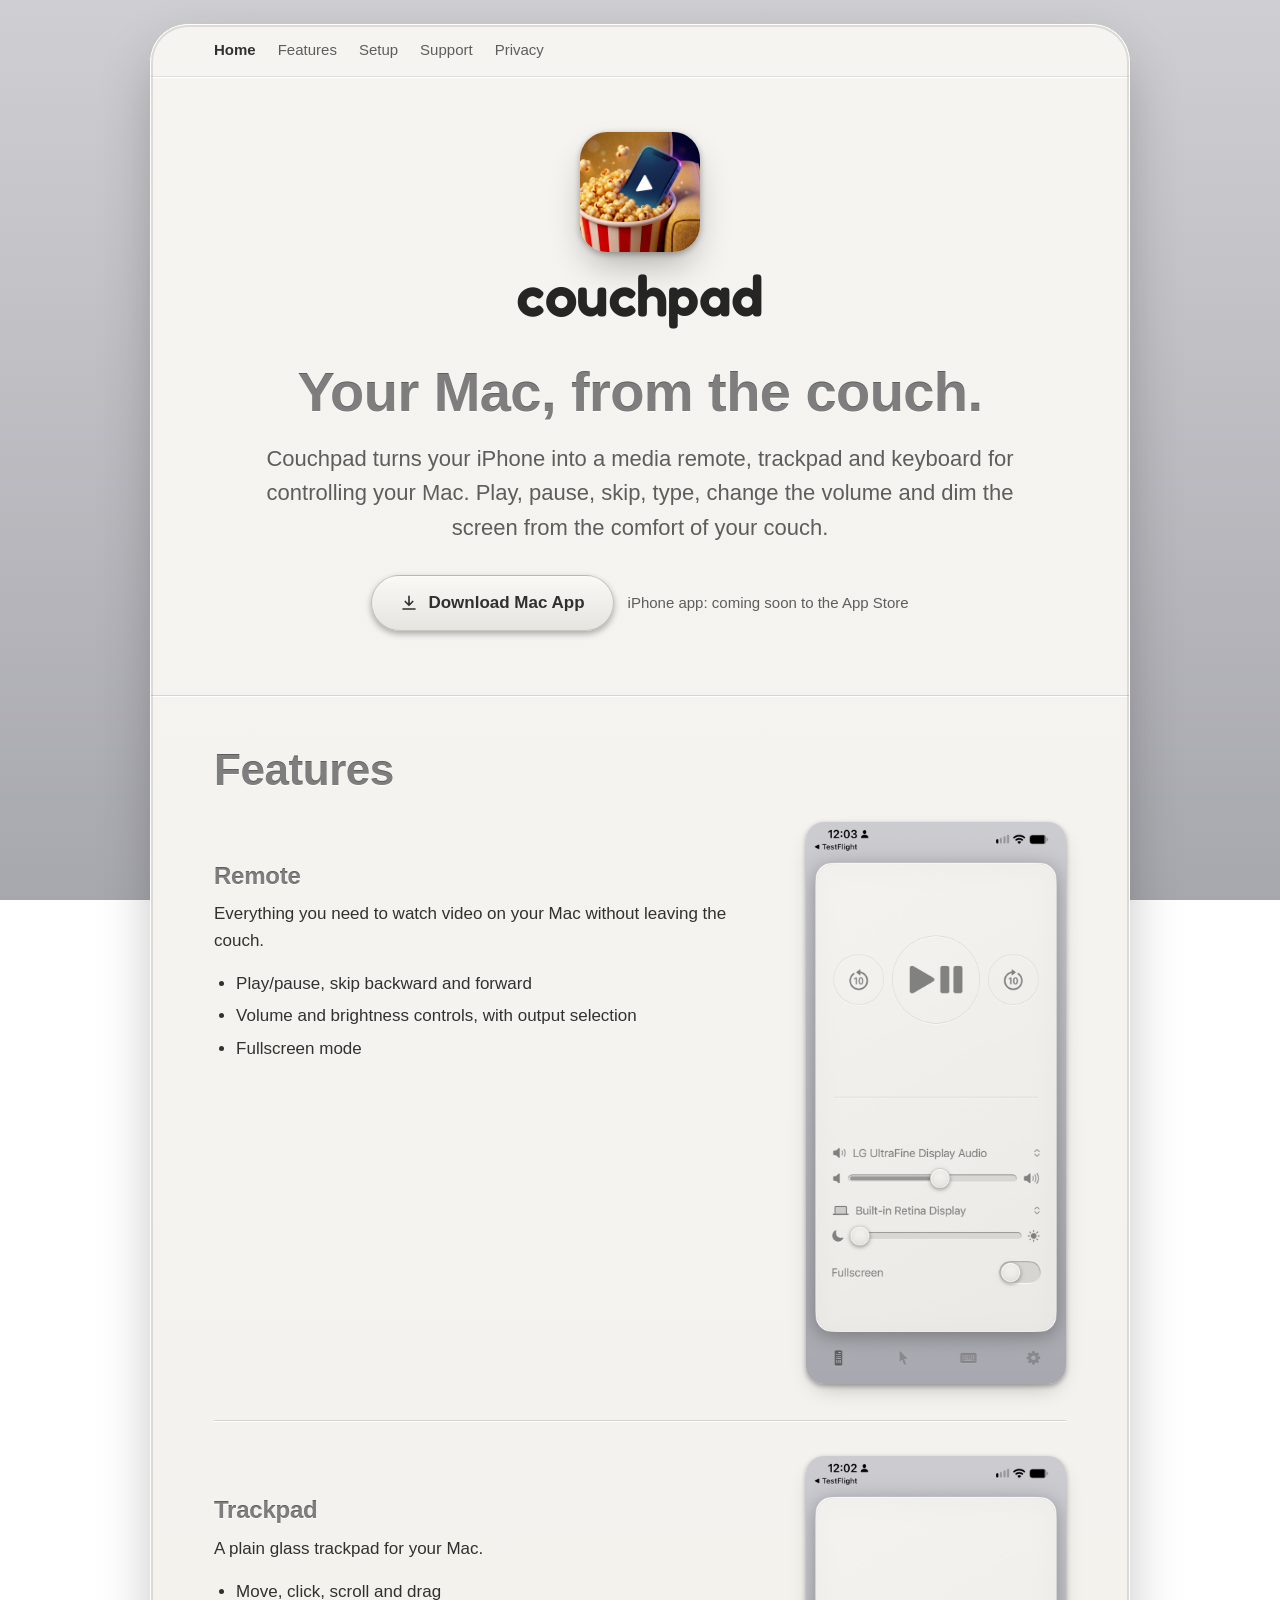
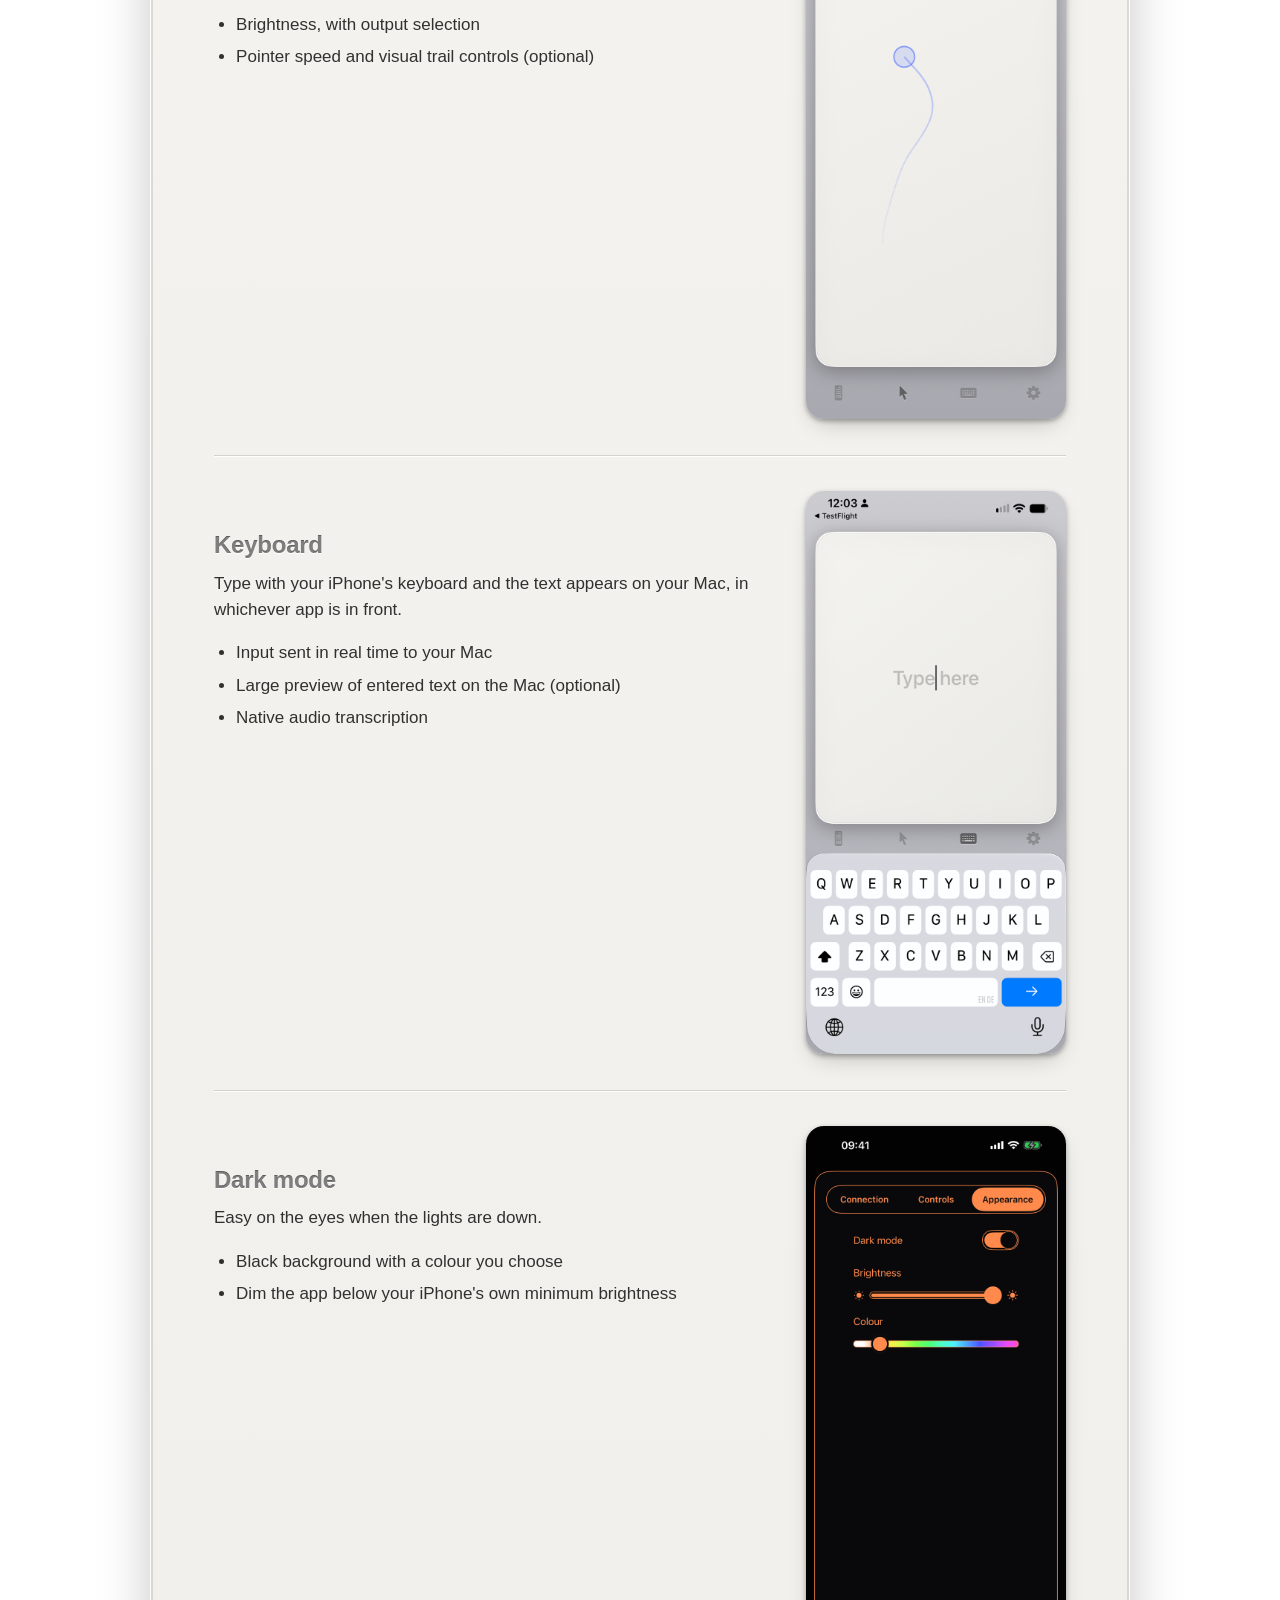
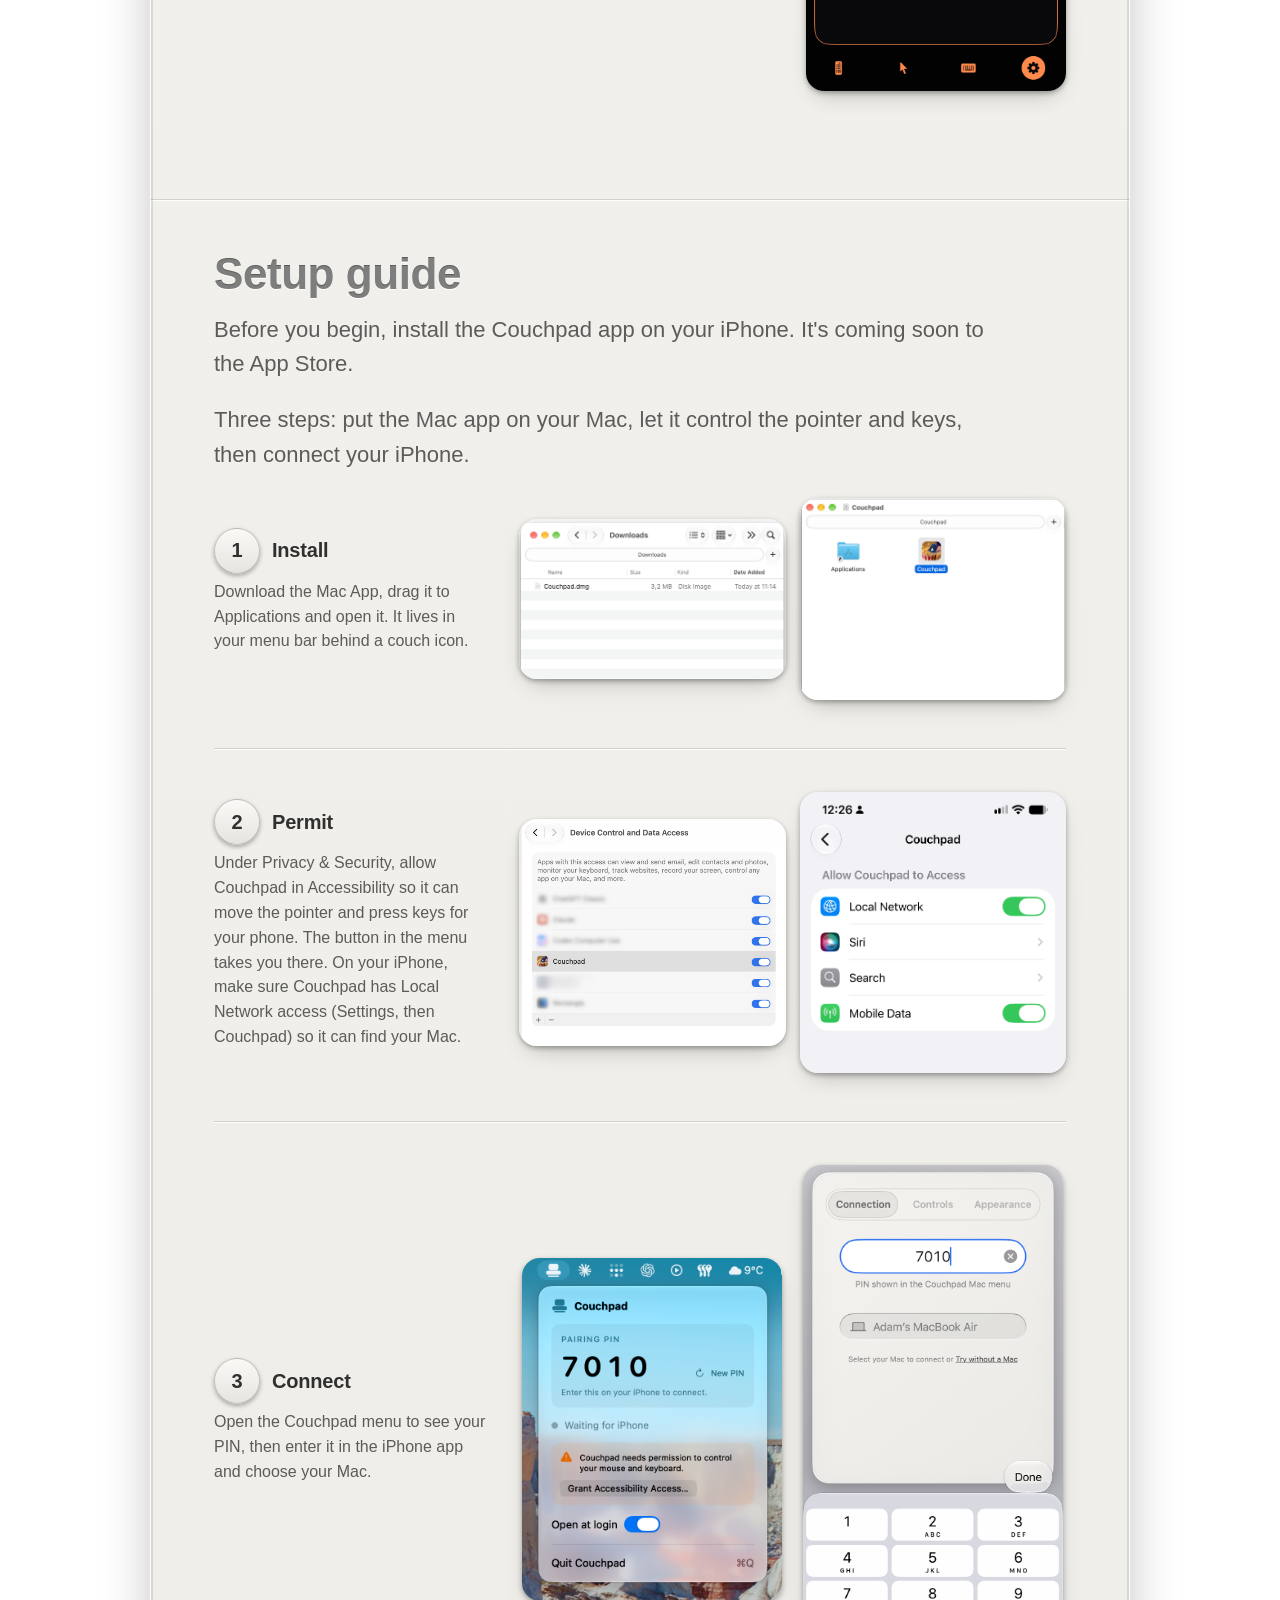
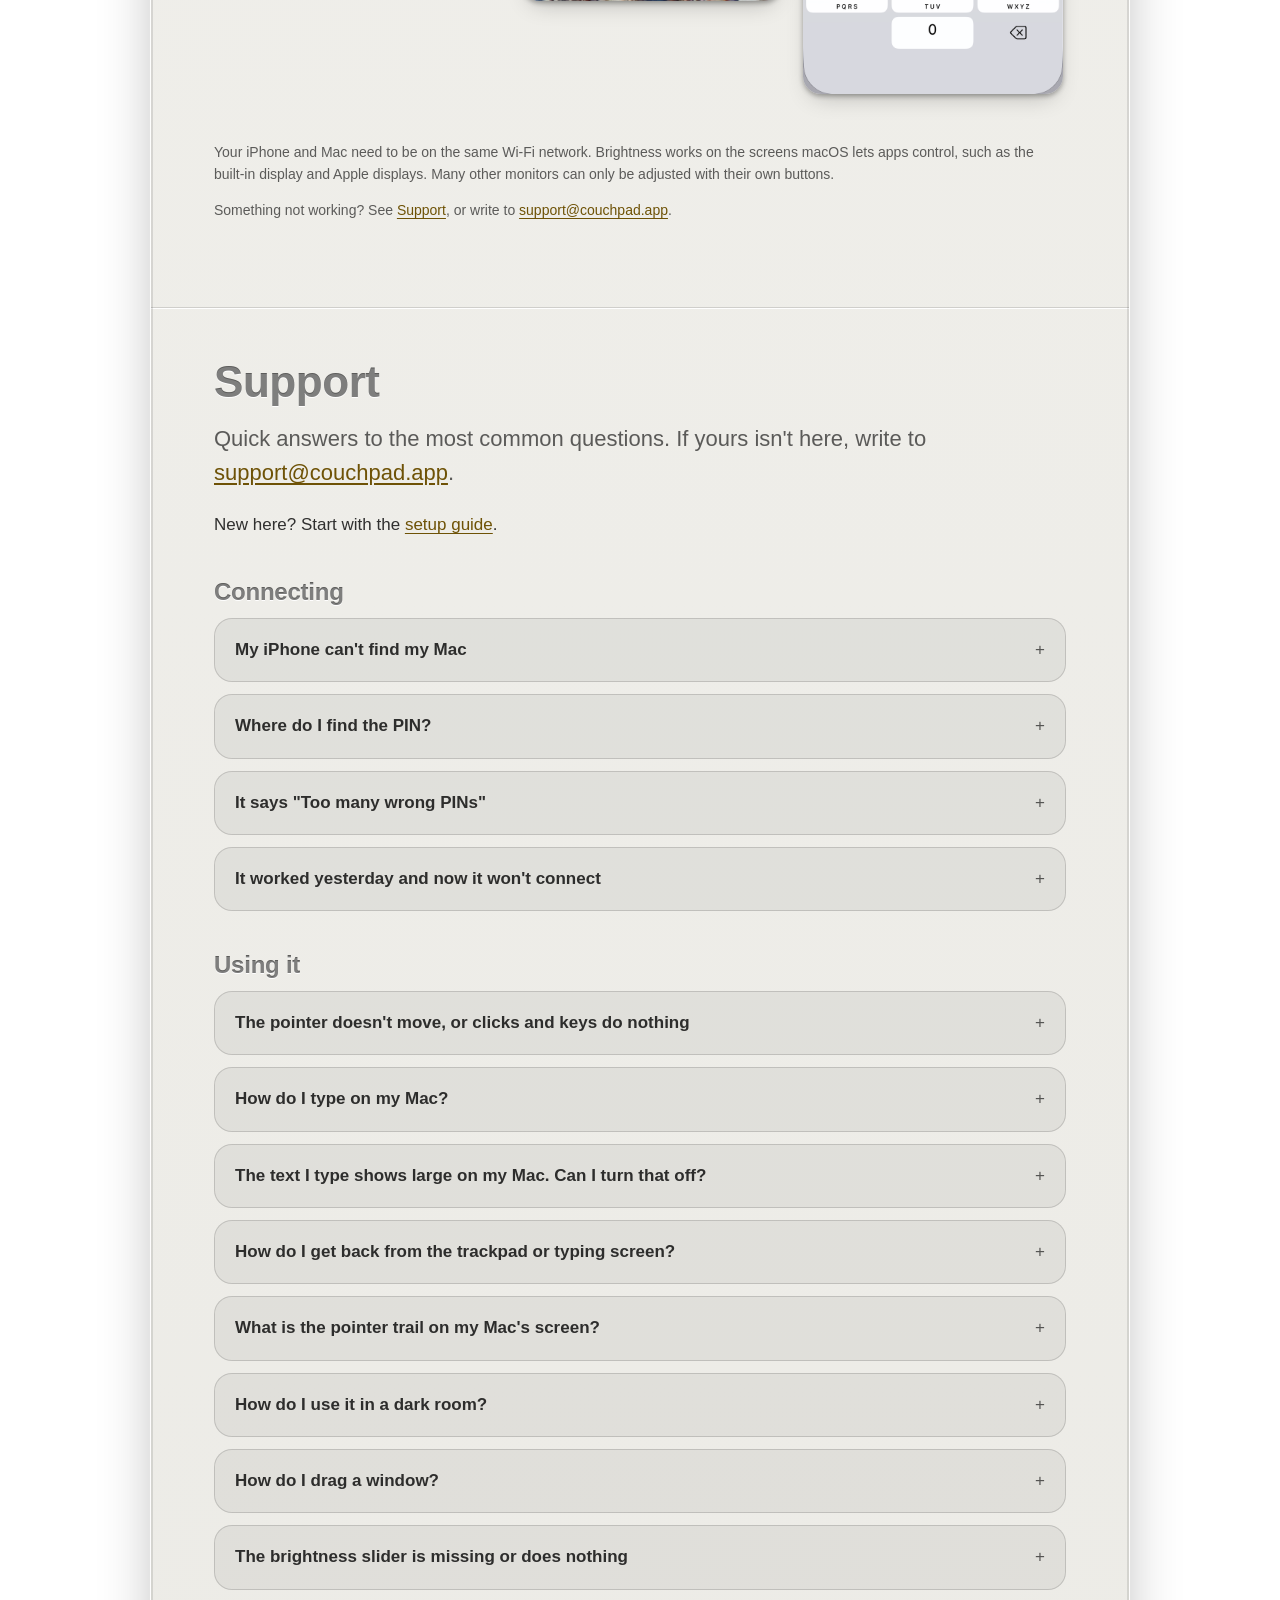
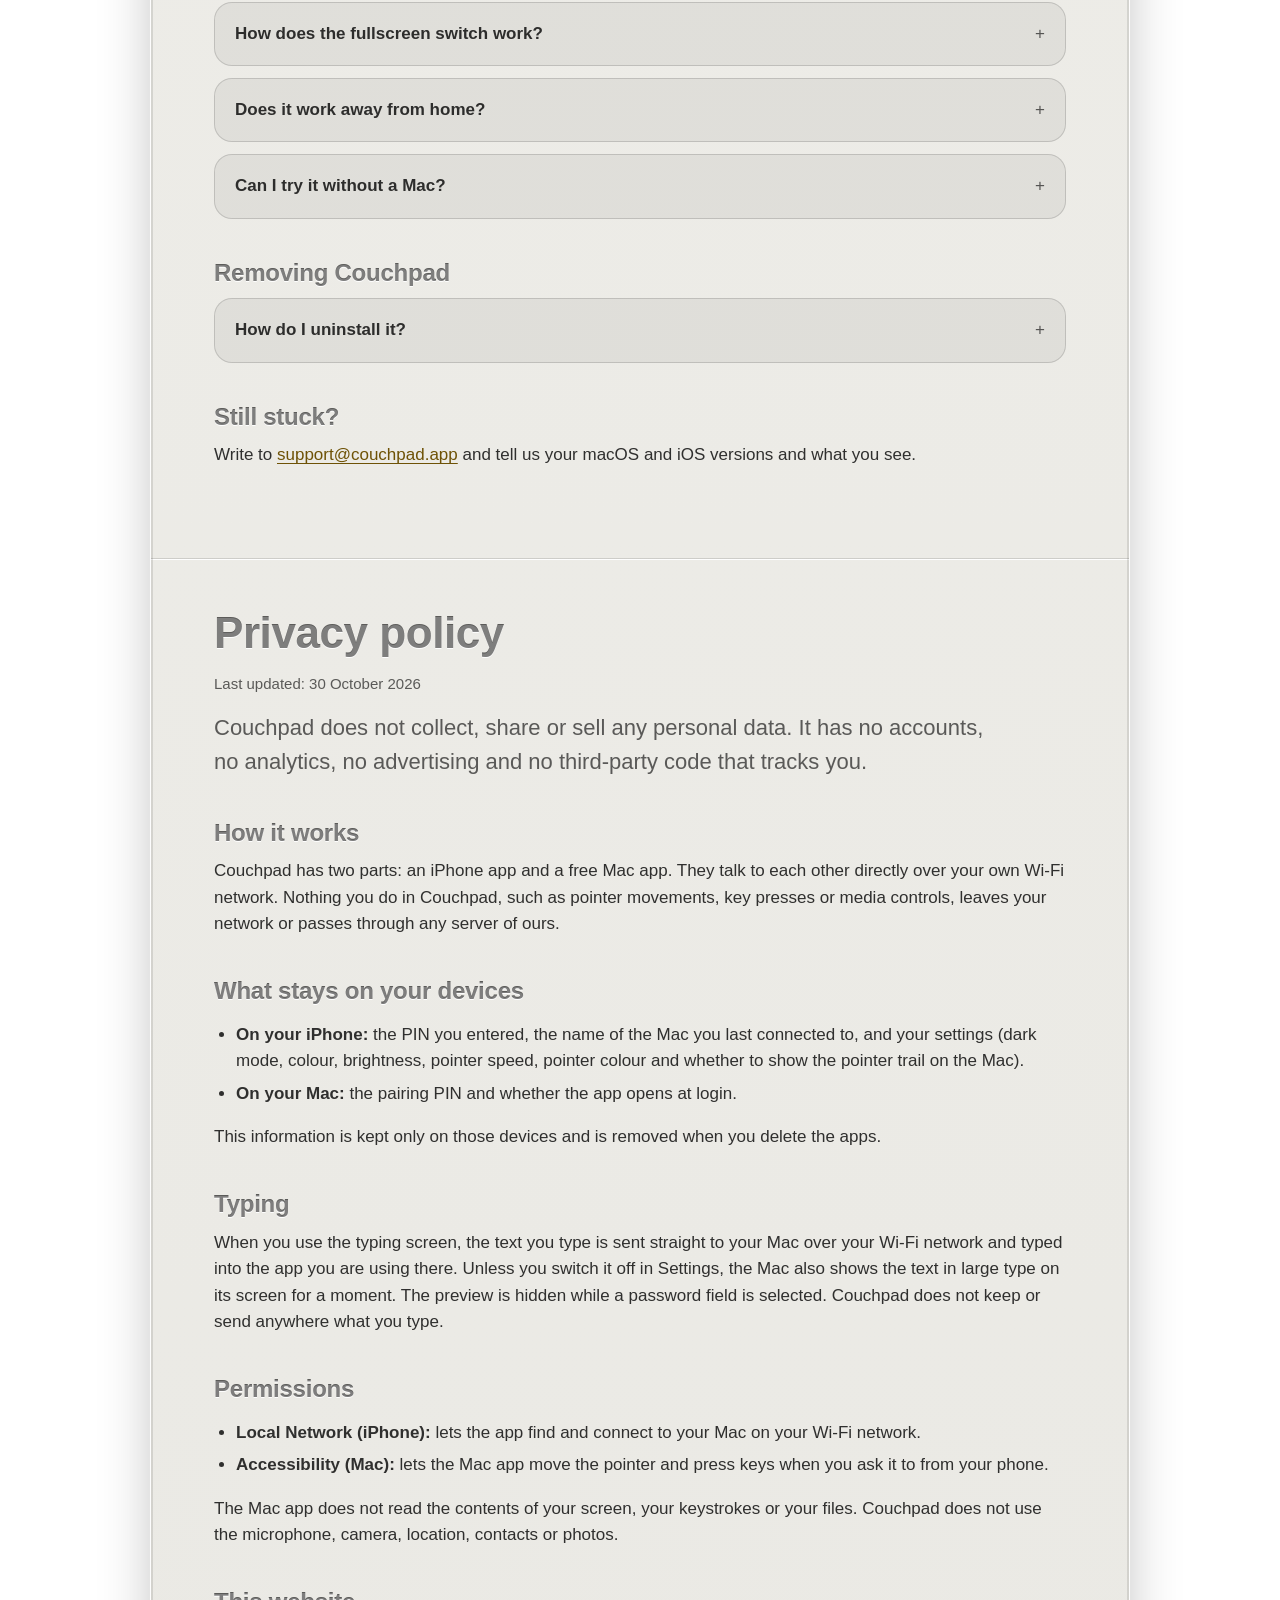
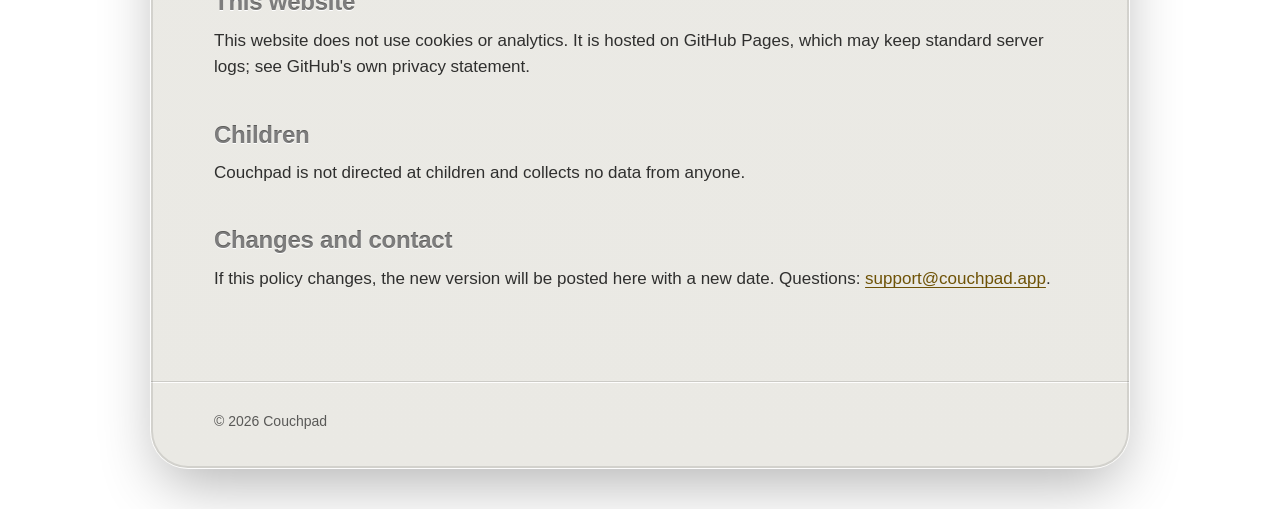
==== commit 0109061d: "Refine the setup guide and widen the text sections Adds an iPhone-app preamble and the Local Network" ====
--- a/index.html
+++ b/index.html
@@ -82,6 +82,7 @@
 <hr class="rule">
 <section class="inner page guide" id="setup">
   <h2 class="etched title">Setup guide</h2>
+  <p class="lead" style="margin-left:0">Before you begin, install the Couchpad app on your iPhone. It's coming soon to the App Store.</p>
   <p class="lead" style="margin-left:0">Three steps: put the Mac app on your Mac, let it control the pointer and keys, then connect your iPhone.</p>
   <ol class="steps">
     <li><div class="step-text"><h3>Install</h3><p>Download the Mac App, drag it to Applications and open it. It lives in your menu bar behind a couch icon.</p></div>
@@ -89,10 +90,10 @@
         <img src="/assets/screens/instructions/1-1-install.png" width="1092" height="658" loading="lazy" alt="The Downloads folder in Finder, holding Couchpad.dmg.">
         <img src="/assets/screens/instructions/1-2-install.png" width="1088" height="828" loading="lazy" alt="The Couchpad disk image: drag the Couchpad icon onto the Applications folder.">
       </div></li>
-    <li><div class="step-text"><h3>Permit</h3><p>Under Privacy &amp; Security, allow Couchpad in Accessibility so it can move the pointer and press keys for your phone. The button in the menu takes you there.</p></div>
+    <li><div class="step-text"><h3>Permit</h3><p>Under Privacy &amp; Security, allow Couchpad in Accessibility so it can move the pointer and press keys for your phone. The button in the menu takes you there. On your iPhone, make sure Couchpad has Local Network access (Settings, then Couchpad) so it can find your Mac.</p></div>
       <div class="step-shots">
-        <img src="/assets/screens/instructions/2-1-permit.png" width="636" height="840" loading="lazy" alt="The Couchpad menu on the Mac, showing the pairing PIN and a Grant Accessibility Access button.">
-        <img src="/assets/screens/instructions/2-2-permit.png" width="1026" height="872" loading="lazy" alt="System Settings, Accessibility: the switch next to Couchpad is on.">
+        <img src="/assets/screens/instructions/2-1-permit.png" width="1026" height="872" loading="lazy" alt="System Settings on the Mac, Accessibility: the switch next to Couchpad is on.">
+        <img src="/assets/screens/instructions/2-2-permit.png" width="1170" height="1233" loading="lazy" alt="The iPhone's Settings for Couchpad: the Local Network switch is on.">
       </div></li>
     <li><div class="step-text"><h3>Connect</h3><p>Open the Couchpad menu to see your PIN, then enter it in the iPhone app and choose your Mac.</p></div>
       <div class="step-shots">
@@ -103,44 +104,8 @@
   <p class="fine">Your iPhone and Mac need to be on the same Wi-Fi network. Brightness works on the screens macOS lets apps control, such as the built-in display and Apple displays. Many other monitors can only be adjusted with their own buttons.</p>
   <p class="fine">Something not working? See <a href="#support">Support</a>, or write to <a href="mailto:support@couchpad.app">support@couchpad.app</a>.</p>
 </section>
-</main>
-<hr class="rule">
-
-<section class="inner" id="screens">
-  <div class="section-head">
-    <h2 class="etched">Screenshots</h2>
-  </div>
-  <div class="shots">
-    <figure class="wide">
-      <img src="/assets/screens/remote-landscape.png" width="1500" height="693" loading="lazy"
-           alt="The Couchpad remote held sideways: play, pause and skip buttons on the left, volume, brightness and a fullscreen switch on the right, and the screen icons down the right edge.">
-      <figcaption>The remote: play, pause, skip, volume, brightness and fullscreen.</figcaption>
-    </figure>
-    <figure>
-      <img src="/assets/screens/remote-dark.png" width="700" height="1515" loading="lazy"
-           alt="The Couchpad remote in dark mode: orange controls and sliders on black.">
-      <figcaption>Dark mode: black with a colour you choose.</figcaption>
-    </figure>
-    <figure>
-      <img src="/assets/screens/typing.png" width="700" height="1515" loading="lazy"
-           alt="The Couchpad typing screen: an empty glass pad with a Type here prompt and the keyboard icon highlighted in the bar below.">
-      <figcaption>Type with your iPhone's keyboard; it appears on your Mac.</figcaption>
-    </figure>
-    <figure>
-      <img src="/assets/screens/trackpad.png" width="700" height="1515" loading="lazy"
-           alt="The Couchpad trackpad: a plain glass pad filling the screen, with the screen icons in the bar below.">
-      <figcaption>The trackpad: move, tap, scroll and drag.</figcaption>
-    </figure>
-    <figure>
-      <img src="/assets/screens/appearance-dark.png" width="700" height="1515" loading="lazy"
-           alt="Couchpad's Appearance settings in dark mode: a dark mode switch, a brightness slider and a rainbow colour slider.">
-      <figcaption>Dim it and pick a colour, for dark rooms.</figcaption>
-    </figure>
-  </div>
-</section>
-<hr class="rule">
-
-<section class="inner page" id="support">
+<hr class="rule">
+<section class="inner page guide" id="support">
   <h2 class="etched title">Support</h2>
   <p class="lead" style="margin-left:0">Quick answers to the most common questions. If yours isn't here, write to <a href="mailto:support@couchpad.app">support@couchpad.app</a>.</p>
 
@@ -232,7 +197,7 @@
 </section>
 <hr class="rule">
 
-<section class="inner page" id="privacy">
+<section class="inner page guide" id="privacy">
   <h2 class="etched title">Privacy policy</h2>
   <p class="meta">Last updated: 30 October 2026</p>
   <p class="lead" style="margin-left:0">Couchpad does not collect, share or sell any personal data. It has no accounts, no analytics, no advertising and no third-party code that tracks you.</p>
@@ -266,6 +231,7 @@
   <h3 class="etched sub">Changes and contact</h3>
   <p>If this policy changes, the new version will be posted here with a new date. Questions: <a href="mailto:support@couchpad.app">support@couchpad.app</a>.</p>
 </section>
+</main>
 <hr class="rule">
 
 <footer class="inner site-footer">
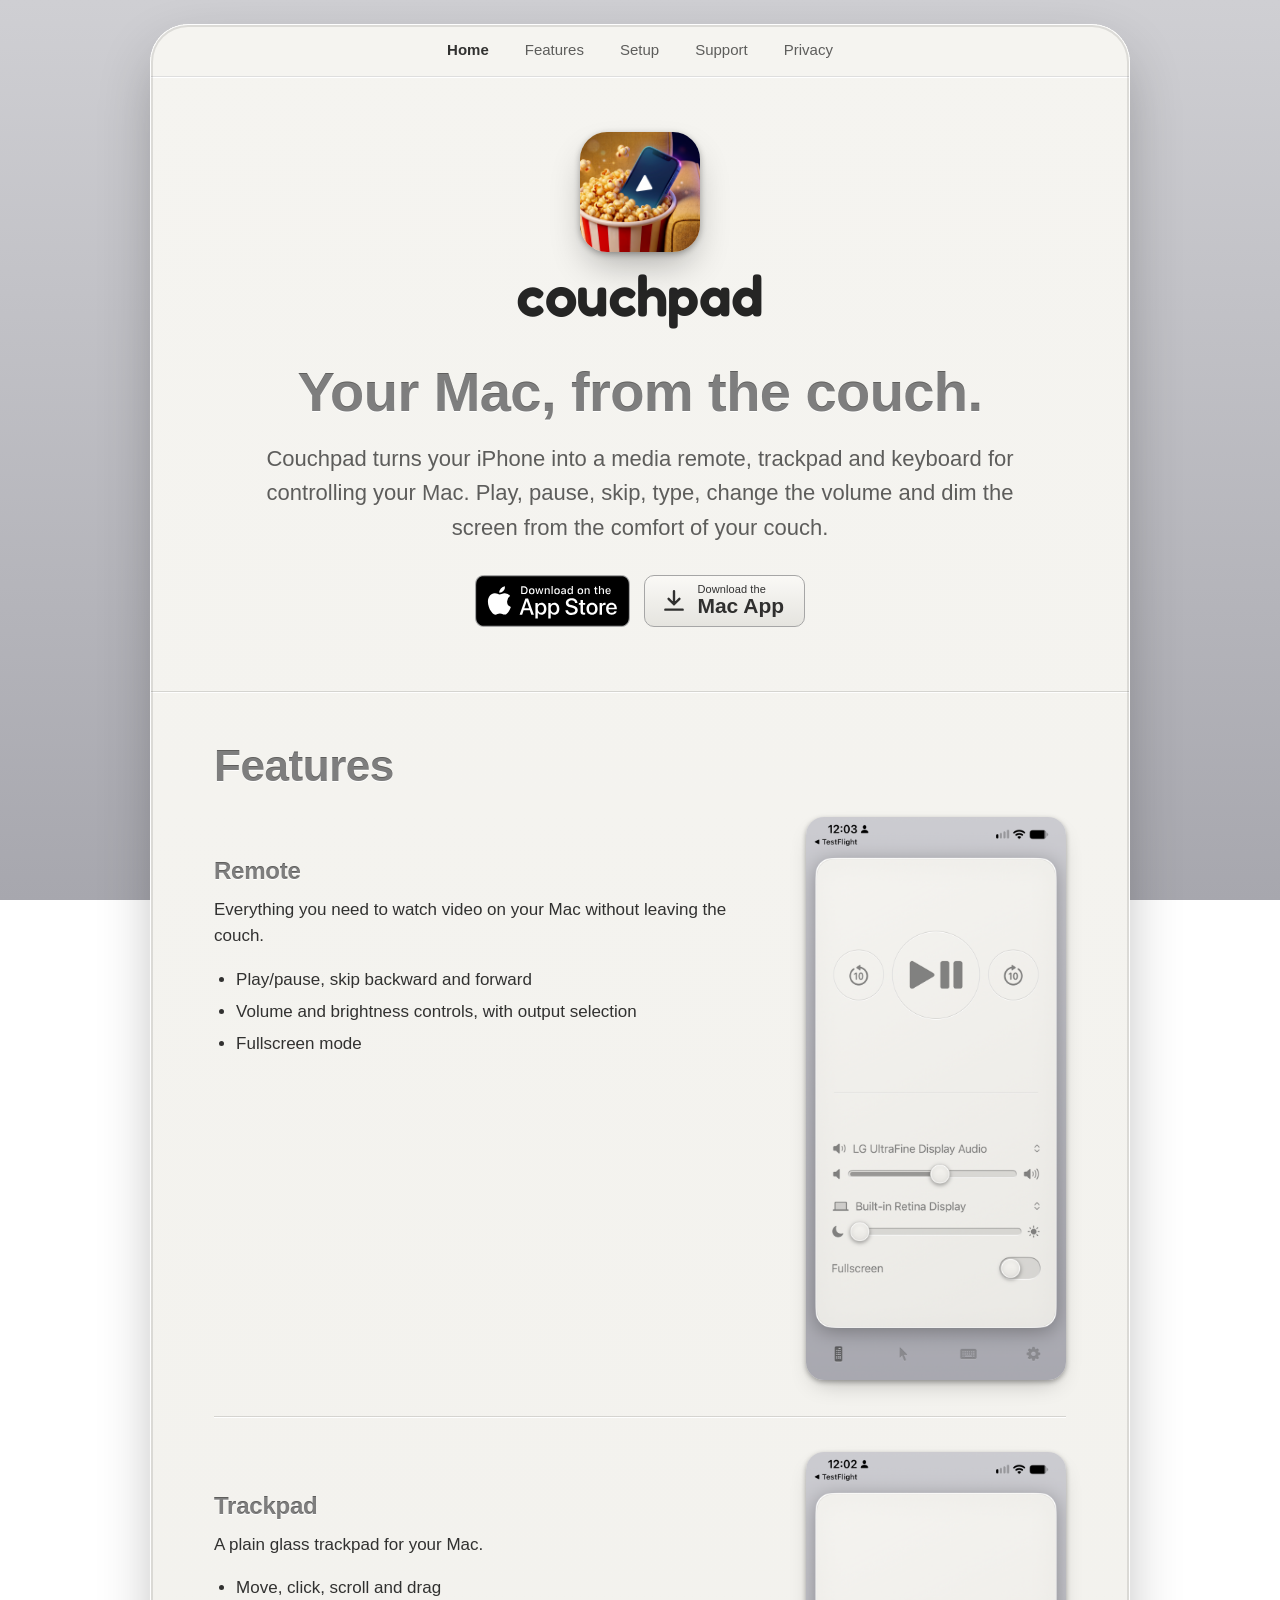
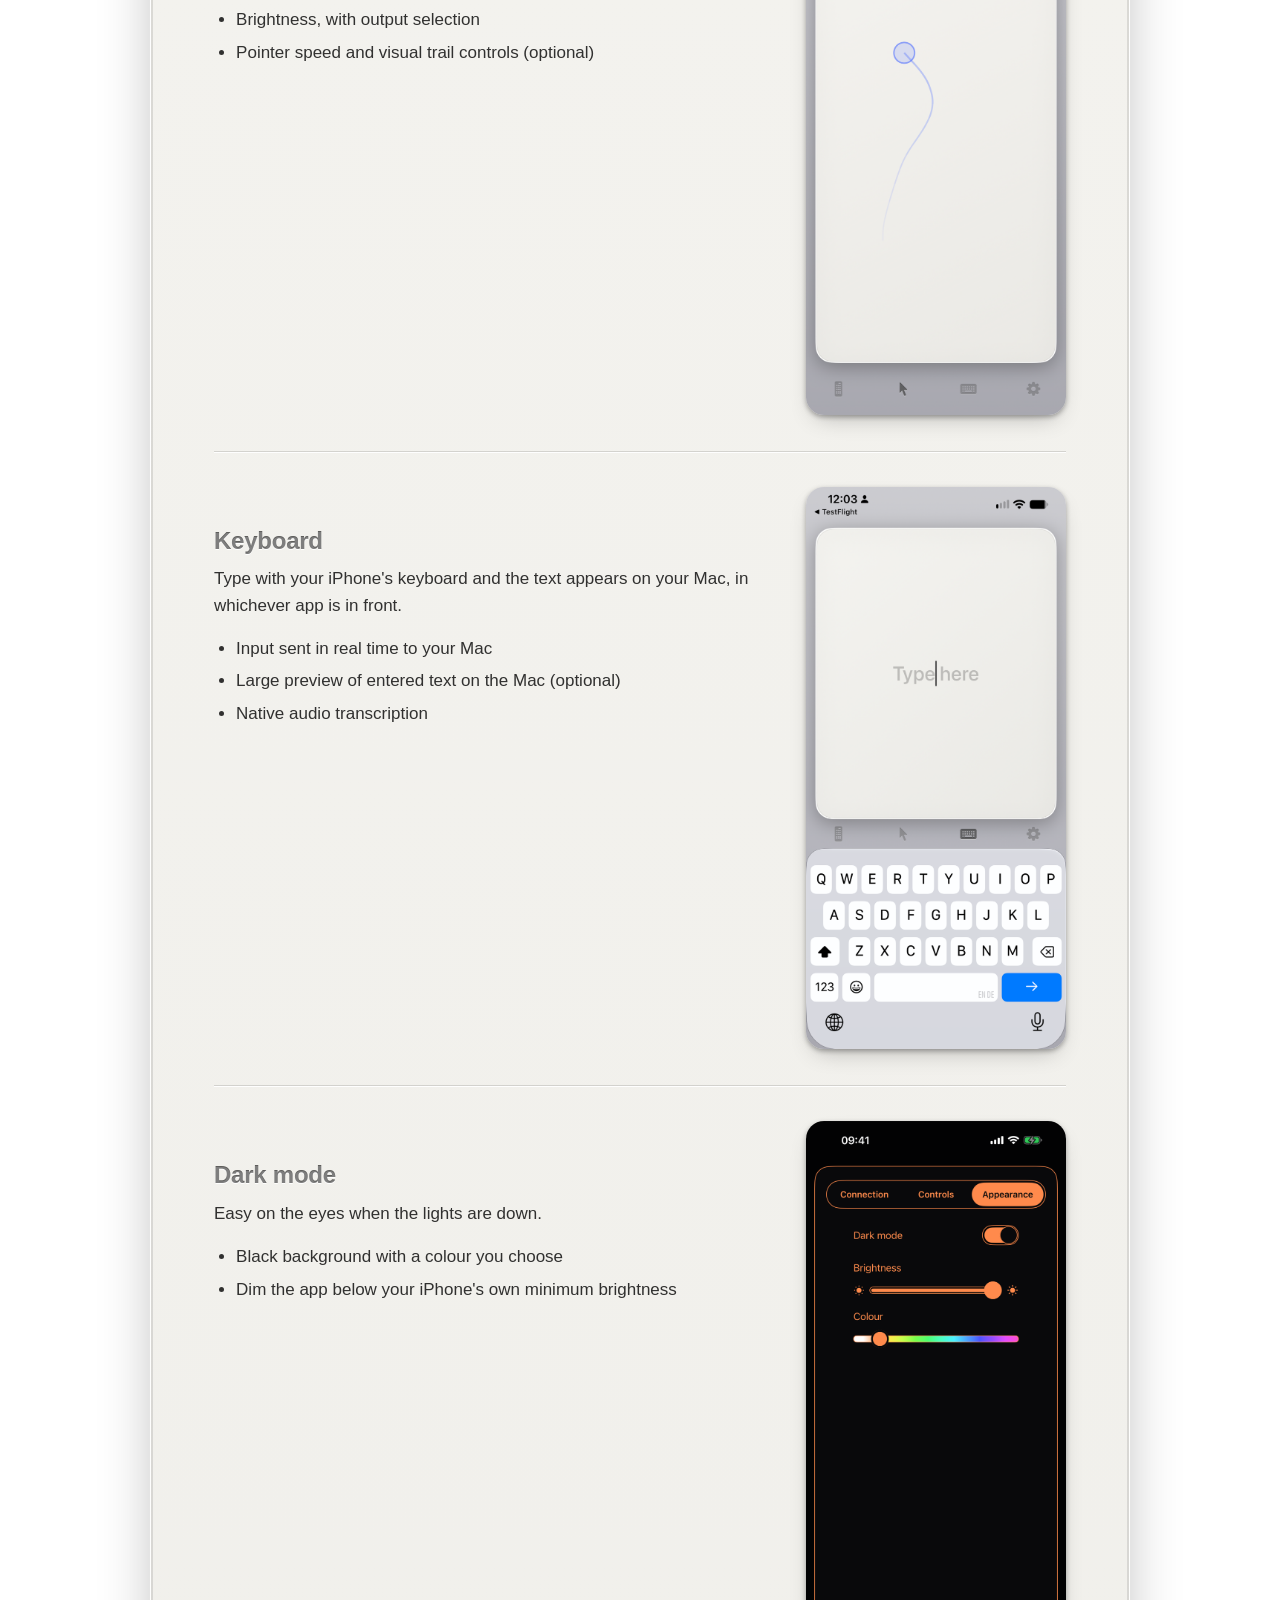
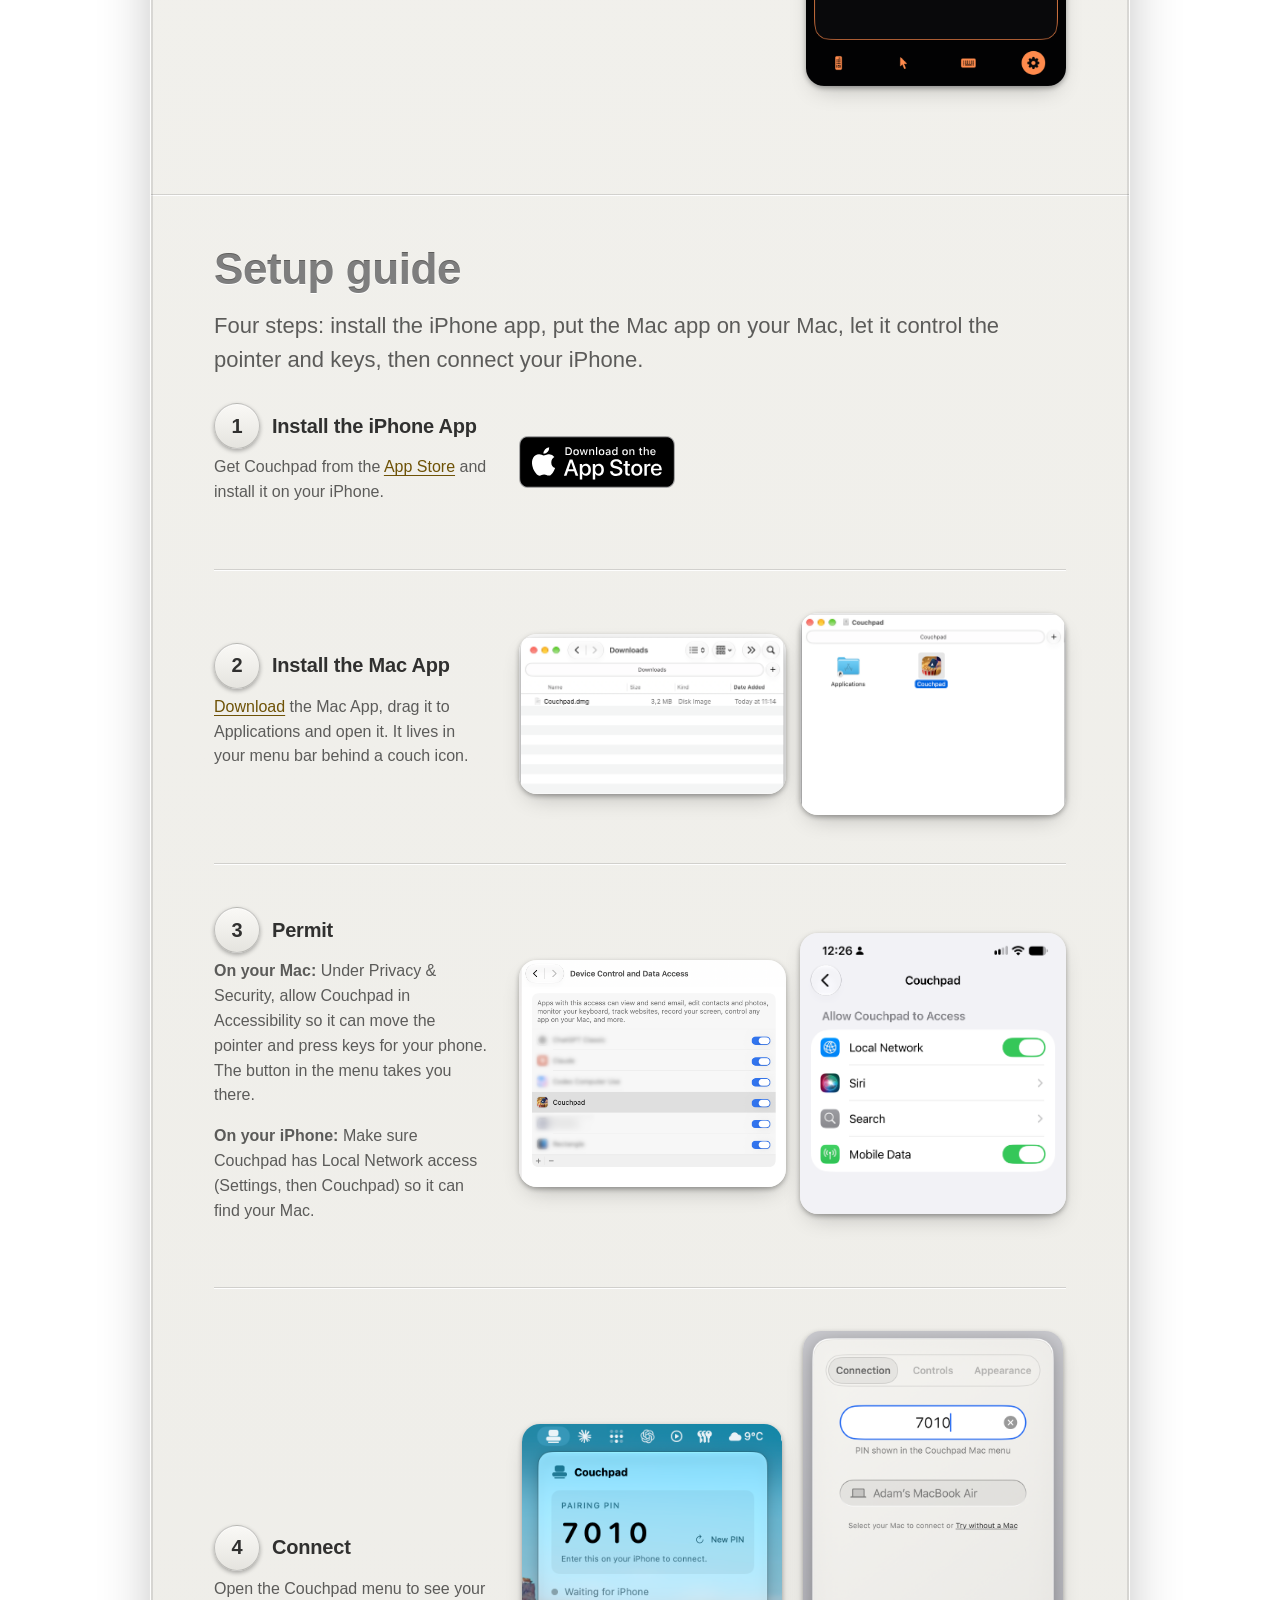
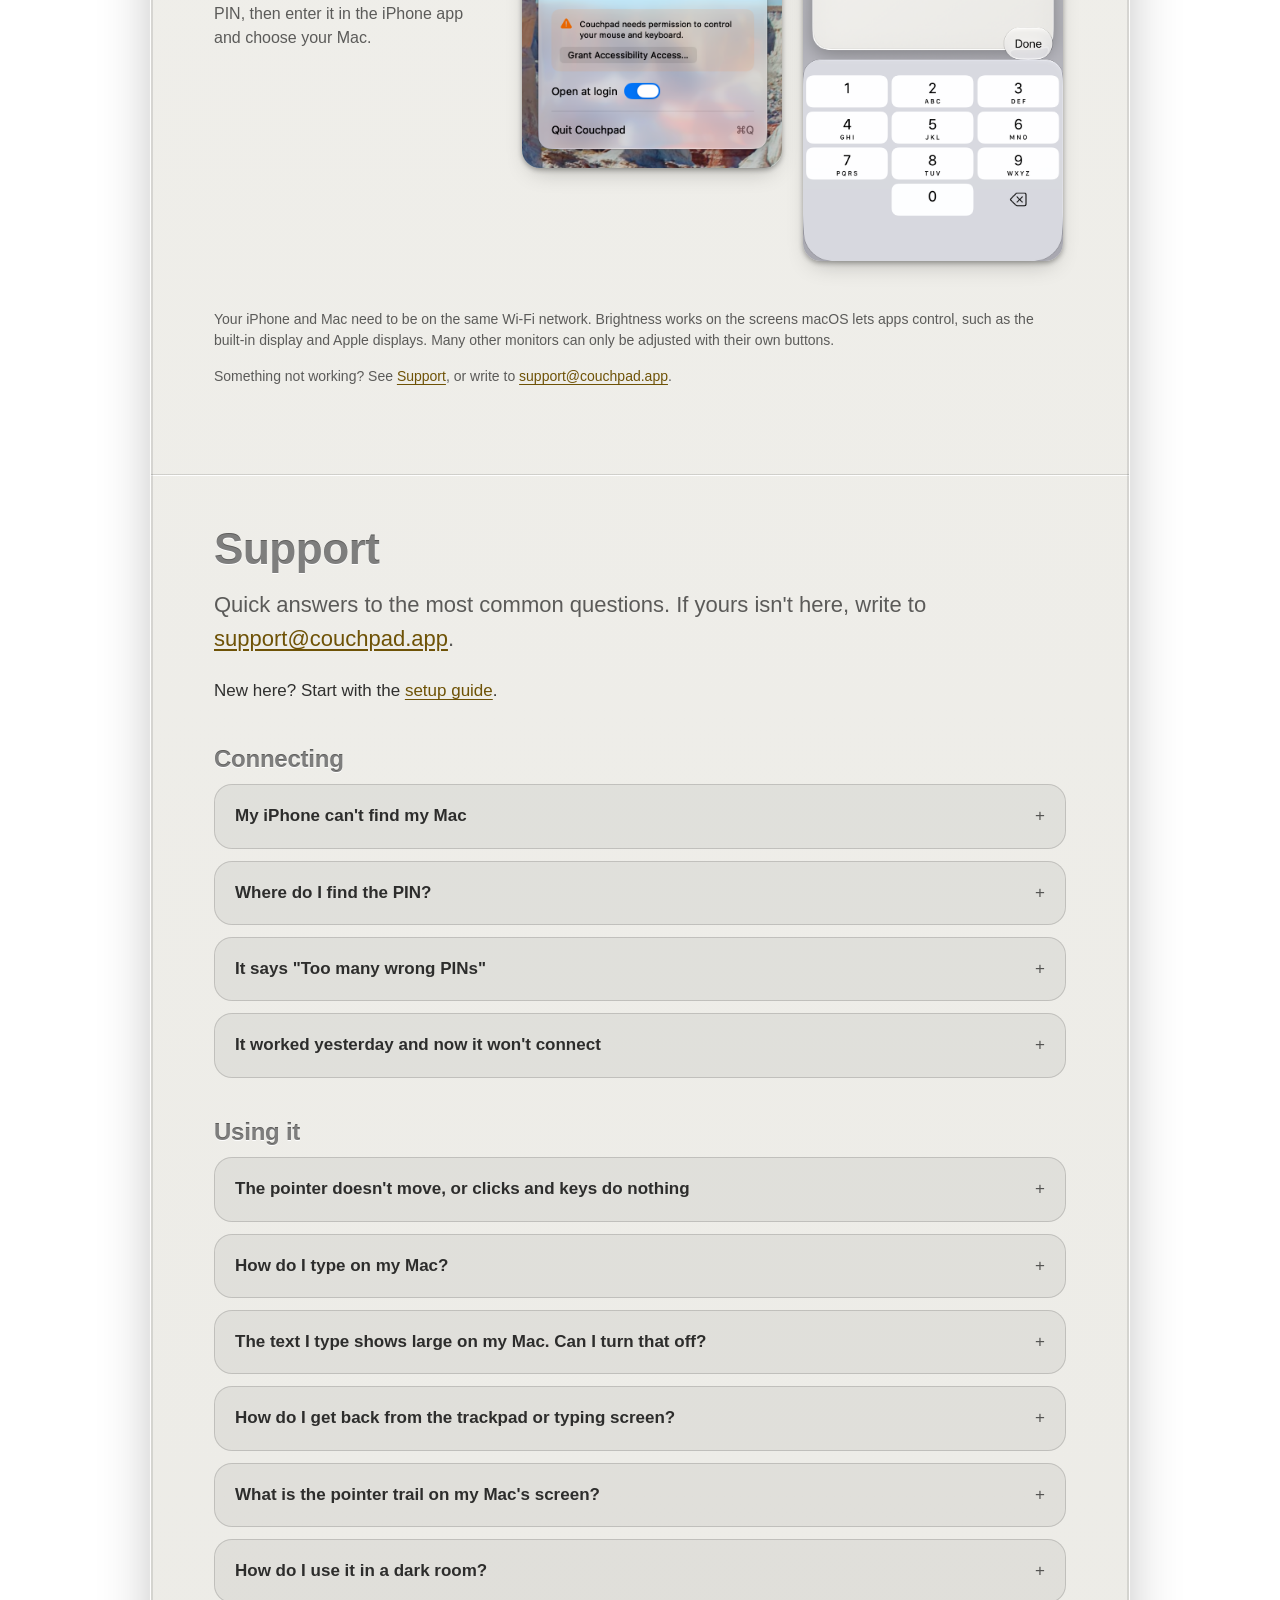
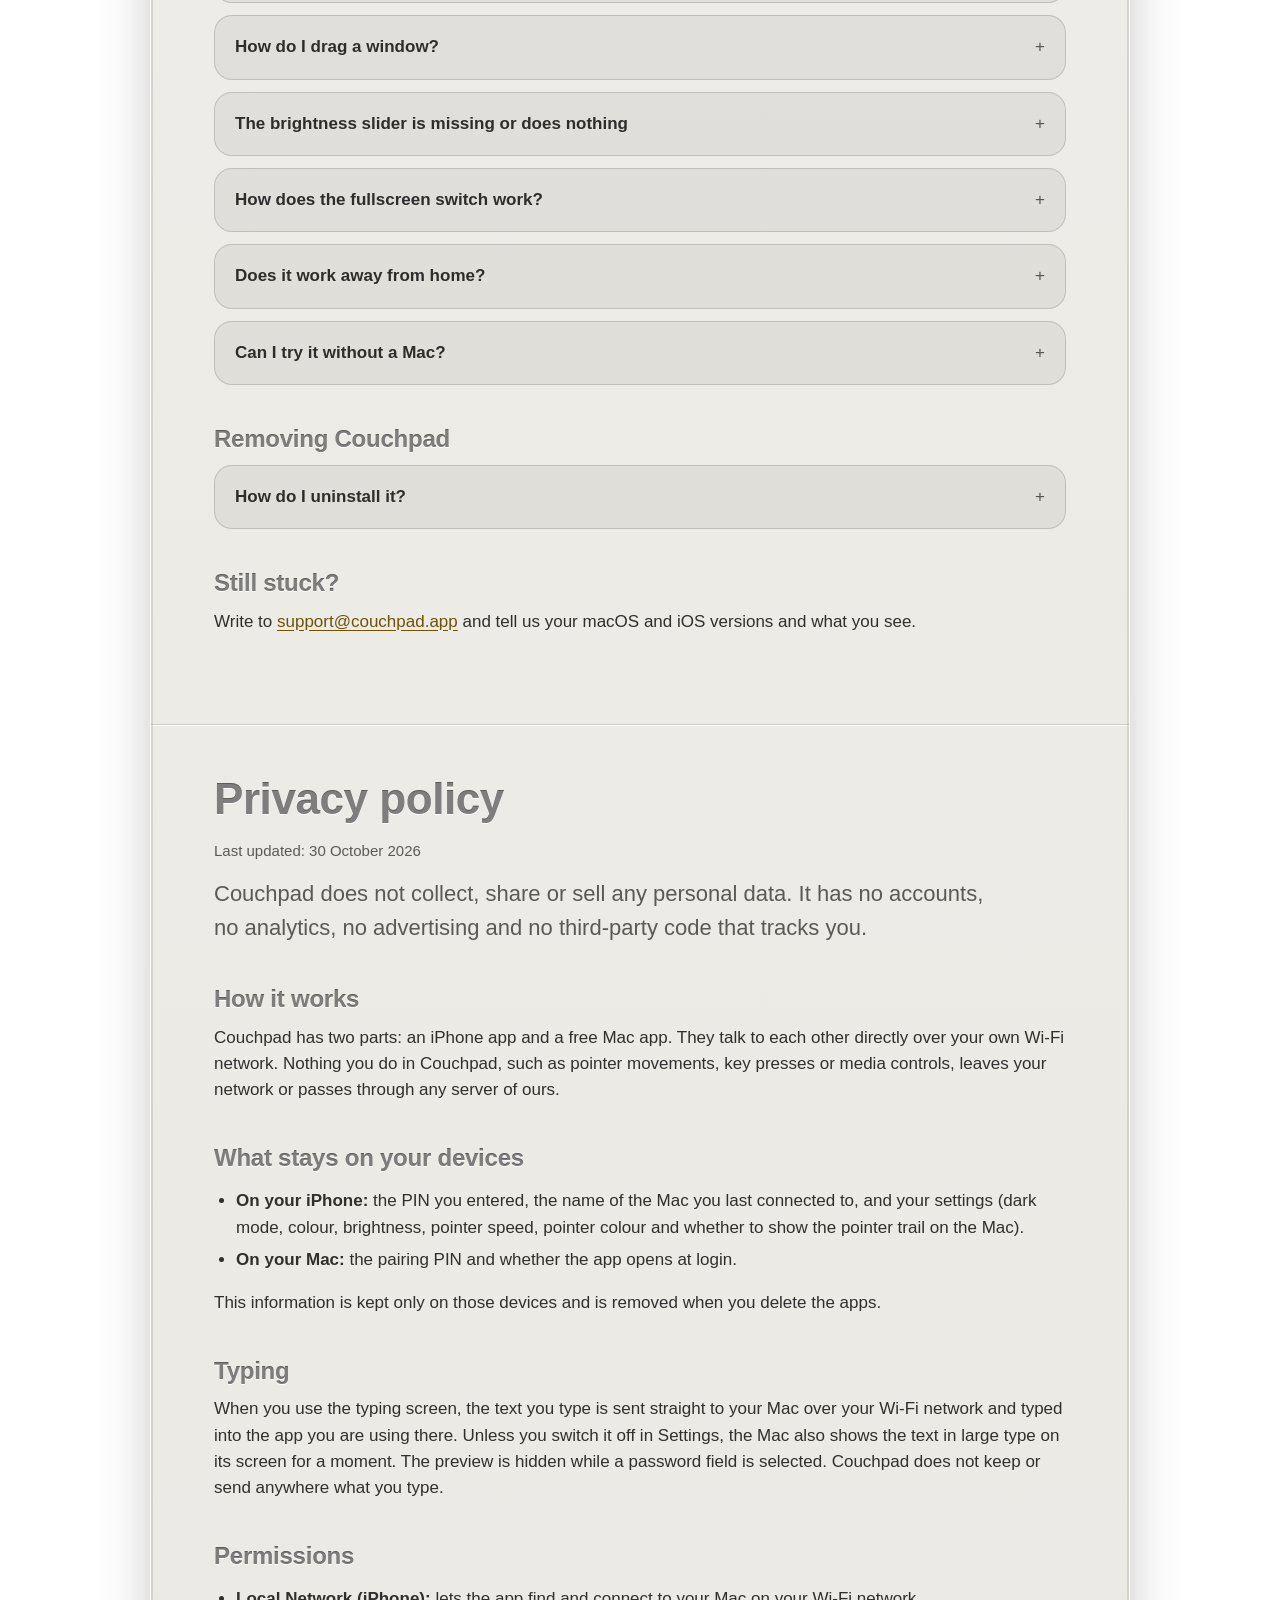
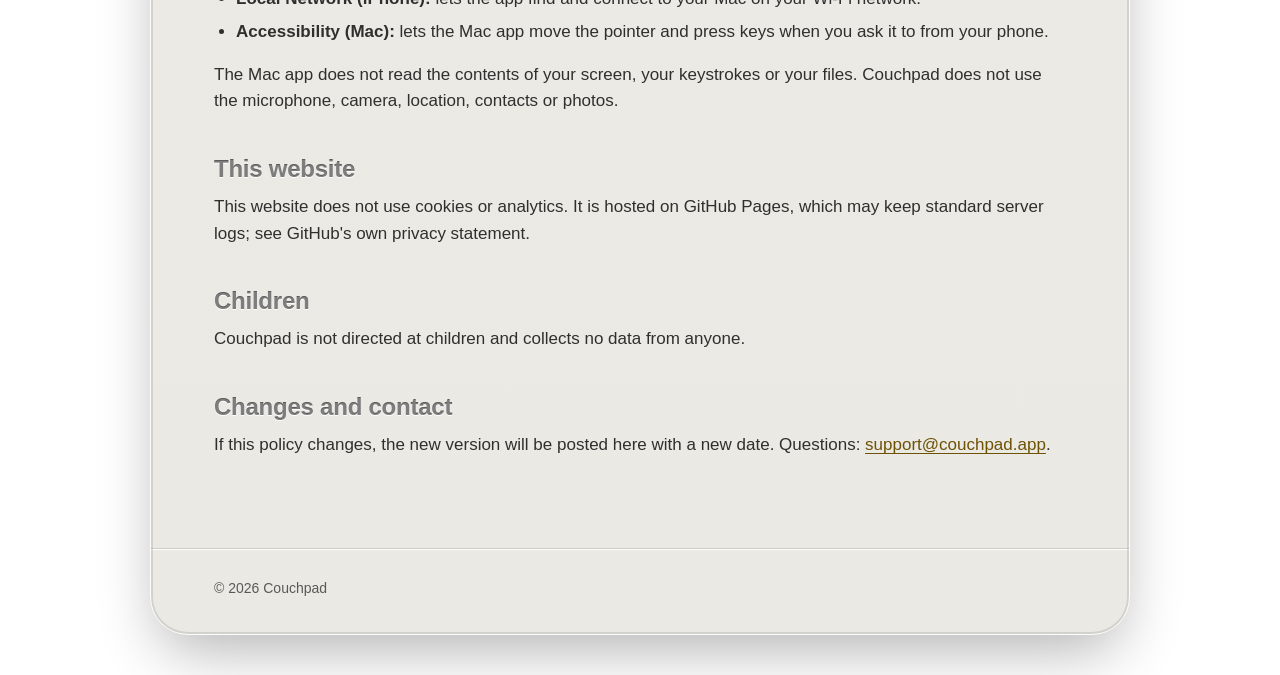
==== commit b0b461c7: "Link the live App Store listing and restyle the download buttons Adds the official App Store badge t" ====
--- a/index.html
+++ b/index.html
@@ -31,11 +31,11 @@
   <h1 class="etched">Your Mac, from the couch.</h1>
   <p class="lead">Couchpad turns your iPhone into a media remote, trackpad and keyboard for controlling your Mac. Play, pause, skip, type, change the volume and dim the screen from the comfort of your couch.</p>
   <div class="actions">
+    <a class="app-store" href="https://apps.apple.com/us/app/couchpad-mac-remote/id6828899828"><img src="/assets/app-store-badge.svg" width="156" height="52" alt="Download on the App Store"></a>
     <a class="button" href="https://github.com/addywaddy/couchpad-site/releases/latest/download/Couchpad.dmg">
       <svg width="18" height="18" viewBox="0 0 24 24" fill="none" stroke="currentColor" stroke-width="2.2" stroke-linecap="round" stroke-linejoin="round" aria-hidden="true"><path d="M12 3v12m0 0l-5-5m5 5l5-5M4 20h16"/></svg>
-      Download Mac App
+      <span class="button-label"><small>Download the</small><strong>Mac App</strong></span>
     </a>
-    <span class="note">iPhone app: coming soon to the App Store</span>
   </div>
 </div>
 <hr class="rule">
@@ -82,15 +82,18 @@
 <hr class="rule">
 <section class="inner page guide" id="setup">
   <h2 class="etched title">Setup guide</h2>
-  <p class="lead" style="margin-left:0">Before you begin, install the Couchpad app on your iPhone. It's coming soon to the App Store.</p>
-  <p class="lead" style="margin-left:0">Three steps: put the Mac app on your Mac, let it control the pointer and keys, then connect your iPhone.</p>
+  <p class="lead" style="margin-left:0">Four steps: install the iPhone app, put the Mac app on your Mac, let it control the pointer and keys, then connect your iPhone.</p>
   <ol class="steps">
-    <li><div class="step-text"><h3>Install</h3><p>Download the Mac App, drag it to Applications and open it. It lives in your menu bar behind a couch icon.</p></div>
+    <li><div class="step-text"><h3>Install the iPhone App</h3><p>Get Couchpad from the <a href="https://apps.apple.com/us/app/couchpad-mac-remote/id6828899828">App Store</a> and install it on your iPhone.</p></div>
+      <div class="step-shots">
+        <a class="app-store" href="https://apps.apple.com/us/app/couchpad-mac-remote/id6828899828"><img src="/assets/app-store-badge.svg" width="156" height="52" alt="Download on the App Store"></a>
+      </div></li>
+    <li><div class="step-text"><h3>Install the Mac App</h3><p><a href="https://github.com/addywaddy/couchpad-site/releases/latest/download/Couchpad.dmg">Download</a> the Mac App, drag it to Applications and open it. It lives in your menu bar behind a couch icon.</p></div>
       <div class="step-shots">
         <img src="/assets/screens/instructions/1-1-install.png" width="1092" height="658" loading="lazy" alt="The Downloads folder in Finder, holding Couchpad.dmg.">
         <img src="/assets/screens/instructions/1-2-install.png" width="1088" height="828" loading="lazy" alt="The Couchpad disk image: drag the Couchpad icon onto the Applications folder.">
       </div></li>
-    <li><div class="step-text"><h3>Permit</h3><p>Under Privacy &amp; Security, allow Couchpad in Accessibility so it can move the pointer and press keys for your phone. The button in the menu takes you there. On your iPhone, make sure Couchpad has Local Network access (Settings, then Couchpad) so it can find your Mac.</p></div>
+    <li><div class="step-text"><h3>Permit</h3><p><strong>On your Mac:</strong> Under Privacy &amp; Security, allow Couchpad in Accessibility so it can move the pointer and press keys for your phone. The button in the menu takes you there.</p><p><strong>On your iPhone:</strong> Make sure Couchpad has Local Network access (Settings, then Couchpad) so it can find your Mac.</p></div>
       <div class="step-shots">
         <img src="/assets/screens/instructions/2-1-permit.png" width="1026" height="872" loading="lazy" alt="System Settings on the Mac, Accessibility: the switch next to Couchpad is on.">
         <img src="/assets/screens/instructions/2-2-permit.png" width="1170" height="1233" loading="lazy" alt="The iPhone's Settings for Couchpad: the Local Network switch is on.">
--- a/assets/style.css
+++ b/assets/style.css
@@ -144,18 +144,29 @@
   display: inline-flex;
   align-items: center;
   gap: 10px;
-  padding: 14px 28px;
-  border-radius: 999px;
-  border: 1px solid var(--raised-edge);
+  height: 52px;
+  padding: 0 20px 0 16px;
+  border-radius: 10px;
+  border: 1px solid #a6a6a6; /* the badge's outline grey */
   background: linear-gradient(var(--raised-top), var(--raised-bottom));
-  box-shadow: inset 0 1px 0 rgba(255, 255, 255, 0.55), 0 3px 6px var(--shadow);
   color: var(--ink);
   font-weight: 650;
   font-size: 17px;
   text-decoration: none;
 }
+/* Apple's official badge, used unmodified. */
+.app-store { display: inline-flex; line-height: 0; }
+.app-store img { display: block; height: 52px; width: auto; }
+/* In a setup step, keep the badge at its own size, not the full-width screenshot style. */
+.step-shots .app-store { justify-self: start; }
+.step-shots .app-store img { width: auto; height: 52px; border-radius: 0; box-shadow: none; }
+/* Two lines of text, like the App Store badge beside it. */
+.button svg { width: 26px; height: 26px; flex: none; }
+.button-label { display: flex; flex-direction: column; line-height: 1.05; text-align: left; }
+.button-label small { font-size: 11px; font-weight: 500; letter-spacing: 0.01em; }
+.button-label strong { font-size: 21px; font-weight: 650; }
 .button:hover { filter: brightness(1.03); }
-.button:active { box-shadow: inset 0 2px 5px var(--shadow); background: var(--pill); }
+.button:active { background: var(--pill); }
 .note { color: var(--ink-soft); font-size: 15px; }
 .fine { color: var(--ink-soft); font-size: 14px; margin-top: 14px; }
 
@@ -240,7 +251,7 @@
 
 /* Header */
 .site-header { position: sticky; top: 0; z-index: 10; height: 52px; display: flex; align-items: center; background: var(--glass-top); box-shadow: 0 1px 0 var(--rule-dark), 0 2px 0 var(--rule-light); font-size: 15px; }
-.site-header nav { display: flex; flex-wrap: wrap; gap: 6px 22px; }
+.site-header nav { display: flex; flex-wrap: wrap; justify-content: center; gap: 6px 36px; width: 100%; }
 .site-header a { color: var(--ink-soft); text-decoration: none; }
 .site-header a:hover, .site-header a[aria-current] { color: var(--ink); }
 .site-header a[aria-current] { font-weight: 600; }
